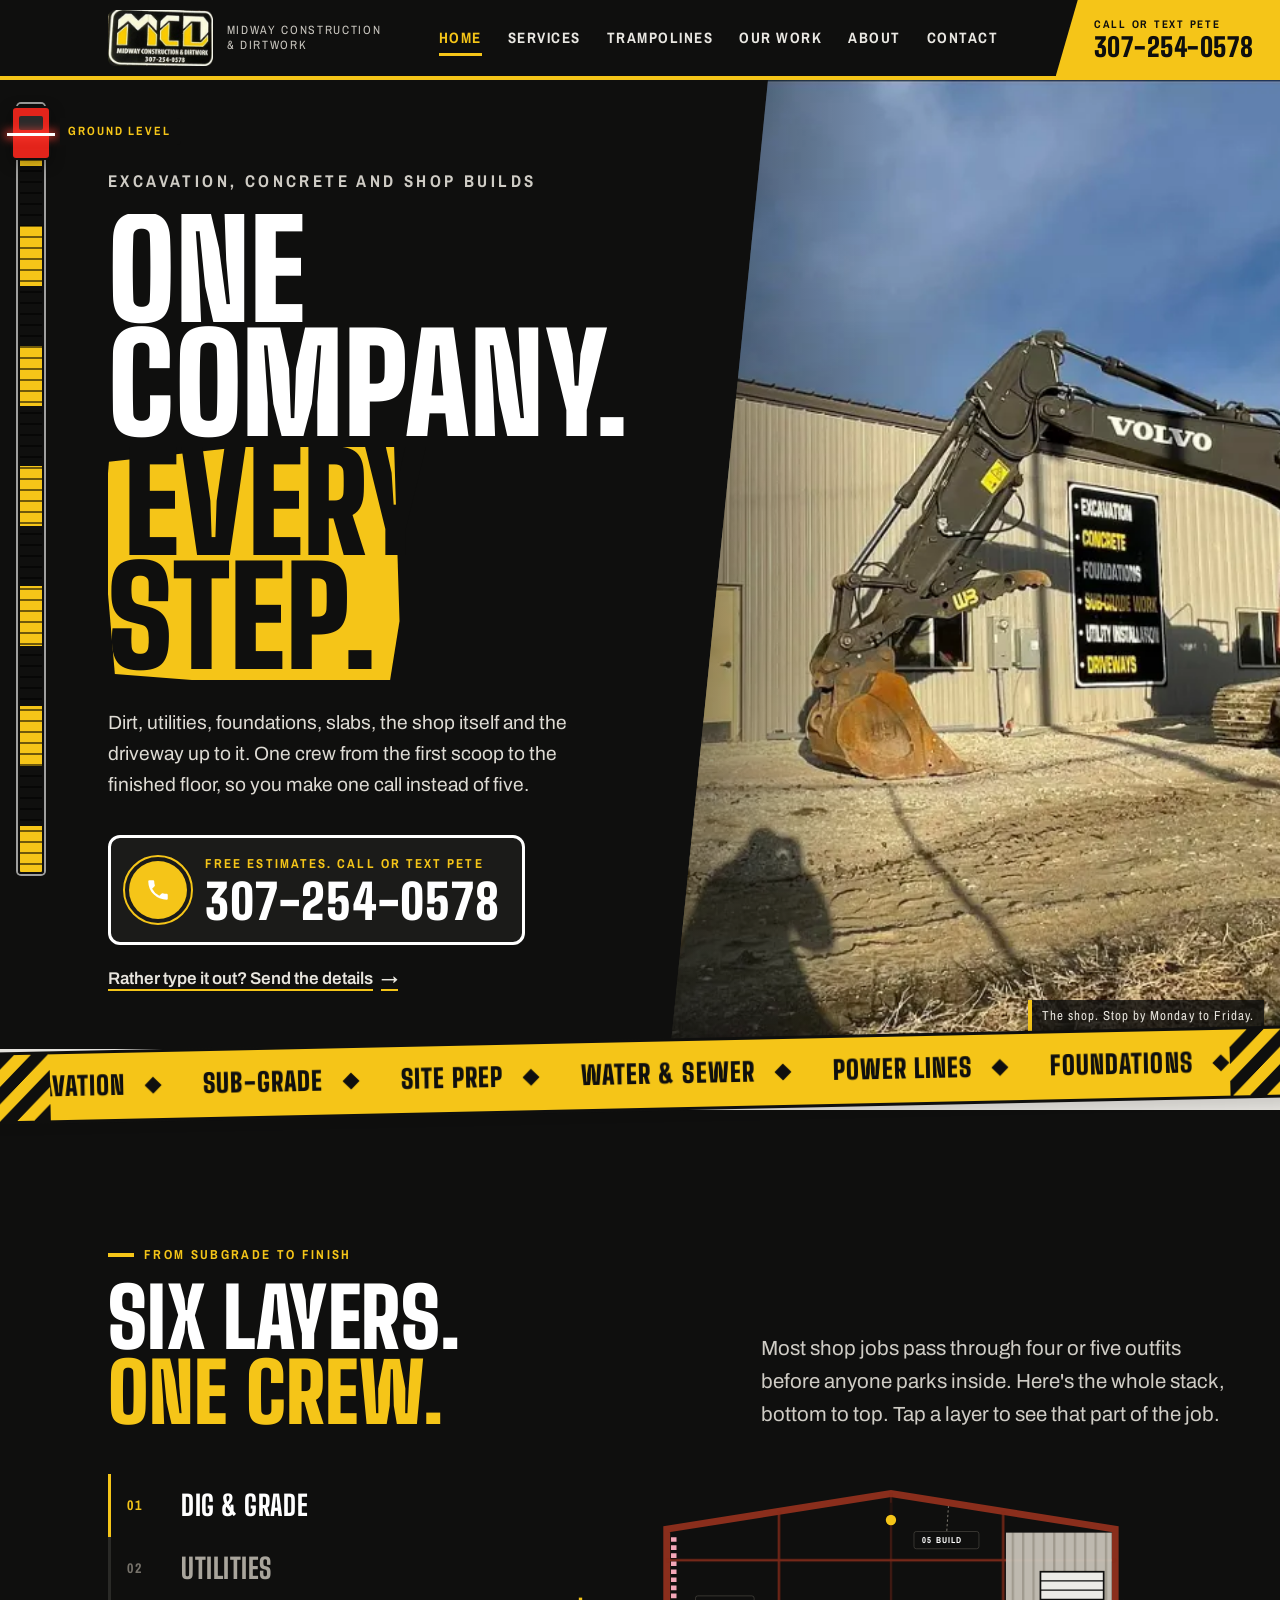
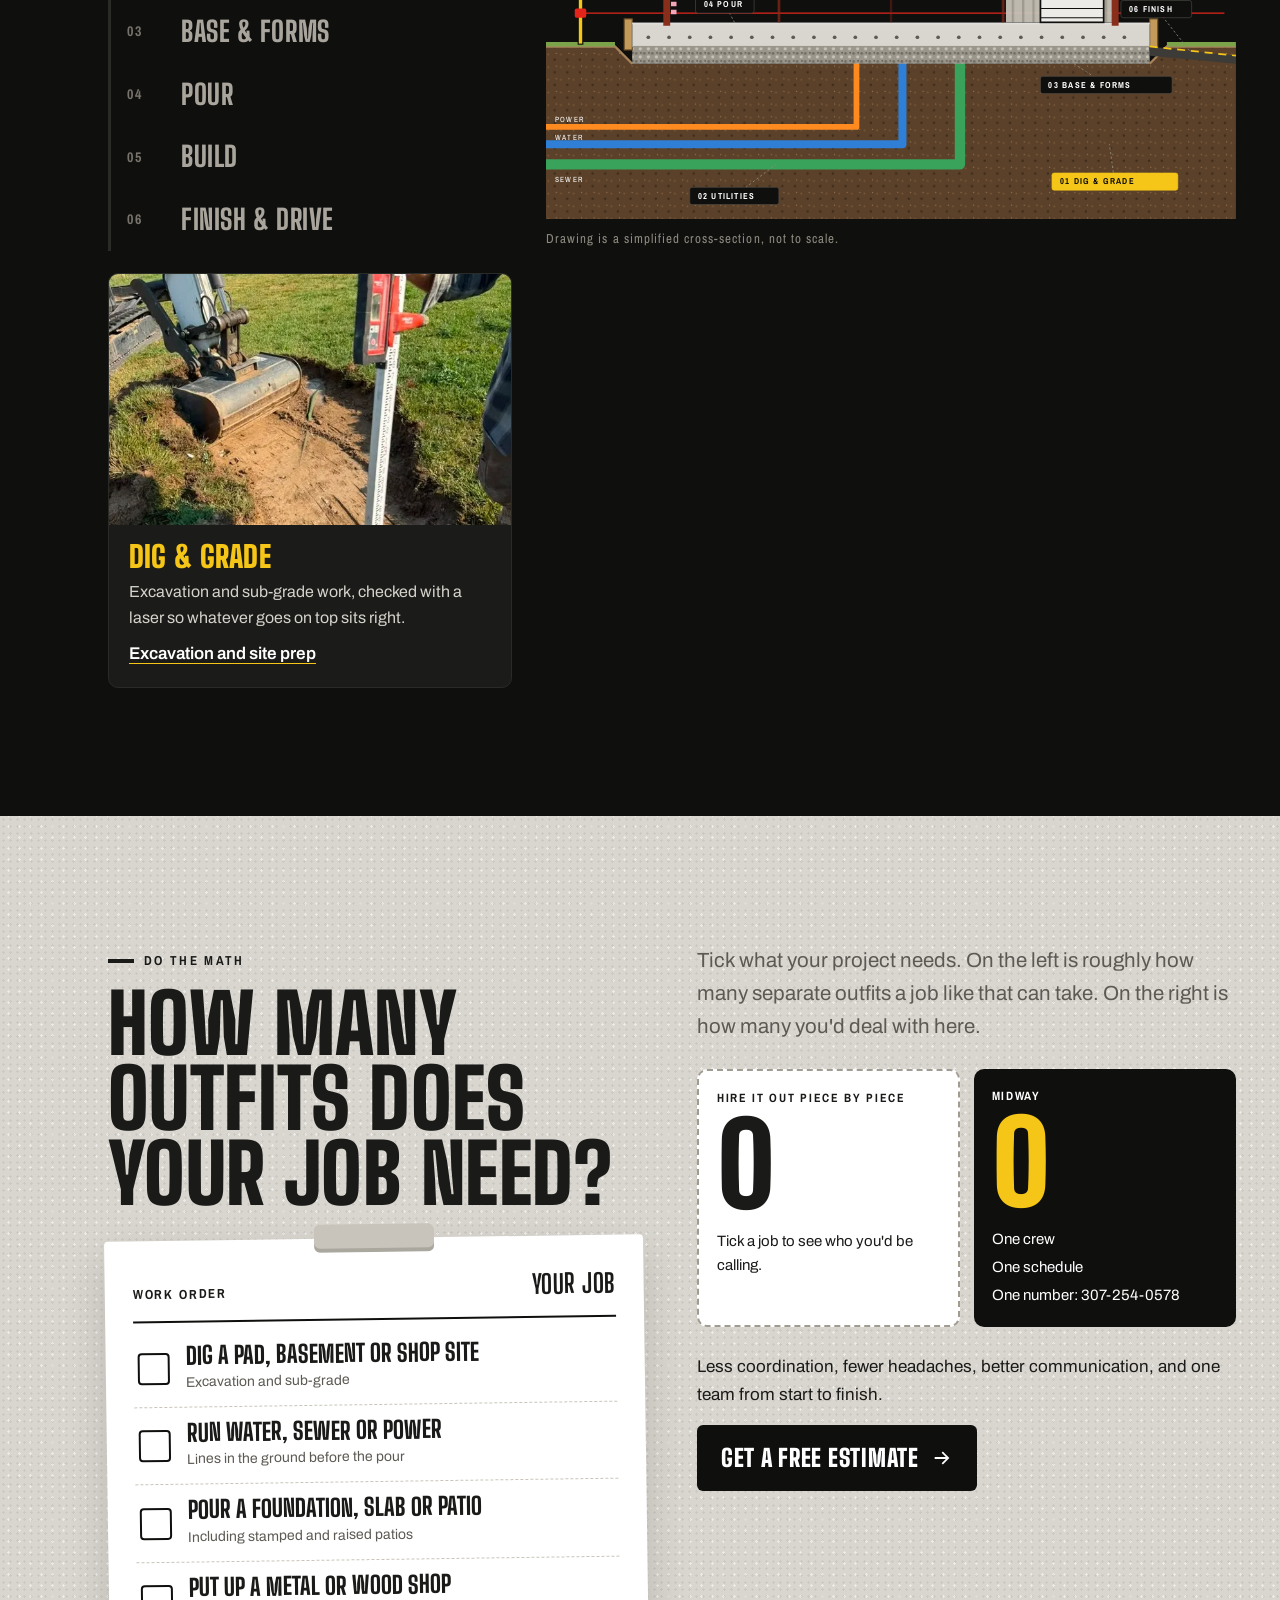
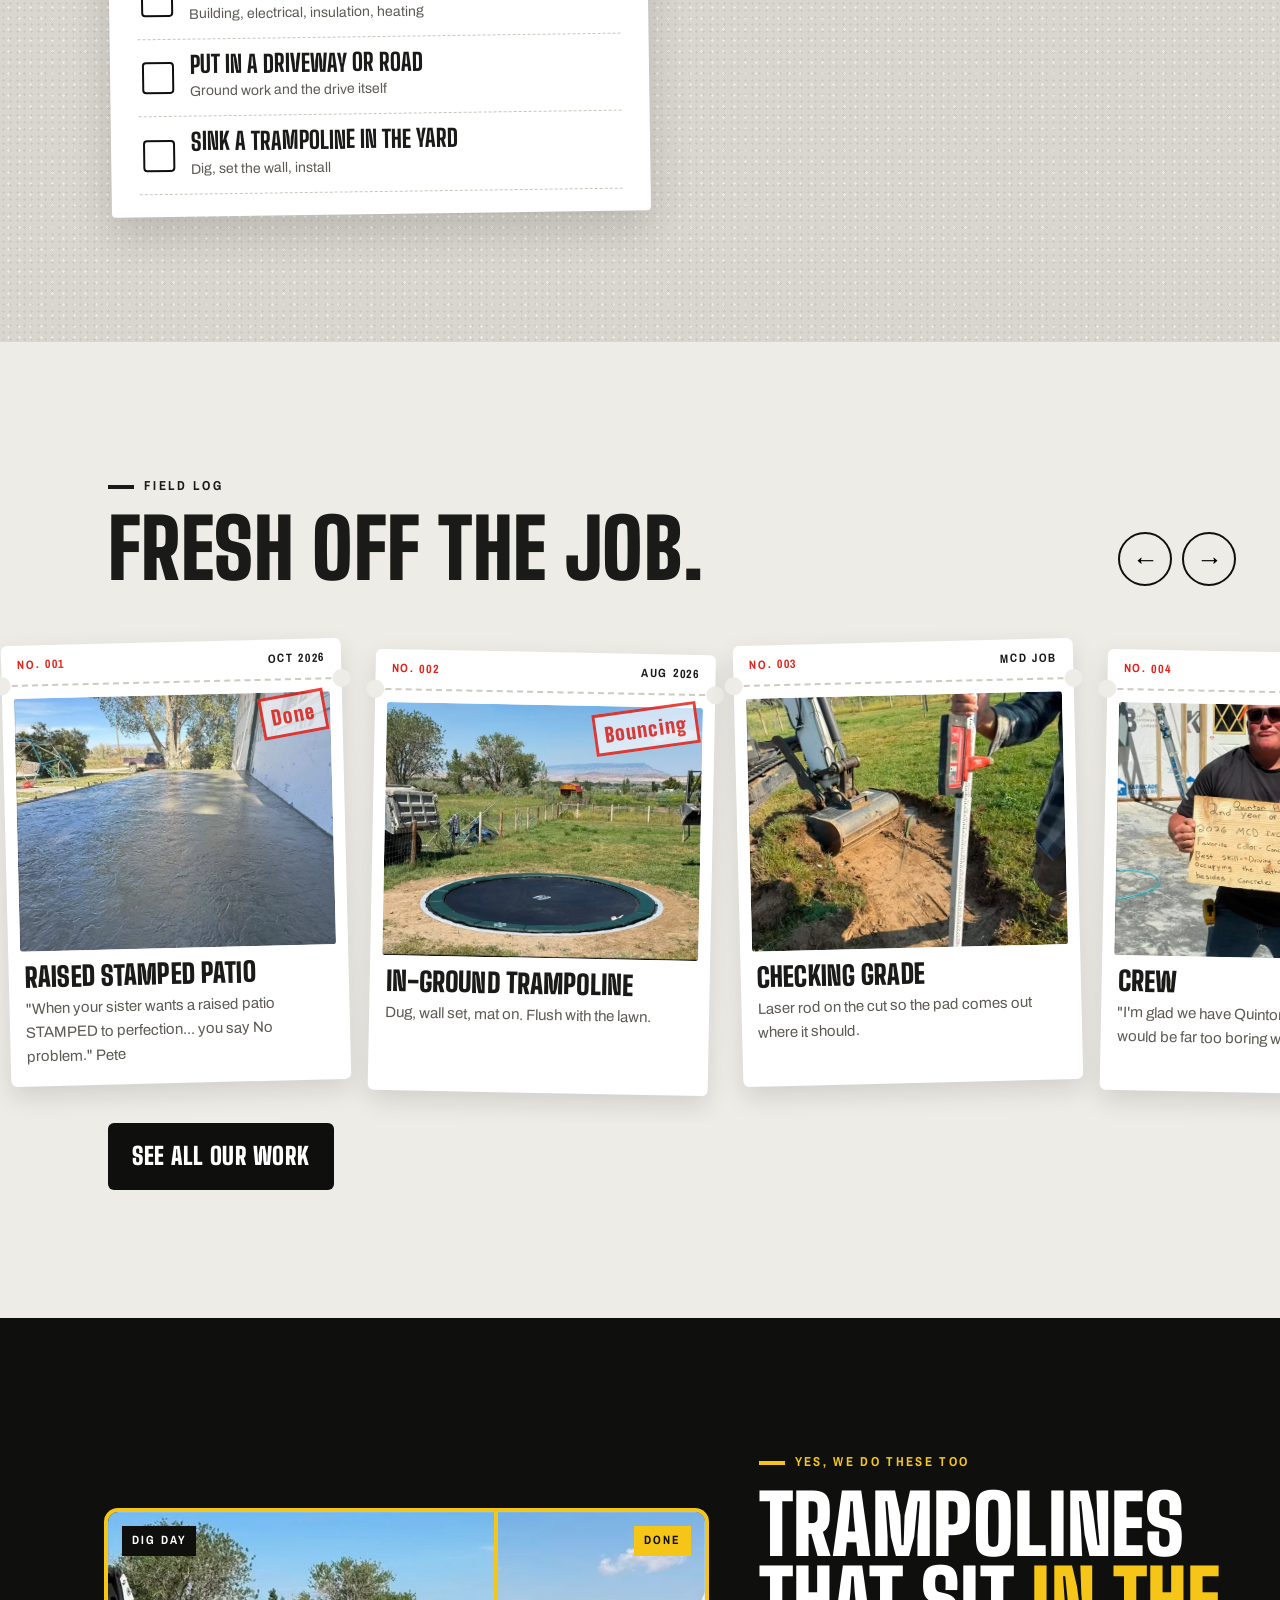
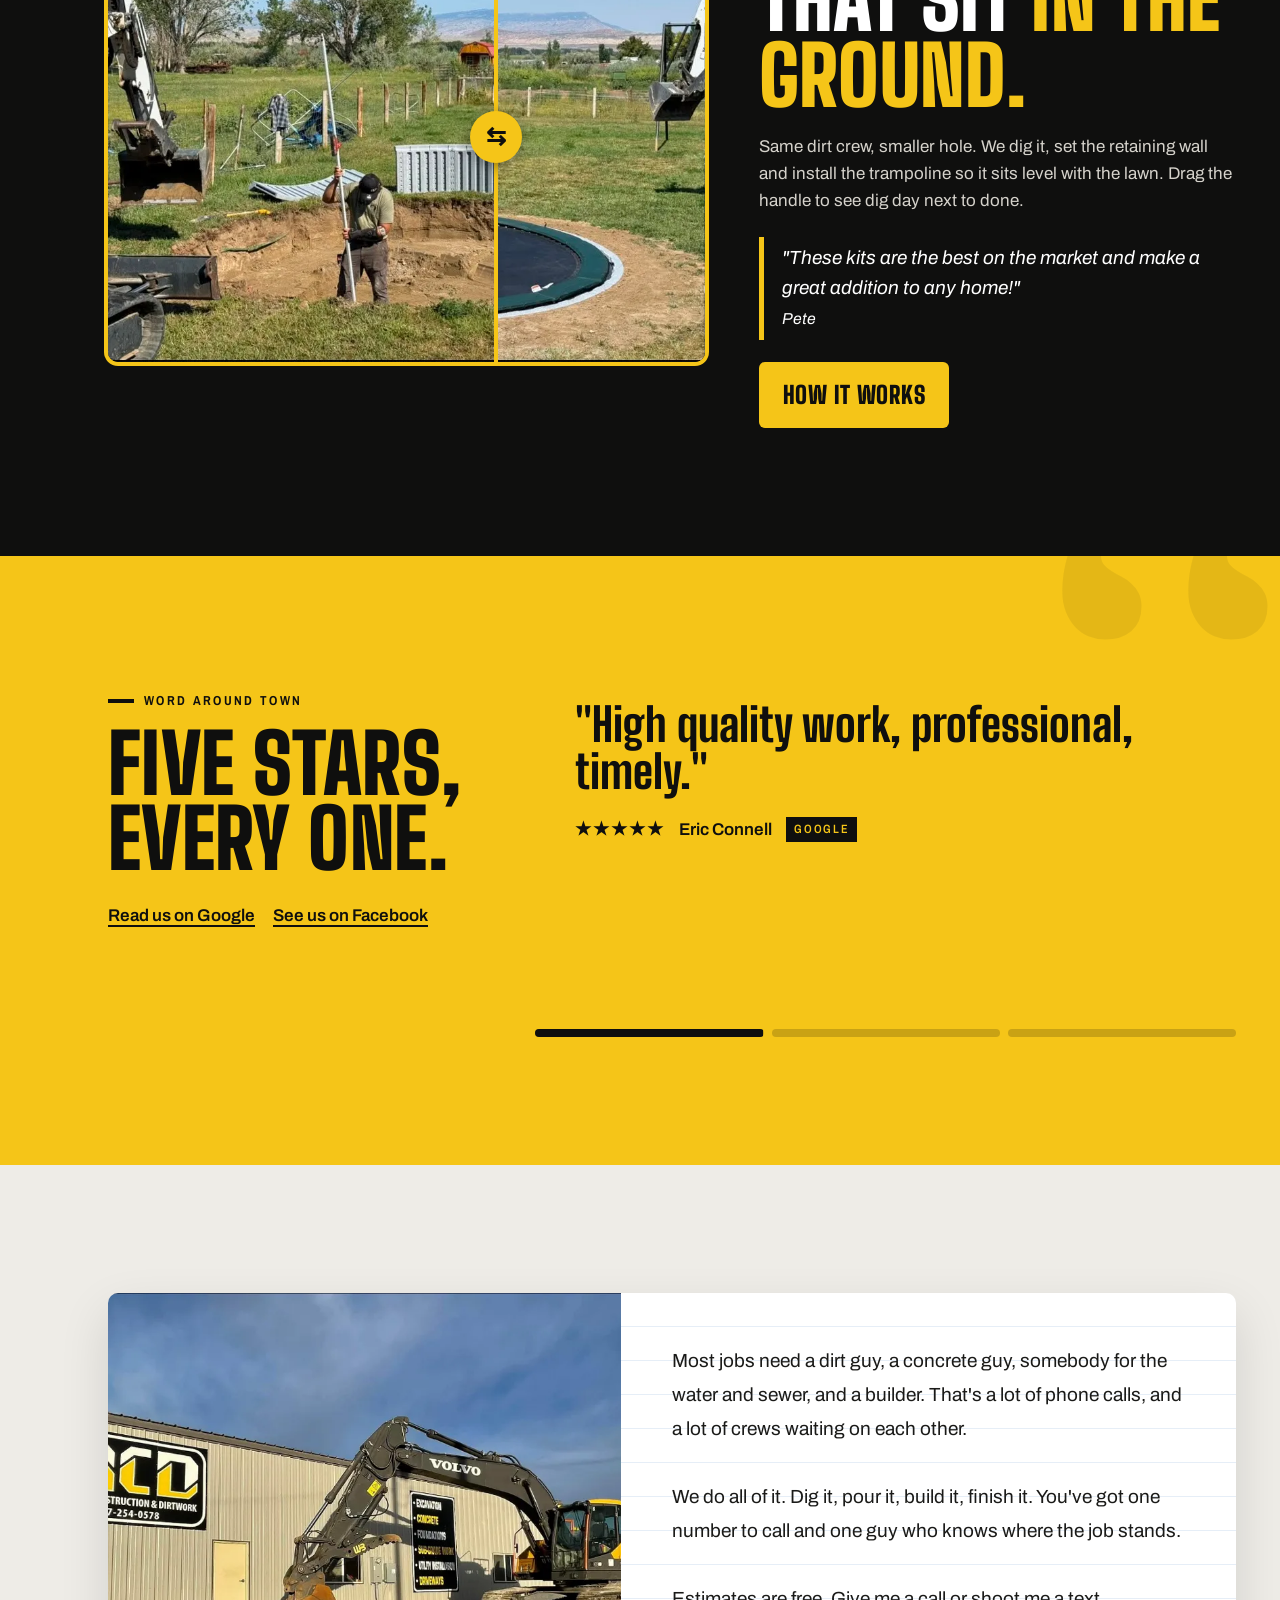
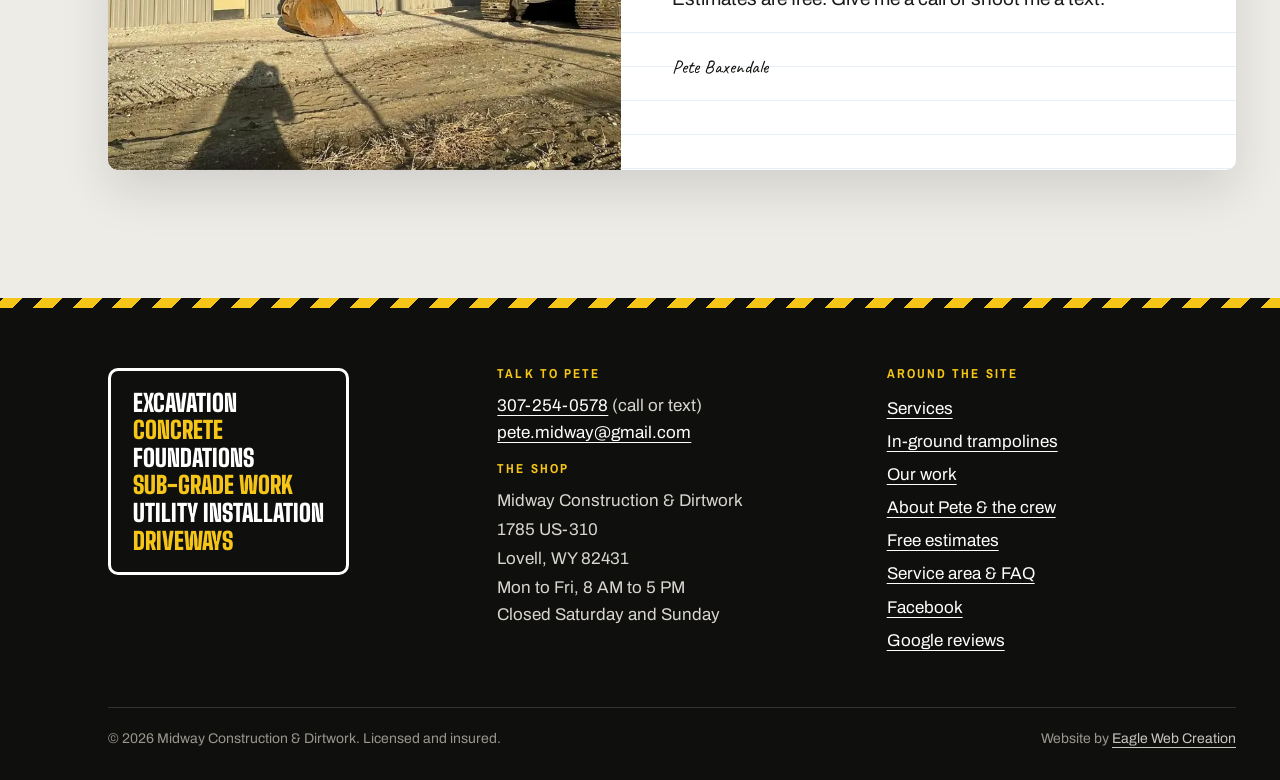
==== index.html @ bd55d6b8 "First version of the Midway Construction & Dirtwork preview site Seven pages (home, services, in-gro" ====
<!doctype html>
<html lang="en">
<head>
<meta charset="utf-8">
<meta name="viewport" content="width=device-width, initial-scale=1">
<title>Midway Construction &amp; Dirtwork | Excavation, Concrete &amp; Shop Builds</title>
<meta name="description" content="Excavation, sub-grade, utilities, foundations, concrete, metal and wood shop builds, driveways and in-ground trampolines. One crew, every step. Free estimates: call or text Pete at 307-254-0578.">
<!-- Preview build: keep out of search until Midway approves and the real domain is live -->
<meta name="robots" content="noindex, nofollow">
<link rel="canonical" href="https://midway.eaglewebcreation.com/">
<meta name="theme-color" content="#0f0f0e">
<meta property="og:type" content="website">
<meta property="og:site_name" content="Midway Construction & Dirtwork">
<meta property="og:title" content="Midway Construction &amp; Dirtwork | Excavation, Concrete &amp; Shop Builds">
<meta property="og:description" content="Excavation, sub-grade, utilities, foundations, concrete, metal and wood shop builds, driveways and in-ground trampolines. One crew, every step. Free estimates: call or text Pete at 307-254-0578.">
<meta property="og:url" content="https://midway.eaglewebcreation.com/">
<meta property="og:image" content="https://midway.eaglewebcreation.com/images/og-image.jpg">
<meta name="twitter:card" content="summary_large_image">
<link rel="icon" href="/favicon.ico" sizes="any">
<link rel="icon" type="image/png" href="/images/icon-512.png">
<link rel="apple-touch-icon" href="/images/apple-touch-icon.png">
<link rel="preconnect" href="https://fonts.googleapis.com">
<link rel="preconnect" href="https://fonts.gstatic.com" crossorigin>
<link href="https://fonts.googleapis.com/css2?family=Archivo+Narrow:wght@500;600;700&family=Archivo:wght@400;500;600;700&family=Big+Shoulders+Display:wght@700;800;900&family=Caveat:wght@600&display=swap" rel="stylesheet">
<link rel="stylesheet" href="/styles.css?v=1">
<script type="application/ld+json">{"@context": "https://schema.org", "@type": "GeneralContractor", "@id": "https://midway.eaglewebcreation.com/#business", "name": "Midway Construction & Dirtwork", "alternateName": ["MCD", "Midway Construction and Dirt Work"], "url": "https://midway.eaglewebcreation.com/", "logo": "https://midway.eaglewebcreation.com/images/icon-512.png", "image": ["https://midway.eaglewebcreation.com/images/og-image.jpg", "https://midway.eaglewebcreation.com/images/work/shop-volvo.jpg"], "telephone": "+1-307-254-0578", "email": "pete.midway@gmail.com", "priceRange": "Free estimates", "address": {"@type": "PostalAddress", "streetAddress": "1785 US-310", "addressLocality": "Lovell", "addressRegion": "WY", "postalCode": "82431", "addressCountry": "US"}, "openingHoursSpecification": [{"@type": "OpeningHoursSpecification", "dayOfWeek": ["Monday", "Tuesday", "Wednesday", "Thursday", "Friday"], "opens": "08:00", "closes": "17:00"}], "areaServed": [{"@type": "City", "name": "Lovell, WY"}, {"@type": "City", "name": "Cowley, WY"}, {"@type": "City", "name": "Byron, WY"}, {"@type": "City", "name": "Deaver, WY"}, {"@type": "Place", "name": "Big Horn Basin, Wyoming"}], "sameAs": ["https://www.facebook.com/midwayconstructionanddirtwork", "https://www.google.com/maps?cid=5255643676663989121"], "slogan": "One company. Every step.", "hasOfferCatalog": {"@type": "OfferCatalog", "name": "Services", "itemListElement": [{"@type": "Offer", "itemOffered": {"@type": "Service", "name": "Excavation, sub-grade and site prep", "url": "https://midway.eaglewebcreation.com/services#excavation"}}, {"@type": "Offer", "itemOffered": {"@type": "Service", "name": "Utility installation", "url": "https://midway.eaglewebcreation.com/services#utilities"}}, {"@type": "Offer", "itemOffered": {"@type": "Service", "name": "Foundations and concrete", "url": "https://midway.eaglewebcreation.com/services#concrete"}}, {"@type": "Offer", "itemOffered": {"@type": "Service", "name": "Metal and wood shop construction", "url": "https://midway.eaglewebcreation.com/services#shops"}}, {"@type": "Offer", "itemOffered": {"@type": "Service", "name": "Roads and driveways", "url": "https://midway.eaglewebcreation.com/services#roads-driveways"}}, {"@type": "Offer", "itemOffered": {"@type": "Service", "name": "Finish work", "url": "https://midway.eaglewebcreation.com/services#finish-work"}}, {"@type": "Offer", "itemOffered": {"@type": "Service", "name": "In-ground trampoline installation", "url": "https://midway.eaglewebcreation.com/services#trampolines"}}]}}</script>
</head><body class="has-rod">
<a class="skip" href="#main">Skip to content</a>
<div class="hazard-progress" aria-hidden="true"></div>
<div class="rod" aria-hidden="true"><div class="receiver"></div><div class="reading">Ground level</div></div>
<header class="site-header">
  <div class="wrap bar">
    <a class="brand" href="/" aria-label="Midway Construction & Dirtwork home">
      <picture><source srcset="/images/logo-sign.webp" type="image/webp"><img src="/images/logo-sign.png" width="508" height="272" alt="MCD, Midway Construction and Dirtwork"></picture>
      <span class="brand-txt">Midway Construction<br>&amp; Dirtwork</span>
    </a>
    <nav class="nav" id="site-nav" aria-label="Main">
      <ul><li><a href="/" aria-current="page">Home</a></li><li><a href="/services">Services</a></li><li><a href="/in-ground-trampolines">Trampolines</a></li><li><a href="/work">Our Work</a></li><li><a href="/about">About</a></li><li><a href="/contact">Contact</a></li></ul>
      <a class="nav-call" href="tel:+13072540578">Call Pete 307-254-0578</a>
    </nav>
    <button class="menu-btn" aria-expanded="false" aria-controls="site-nav"><span class="bars" aria-hidden="true"><span></span><span></span><span></span></span>Menu</button>
    <a class="call-tag" href="tel:+13072540578"><small>Call or text Pete</small><strong>307-254-0578</strong></a>
  </div>
</header><main id="main">
<section class="hero" data-stage="Ground level">
  <div class="hero-grid">
    <div class="hero-copy">
      <h1><span class="kicker">Excavation, concrete and shop builds</span><span class="line"><span>One company.</span></span><span class="line"><span><span class="brush">Every step.</span></span></span></h1>
      <p class="hero-lead">Dirt, utilities, foundations, slabs, the shop itself and the driveway up to it. One crew from the first scoop to the finished floor, so you make one call instead of five.</p>
      <a class="sign-cta" href="tel:+13072540578"><span class="ring"><svg viewBox="0 0 24 24" aria-hidden="true" width="26" height="26"><path fill="currentColor" d="M6.6 10.8a15.1 15.1 0 0 0 6.6 6.6l2.2-2.2a1 1 0 0 1 1-.25 11.4 11.4 0 0 0 3.6.57 1 1 0 0 1 1 1V20a1 1 0 0 1-1 1A17 17 0 0 1 3 4a1 1 0 0 1 1-1h3.5a1 1 0 0 1 1 1c0 1.25.2 2.45.57 3.57a1 1 0 0 1-.25 1z"/></svg></span><small>Free estimates. Call or text Pete</small><strong>307-254-0578</strong></a>
      <br><a class="text-link" href="/contact#estimate">Rather type it out? Send the details <span aria-hidden="true">&rarr;</span></a>
    </div>
    <div class="hero-photo"><picture><source srcset="/images/work/shop-volvo.webp" type="image/webp"><img src="/images/work/shop-volvo.jpg" width="992" height="706" alt="Volvo excavator parked in front of the Midway shop and its MCD sign" fetchpriority="high"></picture><span class="cap">The shop. Stop by Monday to Friday.</span></div>
  </div>
</section>
<div class="tape" aria-hidden="true"><div class="tape-track"><span>Excavation</span><span>Sub-grade</span><span>Site prep</span><span>Water &amp; sewer</span><span>Power lines</span><span>Foundations</span><span>Shop slabs</span><span>Stamped concrete</span><span>Metal shops</span><span>Wood shops</span><span>Driveways</span><span>Roads</span><span>Finish work</span><span>In-ground trampolines</span><span>Excavation</span><span>Sub-grade</span><span>Site prep</span><span>Water &amp; sewer</span><span>Power lines</span><span>Foundations</span><span>Shop slabs</span><span>Stamped concrete</span><span>Metal shops</span><span>Wood shops</span><span>Driveways</span><span>Roads</span><span>Finish work</span><span>In-ground trampolines</span></div></div>
<section class="section xsec" id="every-step" data-stage="Every step" aria-labelledby="xs-h">
  <div class="wrap">
    <div class="xsec-head reveal">
      <div><span class="label y">From subgrade to finish</span><h2 id="xs-h" style="margin-top:14px">Six layers.<br><span class="y">One crew.</span></h2></div>
      <p class="lead">Most shop jobs pass through four or five outfits before anyone parks inside. Here's the whole stack, bottom to top. Tap a layer to see that part of the job.</p>
    </div>
    <div class="xsec-body">
      <div>
        <ul class="steps" role="tablist" aria-label="Steps of a job"><li><button role="tab" id="st-0" aria-controls="xs-panel" aria-selected="true" tabindex="0" data-img="/images/work/laser-grade.jpg" data-alt="Mini excavator cutting a pad while a crew member checks grade with a laser rod" data-title="Dig & grade" data-text="Excavation and sub-grade work, checked with a laser so whatever goes on top sits right." data-href="/services#excavation" data-link="Excavation and site prep"><span class="n">01</span>Dig &amp; grade<span class="timer" aria-hidden="true"></span></button></li><li><button role="tab" id="st-1" aria-controls="xs-panel" aria-selected="false" tabindex="-1" data-img="/images/work/slab-pour.jpg" data-alt="Fresh shop slab with a utility trench and line run along the edge" data-title="Utilities" data-text="Water, sewer and power lines go in the ground before anything gets poured over them." data-href="/services#utilities" data-link="Utility installation"><span class="n">02</span>Utilities<span class="timer" aria-hidden="true"></span></button></li><li><button role="tab" id="st-2" aria-controls="xs-panel" aria-selected="false" tabindex="-1" data-img="/images/work/rebar-grid.jpg" data-alt="Forms set and a full rebar grid tied on a large shop pad" data-title="Base & forms" data-text="Forms set and rebar tied so the slab has something solid to sit on." data-href="/services#concrete" data-link="Foundations and concrete"><span class="n">03</span>Base &amp; forms<span class="timer" aria-hidden="true"></span></button></li><li><button role="tab" id="st-3" aria-controls="xs-panel" aria-selected="false" tabindex="-1" data-img="/images/work/pump-pour.jpg" data-alt="Concrete pump placing a large slab while the crew screeds it" data-title="Pour" data-text="Foundations, shop slabs and flatwork, poured and power-troweled. Stamped and decorative work too." data-href="/services#concrete" data-link="Foundations and concrete"><span class="n">04</span>Pour<span class="timer" aria-hidden="true"></span></button></li><li><button role="tab" id="st-4" aria-controls="xs-panel" aria-selected="false" tabindex="-1" data-img="/images/work/steel-frame.jpg" data-alt="Steel shop frame standing on a finished slab" data-title="Build" data-text="Metal or wood shops, framed and closed in by the same outfit that poured the floor." data-href="/services#shops" data-link="Shop and building construction"><span class="n">05</span>Build<span class="timer" aria-hidden="true"></span></button></li><li><button role="tab" id="st-5" aria-controls="xs-panel" aria-selected="false" tabindex="-1" data-img="/images/work/shop-interior.jpg" data-alt="Finished steel shop interior with a smooth concrete floor and open bay doors" data-title="Finish & drive" data-text="Electrical, insulation, heating, finish work, and the driveway that gets you to the door." data-href="/services#finish-work" data-link="Finish work and driveways"><span class="n">06</span>Finish &amp; drive<span class="timer" aria-hidden="true"></span></button></li></ul>
        <div class="panel" id="xs-panel" role="tabpanel" aria-live="polite">
          <figure><img src="/images/work/laser-grade.webp" alt="Mini excavator cutting a pad while a crew member checks grade with a laser rod" width="662" height="775" loading="lazy"></figure>
          <div class="p-body"><h3>Dig &amp; grade</h3><p>Excavation and sub-grade work, checked with a laser so whatever goes on top sits right.</p><a href="/services#excavation">Excavation and site prep</a></div>
        </div>
      </div>
      <div class="xsvg-wrap"><svg class="xsvg" viewBox="0 0 1200 600" role="img" aria-labelledby="xs-t xs-d">
  <title id="xs-t">Cross-section of a shop job, from dirt to driveway</title>
  <desc id="xs-d">Six layers stacked from the bottom up: excavated ground, utility lines, gravel base and forms, concrete slab, steel shop frame, then finish work and the driveway. Midway Construction and Dirtwork does every layer.</desc>
  <defs>
    <pattern id="soil" width="22" height="22" patternUnits="userSpaceOnUse"><rect width="22" height="22" fill="#5b4129"/><circle cx="4" cy="6" r="1.6" fill="#7a5a38"/><circle cx="15" cy="15" r="2.2" fill="#3f2c1b"/><circle cx="18" cy="4" r="1" fill="#a8835a"/></pattern>
    <pattern id="gravel" width="14" height="14" patternUnits="userSpaceOnUse"><rect width="14" height="14" fill="#9b968c"/><circle cx="3" cy="4" r="2.4" fill="#6f6a62"/><circle cx="10" cy="10" r="2.8" fill="#c9c4ba"/><circle cx="11" cy="3" r="1.4" fill="#57534c"/></pattern>
    <pattern id="siding" width="18" height="10" patternUnits="userSpaceOnUse"><rect width="18" height="10" fill="#c8c3b8"/><rect width="4" height="10" fill="#a8a296"/></pattern>
  </defs>
  <g class="lyr rise d1" data-step="0">
    <path d="M0 300 L120 300 L150 330 L1050 330 L1080 300 L1200 300 L1200 600 L0 600Z" fill="url(#soil)"/>
    <path d="M0 300 L120 300 L150 330" fill="none" stroke="#a8835a" stroke-width="4"/>
    <path d="M1050 330 L1080 300 L1200 300" fill="none" stroke="#a8835a" stroke-width="4"/>
    <path d="M0 296 L120 296" stroke="#7aa34a" stroke-width="8"/>
    <path d="M1080 296 L1200 296" stroke="#7aa34a" stroke-width="8" opacity=".0"/>
    <g transform="translate(60 214)"><rect x="-4" y="0" width="8" height="82" fill="#f5c518" stroke="#0f0f0e" stroke-width="2"/><rect x="-10" y="20" width="20" height="16" rx="3" fill="#e3241b"/></g>
    <line class="build-line" x1="64" y1="242" x2="1180" y2="242" stroke="#e3241b" stroke-width="2.5" stroke-dasharray="10 8"/>
    <g class="tag"><line x1="989" y1="535" x2="980" y2="470"/><rect x="880" y="520" width="219" height="30" rx="4"/><text x="894" y="540">01 DIG &amp; GRADE</text></g>
  </g>
  <g class="lyr rise d2" data-step="1">
    <path d="M0 440 L540 440 L540 316" fill="none" stroke="#ff8a1f" stroke-width="10" stroke-linejoin="round"/>
    <path d="M0 470 L620 470 L620 316" fill="none" stroke="#2f7fd6" stroke-width="14" stroke-linejoin="round"/>
    <path d="M0 505 L720 505 L720 316" fill="none" stroke="#3aa35b" stroke-width="18" stroke-linejoin="round"/>
    <text x="16" y="432" font-family="Archivo Narrow, sans-serif" font-size="13" fill="#fff" letter-spacing="2">POWER</text>
    <text x="16" y="462" font-family="Archivo Narrow, sans-serif" font-size="13" fill="#fff" letter-spacing="2">WATER</text>
    <text x="16" y="535" font-family="Archivo Narrow, sans-serif" font-size="13" fill="#fff" letter-spacing="2">SEWER</text>
    <g class="tag"><line x1="328" y1="560" x2="400" y2="505"/><rect x="250" y="545" width="155" height="30" rx="4"/><text x="264" y="565">02 UTILITIES</text></g>
  </g>
  <g class="lyr rise d3" data-step="2">
    <rect x="150" y="300" width="900" height="30" fill="url(#gravel)"/>
    <rect x="136" y="252" width="14" height="54" fill="#c49a5a" stroke="#6b4e25" stroke-width="2"/>
    <rect x="1050" y="252" width="14" height="54" fill="#c49a5a" stroke="#6b4e25" stroke-width="2"/>
    <g class="tag"><line x1="975" y1="367" x2="900" y2="318"/><rect x="860" y="352" width="229" height="30" rx="4"/><text x="874" y="372">03 BASE &amp; FORMS</text></g>
  </g>
  <g class="lyr rise d4" data-step="3">
    <rect x="150" y="260" width="900" height="40" fill="#d9d6cf" stroke="#9b968c" stroke-width="2"/>
    <g fill="#5d5a54"><circle cx="178" cy="284" r="3.2"/><circle cx="214" cy="284" r="3.2"/><circle cx="250" cy="284" r="3.2"/><circle cx="286" cy="284" r="3.2"/><circle cx="322" cy="284" r="3.2"/><circle cx="358" cy="284" r="3.2"/><circle cx="394" cy="284" r="3.2"/><circle cx="430" cy="284" r="3.2"/><circle cx="466" cy="284" r="3.2"/><circle cx="502" cy="284" r="3.2"/><circle cx="538" cy="284" r="3.2"/><circle cx="574" cy="284" r="3.2"/><circle cx="610" cy="284" r="3.2"/><circle cx="646" cy="284" r="3.2"/><circle cx="682" cy="284" r="3.2"/><circle cx="718" cy="284" r="3.2"/><circle cx="754" cy="284" r="3.2"/><circle cx="790" cy="284" r="3.2"/><circle cx="826" cy="284" r="3.2"/><circle cx="862" cy="284" r="3.2"/><circle cx="898" cy="284" r="3.2"/><circle cx="934" cy="284" r="3.2"/><circle cx="970" cy="284" r="3.2"/><circle cx="1006" cy="284" r="3.2"/></g>
    <path d="M150 260 L1050 260" stroke="#fff" stroke-width="3" opacity=".7"/>
    <g class="tag"><line x1="311" y1="227" x2="330" y2="262"/><rect x="260" y="212" width="102" height="30" rx="4"/><text x="274" y="232">04 POUR</text></g>
  </g>
  <g class="lyr rise d5" data-step="4">
    <g stroke="#8a2e1c" stroke-width="12" stroke-linecap="square" fill="none">
      <path d="M210 258 L210 96 L600 34 L990 96 L990 258"/>
    </g>
    <g stroke="#8a2e1c" stroke-width="4" fill="none" opacity=".85">
      <path d="M210 150 L990 150"/><path d="M405 65 L405 258"/><path d="M795 65 L795 258"/><path d="M600 34 L600 258" opacity=".5"/>
    </g>
    <rect x="800" y="102" width="184" height="156" fill="url(#siding)" opacity=".95"/>
    <g class="tag"><line x1="696" y1="115" x2="700" y2="56"/><rect x="640" y="100" width="113" height="30" rx="4"/><text x="654" y="120">05 BUILD</text></g>
  </g>
  <g class="lyr rise d6" data-step="5">
    <path d="M1050 300 L1200 316 L1200 330 L1050 316Z" fill="#3c3b37"/>
    <path d="M1050 300 L1200 316" stroke="#f5c518" stroke-width="3" stroke-dasharray="14 10"/>
    <rect x="860" y="170" width="110" height="88" fill="#ecebe7" stroke="#0f0f0e" stroke-width="3"/>
    <g stroke="#0f0f0e" stroke-width="2"><line x1="860" y1="186" x2="970" y2="186"/><line x1="860" y1="202" x2="970" y2="202"/><line x1="860" y1="218" x2="970" y2="218"/><line x1="860" y1="234" x2="970" y2="234"/><line x1="860" y1="250" x2="970" y2="250"/></g>
    <path d="M222 110 L222 250" stroke="#f4a7b9" stroke-width="10" stroke-dasharray="8 6"/>
    <circle cx="600" cy="80" r="9" fill="#f5c518"/><path d="M600 50 L600 71" stroke="#0f0f0e" stroke-width="2"/>
    <path d="M1080 296 L1200 296" stroke="#7aa34a" stroke-width="8"/>
    <g class="tag"><line x1="1062" y1="235" x2="1120" y2="308"/><rect x="1000" y="220" width="123" height="30" rx="4"/><text x="1014" y="240">06 FINISH</text></g>
  </g>
</svg><p class="xsec-note">Drawing is a simplified cross-section, not to scale.</p></div>
    </div>
  </div>
</section>
<section class="section counter" data-stage="Your job" aria-labelledby="ct-h">
  <div class="wrap counter-grid">
    <div class="reveal">
      <span class="label">Do the math</span>
      <h2 id="ct-h" style="margin:14px 0 26px">How many outfits does your job need?</h2>
      <div class="work-order">
        <div class="wo-top"><span>Work order</span><b>Your job</b></div>
        <label class="check"><input type="checkbox" name="job" value="excavation" data-trades="Excavation contractor"><span class="box"><svg viewBox="0 0 40 40" aria-hidden="true"><path d="M8 21 L17 30 L33 9"/></svg></span><span><strong>Dig a pad, basement or shop site</strong><small>Excavation and sub-grade</small></span></label><label class="check"><input type="checkbox" name="job" value="utilities" data-trades="Utility contractor"><span class="box"><svg viewBox="0 0 40 40" aria-hidden="true"><path d="M8 21 L17 30 L33 9"/></svg></span><span><strong>Run water, sewer or power</strong><small>Lines in the ground before the pour</small></span></label><label class="check"><input type="checkbox" name="job" value="concrete" data-trades="Concrete contractor"><span class="box"><svg viewBox="0 0 40 40" aria-hidden="true"><path d="M8 21 L17 30 L33 9"/></svg></span><span><strong>Pour a foundation, slab or patio</strong><small>Including stamped and raised patios</small></span></label><label class="check"><input type="checkbox" name="job" value="shop" data-trades="Shop builder|Electrician|Insulation crew|Heating contractor"><span class="box"><svg viewBox="0 0 40 40" aria-hidden="true"><path d="M8 21 L17 30 L33 9"/></svg></span><span><strong>Put up a metal or wood shop</strong><small>Building, electrical, insulation, heating</small></span></label><label class="check"><input type="checkbox" name="job" value="driveway" data-trades="Driveway crew"><span class="box"><svg viewBox="0 0 40 40" aria-hidden="true"><path d="M8 21 L17 30 L33 9"/></svg></span><span><strong>Put in a driveway or road</strong><small>Ground work and the drive itself</small></span></label><label class="check"><input type="checkbox" name="job" value="trampoline" data-trades="Trampoline installer"><span class="box"><svg viewBox="0 0 40 40" aria-hidden="true"><path d="M8 21 L17 30 L33 9"/></svg></span><span><strong>Sink a trampoline in the yard</strong><small>Dig, set the wall, install</small></span></label>
      </div>
    </div>
    <div class="readout reveal" aria-live="polite">
      <p class="lead">Tick what your project needs. On the left is roughly how many separate outfits a job like that can take. On the right is how many you'd deal with here.</p>
      <div class="vs">
        <div class="meter them"><small>Hire it out piece by piece</small><span class="num">0</span><ul><li>Tick a job to see who you'd be calling.</li></ul></div>
        <div class="meter us"><small>Midway</small><span class="num">0</span><ul><li>One crew</li><li>One schedule</li><li>One number: 307-254-0578</li></ul></div>
      </div>
      <p>Less coordination, fewer headaches, better communication, and one team from start to finish.</p>
      <a class="btn send-list" href="/contact#estimate"><span>Get a free estimate</span> <svg viewBox="0 0 24 24" aria-hidden="true"><path fill="currentColor" d="M13 5l7 7-7 7-1.4-1.4 4.6-4.6H4v-2h12.2l-4.6-4.6z"/></svg></a>
    </div>
  </div>
</section>
<section class="section tickets-sec" data-stage="Field log" aria-labelledby="tk-h">
  <div class="wrap tickets-head reveal">
    <div><span class="label">Field log</span><h2 id="tk-h" style="margin-top:14px">Fresh off the job.</h2></div>
    <div class="strip-ctrl"><button class="strip-prev" aria-label="Previous job">&larr;</button><button class="strip-next" aria-label="Next job">&rarr;</button></div>
  </div>
  <div class="strip" tabindex="0" aria-label="Recent jobs, scroll sideways"><article class="ticket">
  <div class="stub"><span class="no">No. 001</span><span>Oct 2026</span></div>
  <span class="stamp" aria-hidden="true">Done</span><figure><picture><source srcset="/images/work/stamped-patio.webp" type="image/webp"><img src="/images/work/stamped-patio.jpg" width="684" height="789" alt="Raised stamped patio" loading="lazy" decoding="async"></picture></figure>
  <div class="t-body"><h3>Raised stamped patio</h3><p>&quot;When your sister wants a raised patio STAMPED to perfection... you say No problem.&quot; Pete</p></div>
</article><article class="ticket">
  <div class="stub"><span class="no">No. 002</span><span>Aug 2026</span></div>
  <span class="stamp" aria-hidden="true">Bouncing</span><figure><picture><source srcset="/images/work/tramp-done.webp" type="image/webp"><img src="/images/work/tramp-done.jpg" width="882" height="664" alt="In-ground trampoline" loading="lazy" decoding="async"></picture></figure>
  <div class="t-body"><h3>In-ground trampoline</h3><p>Dug, wall set, mat on. Flush with the lawn.</p></div>
</article><article class="ticket">
  <div class="stub"><span class="no">No. 003</span><span>MCD job</span></div>
  <figure><picture><source srcset="/images/work/laser-grade.webp" type="image/webp"><img src="/images/work/laser-grade.jpg" width="662" height="775" alt="Checking grade" loading="lazy" decoding="async"></picture></figure>
  <div class="t-body"><h3>Checking grade</h3><p>Laser rod on the cut so the pad comes out where it should.</p></div>
</article><article class="ticket">
  <div class="stub"><span class="no">No. 004</span><span>Aug 2026</span></div>
  <figure><picture><source srcset="/images/work/crew-quinton.webp" type="image/webp"><img src="/images/work/crew-quinton.jpg" width="684" height="789" alt="Crew" loading="lazy" decoding="async"></picture></figure>
  <div class="t-body"><h3>Crew</h3><p>&quot;I&#x27;m glad we have Quinton on the crew! Life would be far too boring without him.&quot; Pete</p></div>
</article><article class="ticket">
  <div class="stub"><span class="no">No. 005</span><span>Jan 2026</span></div>
  <span class="stamp" aria-hidden="true">Poured</span><figure><picture><source srcset="/images/work/slab-pour.webp" type="image/webp"><img src="/images/work/slab-pour.jpg" width="992" height="706" alt="Shop slab" loading="lazy" decoding="async"></picture></figure>
  <div class="t-body"><h3>Shop slab</h3><p>Slab poured, forms still on, line run along the edge.</p></div>
</article><article class="ticket">
  <div class="stub"><span class="no">No. 006</span><span>Jan 2026</span></div>
  <figure><picture><source srcset="/images/work/rebar-grid.webp" type="image/webp"><img src="/images/work/rebar-grid.jpg" width="992" height="706" alt="Rebar grid" loading="lazy" decoding="async"></picture></figure>
  <div class="t-body"><h3>Rebar grid</h3><p>Full grid tied on a big pad before the pour.</p></div>
</article><article class="ticket">
  <div class="stub"><span class="no">No. 007</span><span>Sep 2025</span></div>
  <figure><picture><source srcset="/images/work/steel-frame.webp" type="image/webp"><img src="/images/work/steel-frame.jpg" width="992" height="706" alt="Steel shop frame" loading="lazy" decoding="async"></picture></figure>
  <div class="t-body"><h3>Steel shop frame</h3><p>Frame up and ready for walls and roof.</p></div>
</article><article class="ticket">
  <div class="stub"><span class="no">No. 008</span><span>Sep 2025</span></div>
  <span class="stamp" aria-hidden="true">Smooth</span><figure><picture><source srcset="/images/work/power-trowel.webp" type="image/webp"><img src="/images/work/power-trowel.jpg" width="684" height="789" alt="Power-troweled floor" loading="lazy" decoding="async"></picture></figure>
  <div class="t-body"><h3>Power-troweled floor</h3><p>Ride-on and walk-behind trowels on a big shop floor.</p></div>
</article><article class="ticket">
  <div class="stub"><span class="no">No. 009</span><span>Sep 2025</span></div>
  <figure><picture><source srcset="/images/work/pump-pour.webp" type="image/webp"><img src="/images/work/pump-pour.jpg" width="992" height="706" alt="Pump pour" loading="lazy" decoding="async"></picture></figure>
  <div class="t-body"><h3>Pump pour</h3><p>Pump truck placing concrete while the crew screeds.</p></div>
</article><article class="ticket">
  <div class="stub"><span class="no">No. 010</span><span>Aug 2025</span></div>
  <span class="stamp" aria-hidden="true">Out</span><figure><picture><source srcset="/images/work/hoops.webp" type="image/webp"><img src="/images/work/hoops.jpg" width="684" height="789" alt="Hoop removal" loading="lazy" decoding="async"></picture></figure>
  <div class="t-body"><h3>Hoop removal</h3><p>Pulling old basketball hoops at an elementary school.</p></div>
</article></div>
  <div class="wrap"><a class="btn" href="/work">See all our work</a></div>
</section>
<section class="section ba-sec" data-stage="Trampolines" aria-labelledby="ba-h">
  <div class="wrap ba-grid">
    <div class="ba reveal">
      <picture><source srcset="/images/work/tramp-dig.webp" type="image/webp"><img src="/images/work/tramp-dig.jpg" width="882" height="664" alt="The trampoline hole being dug and leveled in a back yard" loading="lazy" decoding="async"></picture>
      <div class="after-wrap"><picture><source srcset="/images/work/tramp-done.webp" type="image/webp"><img src="/images/work/tramp-done.jpg" width="882" height="664" alt="The finished in-ground trampoline sitting flush with the lawn" loading="lazy" decoding="async"></picture></div>
      <div class="handle" aria-hidden="true"></div>
      <span class="tagx l">Dig day</span><span class="tagx r">Done</span>
      <input type="range" min="0" max="100" value="50" aria-label="Drag to compare dig day with the finished trampoline">
    </div>
    <div class="ba-copy reveal">
      <span class="label y">Yes, we do these too</span>
      <h2 id="ba-h" style="margin:14px 0 20px">Trampolines that sit <span class="y">in the ground.</span></h2>
      <p>Same dirt crew, smaller hole. We dig it, set the retaining wall and install the trampoline so it sits level with the lawn. Drag the handle to see dig day next to done.</p>
      <p class="quote-pete">"These kits are the best on the market and make a great addition to any home!"<br><small>Pete</small></p>
      <a class="btn yellow" href="/in-ground-trampolines">How it works</a>
    </div>
  </div>
</section>
<section class="section reviews-sec" data-stage="Reviews" aria-labelledby="rv-h">
  <div class="wrap rev-grid">
    <div class="reveal">
      <span class="label">Word around town</span>
      <h2 id="rv-h" style="margin-top:14px">Five stars, every one.</h2>
      <div class="rev-links"><a href="https://www.google.com/maps?cid=5255643676663989121" rel="noopener">Read us on Google</a><a href="https://www.facebook.com/midwayconstructionanddirtwork" rel="noopener">See us on Facebook</a></div>
    </div>
    <div class="reveal">
      <div class="rev-stage"><figure class="rev on"><blockquote class="">"High quality work, professional, timely."</blockquote><figcaption class="who"><span class="stars" aria-label="5 out of 5 stars">★★★★★</span><span>Eric Connell</span><span class="src">Google</span></figcaption></figure><figure class="rev"><blockquote class="">"The owner stopped and helped us get our truck going, stand up guy."</blockquote><figcaption class="who"><span class="stars" aria-label="5 out of 5 stars">★★★★★</span><span>Mark Bonawitz</span><span class="src">Google</span></figcaption></figure><figure class="rev"><blockquote class="long">"The team did an excellent job making the entire process easy and convenient. They were courteous, responsive, and willing to explain everything whenever I had questions... I would gladly recommend their services to anyone looking for a reliable and professional team."</blockquote><figcaption class="who"><span class="stars" aria-label="5 out of 5 stars">★★★★★</span><span>Anthony Martinez</span><span class="src">Facebook</span></figcaption></figure></div>
      <div class="rev-nav"><button aria-label="Review 1"><span></span></button><button aria-label="Review 2"><span></span></button><button aria-label="Review 3"><span></span></button></div>
    </div>
  </div>
</section>
<section class="section note-sec" data-stage="From Pete" aria-labelledby="pn-h">
  <div class="wrap">
    <div class="note reveal">
      <figure><picture><source srcset="/images/work/shop-volvo.webp" type="image/webp"><img src="/images/work/shop-volvo.jpg" width="992" height="706" alt="The Midway shop with the MCD sign and a Volvo excavator out front" loading="lazy" decoding="async"></picture></figure>
      <div class="n-body">
        <h2 id="pn-h" class="sr-only">A note from Pete</h2>
        <p>Most jobs need a dirt guy, a concrete guy, somebody for the water and sewer, and a builder. That's a lot of phone calls, and a lot of crews waiting on each other.</p>
        <p>We do all of it. Dig it, pour it, build it, finish it. You've got one number to call and one guy who knows where the job stands.</p>
        <p>Estimates are free. Give me a call or shoot me a text.</p>
        <p class="sig">Pete Baxendale</p>
      </div>
    </div>
  </div>
</section>
</main><footer class="site-footer" data-stage="Contact">
  <div class="wrap">
    <div class="f-grid">
      <div>
        <div class="f-sign"><ul>
          <li>Excavation</li><li>Concrete</li><li>Foundations</li><li>Sub-grade work</li><li>Utility installation</li><li>Driveways</li>
        </ul></div>
      </div>
      <div>
        <h4>Talk to Pete</h4>
        <p><a href="tel:+13072540578">307-254-0578</a> (call or text)<br><a href="mailto:pete.midway@gmail.com">pete.midway@gmail.com</a></p>
        <h4>The shop</h4>
        <address>Midway Construction & Dirtwork<br>1785 US-310<br>Lovell, WY 82431</address>
        <p>Mon to Fri, 8 AM to 5 PM<br>Closed Saturday and Sunday</p>
      </div>
      <div>
        <h4>Around the site</h4>
        <ul class="f-links">
          <li><a href="/services">Services</a></li>
          <li><a href="/in-ground-trampolines">In-ground trampolines</a></li>
          <li><a href="/work">Our work</a></li>
          <li><a href="/about">About Pete &amp; the crew</a></li>
          <li><a href="/contact">Free estimates</a></li>
          <li><a href="/faq">Service area &amp; FAQ</a></li>
          <li><a href="https://www.facebook.com/midwayconstructionanddirtwork" rel="noopener">Facebook</a></li>
          <li><a href="https://www.google.com/maps?cid=5255643676663989121" rel="noopener">Google reviews</a></li>
        </ul>
      </div>
    </div>
    <div class="f-bottom">
      <span>&copy; <span class="yr">2026</span> Midway Construction & Dirtwork. Licensed and insured.</span>
      <span>Website by <a href="https://eaglewebcreation.com">Eagle Web Creation</a></span>
    </div>
  </div>
</footer>
<div class="dial">
  <div class="opts" id="dial-opts">
    <a href="tel:+13072540578">Call Pete</a>
    <a href="sms:+13072540578">Text Pete</a>
    <a href="/contact#estimate">Free estimate</a>
  </div>
  <button aria-expanded="false" aria-controls="dial-opts" aria-label="Contact options"><svg viewBox="0 0 24 24" aria-hidden="true" width="26" height="26"><path fill="currentColor" d="M6.6 10.8a15.1 15.1 0 0 0 6.6 6.6l2.2-2.2a1 1 0 0 1 1-.25 11.4 11.4 0 0 0 3.6.57 1 1 0 0 1 1 1V20a1 1 0 0 1-1 1A17 17 0 0 1 3 4a1 1 0 0 1 1-1h3.5a1 1 0 0 1 1 1c0 1.25.2 2.45.57 3.57a1 1 0 0 1-.25 1z"/></svg></button>
</div>
<script src="/site.js?v=1" defer></script>
</body>
</html>
---- styles.css ----
/* Midway Construction & Dirtwork (MCD)
   Layout system: "subgrade to finish". Pages read like a cut through the ground,
   with a survey grade rod that tracks where you are. Colors come from the MCD sign:
   black, sign yellow, white, plus the concrete and dirt they work in. */

:root {
  --ink: #0f0f0e;
  --ink-2: #1b1b19;
  --ink-3: #2a2a27;
  --yellow: #f5c518;
  --yellow-deep: #d6a800;
  --white: #ffffff;
  --concrete: #d9d6cf;
  --concrete-2: #eeece7;
  --concrete-3: #b9b5ac;
  --dirt: #7a5a38;
  --dirt-2: #a8835a;
  --dirt-3: #5b4129;
  --gravel: #77726a;
  --laser: #e3241b;
  --text: #1a1a18;
  --muted: #5d5a54;
  --display: "Big Shoulders Display", "Arial Narrow", Impact, sans-serif;
  --body: "Archivo", "Helvetica Neue", Arial, sans-serif;
  --narrow: "Archivo Narrow", "Arial Narrow", Arial, sans-serif;
  --maxw: 1240px;
  --gutter: clamp(18px, 4vw, 44px);
  --rod-space: 0px;
}
@media (min-width: 1100px) { .has-rod { --rod-space: 64px; } }

*, *::before, *::after { box-sizing: border-box; }
html { scroll-behavior: smooth; -webkit-text-size-adjust: 100%; }
body {
  margin: 0;
  font-family: var(--body);
  font-size: 17px;
  line-height: 1.6;
  color: var(--text);
  background: var(--concrete-2);
  overflow-x: hidden;
}
img { max-width: 100%; display: block; height: auto; }
a { color: inherit; }
button { font: inherit; cursor: pointer; }
:focus-visible { outline: 3px solid var(--yellow); outline-offset: 3px; }
.sr-only { position: absolute; width: 1px; height: 1px; padding: 0; margin: -1px; overflow: hidden; clip: rect(0 0 0 0); white-space: nowrap; border: 0; }
.skip { position: absolute; left: -999px; top: 8px; background: var(--yellow); color: var(--ink); padding: 10px 14px; font-weight: 700; z-index: 100; }
.skip:focus { left: 8px; }

.wrap { width: 100%; max-width: calc(var(--maxw) + var(--rod-space)); margin: 0 auto; padding: 0 var(--gutter) 0 calc(var(--gutter) + var(--rod-space)); }

h1, h2, h3, h4 { font-family: var(--display); font-weight: 900; line-height: .92; letter-spacing: .005em; text-transform: uppercase; margin: 0; }
h2 { font-size: clamp(42px, 6.4vw, 92px); }
h3 { font-size: clamp(28px, 3.2vw, 40px); }
p { margin: 0 0 1em; }
.label {
  font-family: var(--narrow); font-weight: 700; font-size: 13px; letter-spacing: .18em; text-transform: uppercase;
  display: inline-flex; align-items: center; gap: 10px;
}
.label::before { content: ""; width: 26px; height: 4px; background: currentColor; }
.y { color: var(--yellow); }

/* ---------- Header ---------- */
.site-header {
  position: sticky; top: 0; z-index: 50;
  background: var(--ink); color: var(--white);
  border-bottom: 4px solid var(--yellow);
}
.site-header .bar { display: flex; align-items: stretch; justify-content: space-between; min-height: 76px; gap: 18px; }
.brand { display: flex; align-items: center; gap: 14px; text-decoration: none; padding: 8px 0; }
.brand img { height: 56px; width: auto; }
.brand-txt { font-family: var(--narrow); font-size: 12px; letter-spacing: .14em; text-transform: uppercase; line-height: 1.25; color: #c9c6bf; display: none; }
@media (min-width: 1240px) { .brand-txt { display: block; } }
.nav { display: flex; align-items: center; }
.nav ul { list-style: none; margin: 0; padding: 0; display: flex; gap: 2px; }
.nav a {
  display: block; text-decoration: none; font-family: var(--narrow); font-weight: 700; font-size: 15px; letter-spacing: .1em;
  text-transform: uppercase; padding: 10px 12px; position: relative; color: #e9e7e2;
}
.nav a::after { content: ""; position: absolute; left: 12px; right: 12px; bottom: 4px; height: 3px; background: var(--yellow); transform: scaleX(0); transform-origin: left; transition: transform .25s; }
.nav a:hover::after, .nav a[aria-current="page"]::after { transform: scaleX(1); }
.nav a[aria-current="page"] { color: var(--yellow); }
.call-tag {
  display: flex; flex-direction: column; justify-content: center; text-decoration: none;
  background: var(--yellow); color: var(--ink); padding: 8px 26px 8px 38px; margin-right: calc(var(--gutter) * -1);
  clip-path: polygon(22px 0, 100% 0, 100% 100%, 0 100%);
  transition: background .2s;
}
.call-tag:hover { background: var(--white); }
.call-tag small { font-family: var(--narrow); font-weight: 700; font-size: 11px; letter-spacing: .16em; text-transform: uppercase; }
.call-tag strong { font-family: var(--display); font-weight: 900; font-size: 26px; line-height: 1; letter-spacing: .02em; }
.menu-btn { display: none; background: none; border: 0; color: var(--white); padding: 0 6px; align-items: center; gap: 10px; font-family: var(--narrow); font-weight: 700; letter-spacing: .14em; text-transform: uppercase; font-size: 14px; }
.menu-btn .bars { width: 26px; height: 18px; position: relative; }
.menu-btn .bars span { position: absolute; left: 0; right: 0; height: 3px; background: var(--yellow); transition: transform .25s, opacity .2s; }
.menu-btn .bars span:nth-child(1) { top: 0; } .menu-btn .bars span:nth-child(2) { top: 7.5px; } .menu-btn .bars span:nth-child(3) { bottom: 0; }
.menu-open .menu-btn .bars span:nth-child(1) { transform: translateY(7.5px) rotate(45deg); }
.menu-open .menu-btn .bars span:nth-child(2) { opacity: 0; }
.menu-open .menu-btn .bars span:nth-child(3) { transform: translateY(-7.5px) rotate(-45deg); }

@media (max-width: 980px) {
  .call-tag { display: none; }
  .menu-btn { display: flex; }
  .brand img { height: 48px; }
  .nav {
    position: fixed; inset: 80px 0 0 0; background: var(--ink); display: block; padding: 28px var(--gutter);
    transform: translateY(-110%); transition: transform .35s ease; z-index: 49; overflow-y: auto;
    border-top: 4px solid var(--yellow);
  }
  .menu-open .nav { transform: none; }
  .nav ul { flex-direction: column; gap: 0; border: 3px solid var(--white); border-radius: 10px; padding: 14px 18px; }
  .nav li:nth-child(odd) a { color: var(--yellow); }
  .nav a { font-family: var(--display); font-size: 38px; font-weight: 900; padding: 6px 0; letter-spacing: .02em; }
  .nav a::after { display: none; }
  .nav .nav-call { display: block; margin-top: 22px; background: var(--yellow); color: var(--ink); text-align: center; padding: 16px; font-family: var(--display); font-weight: 900; font-size: 30px; text-decoration: none; border-radius: 6px; }
}
@media (min-width: 981px) { .nav .nav-call { display: none; } }

/* ---------- Grade rod (scroll tracker) ---------- */
.rod { display: none; }
@media (min-width: 1100px) {
  .rod {
    display: block; position: fixed; left: 18px; top: 104px; bottom: 26px; width: 26px; z-index: 40;
    background:
      repeating-linear-gradient(to bottom, transparent 0 9px, rgba(0,0,0,.55) 9px 11px),
      repeating-linear-gradient(to bottom, var(--yellow) 0 60px, var(--ink) 60px 120px);
    border: 2px solid var(--ink); border-radius: 3px; box-shadow: 0 0 0 2px rgba(255,255,255,.6);
  }
  .rod .receiver {
    position: absolute; left: -9px; width: 40px; height: 54px; top: 0; background: var(--laser);
    border: 2px solid var(--ink); border-radius: 5px; transition: top .15s linear;
    box-shadow: 0 4px 14px rgba(0,0,0,.35);
  }
  .rod .receiver::before { content: ""; position: absolute; left: 6px; right: 6px; top: 8px; height: 14px; background: #2b2b2b; border-radius: 2px; }
  .rod .receiver::after { content: ""; position: absolute; left: -6px; right: -6px; top: 25px; height: 3px; background: var(--white); box-shadow: 0 0 10px 2px rgba(255,60,50,.9); }
  .rod .reading {
    position: absolute; left: 40px; top: 12px; white-space: nowrap; background: var(--ink); color: var(--yellow);
    font-family: var(--narrow); font-weight: 700; font-size: 12px; letter-spacing: .16em; text-transform: uppercase;
    padding: 4px 10px 4px 8px; border-radius: 0 4px 4px 0; opacity: 0; transform: translateX(-6px); transition: opacity .25s, transform .25s;
  }
  .rod.show-reading .reading { opacity: 1; transform: none; }
}
.hazard-progress { position: fixed; left: 0; top: 0; height: 5px; width: 100%; z-index: 60; transform-origin: left; transform: scaleX(0);
  background: repeating-linear-gradient(-45deg, var(--yellow) 0 10px, var(--ink) 10px 20px); }
@media (min-width: 1100px) { .hazard-progress { display: none; } }

/* ---------- Home hero ---------- */
.hero { background: var(--ink); color: var(--white); position: relative; overflow: hidden; }
.hero-grid { display: grid; grid-template-columns: minmax(0, 1.1fr) minmax(0, 1fr); min-height: min(86vh, 820px); }
.hero-copy { padding: clamp(40px, 7vw, 96px) var(--gutter) 56px calc(var(--gutter) + var(--rod-space)); align-self: center; position: relative; z-index: 2; }
.hero h1 { font-size: clamp(64px, 10.6vw, 168px); line-height: .84; }
.hero h1 .kicker { display: block; font-family: var(--narrow); font-size: clamp(14px, 1.5vw, 17px); font-weight: 700; letter-spacing: .2em; color: #cfccc5; margin-bottom: 22px; line-height: 1.3; }
.hero h1 .line { display: block; overflow: hidden; padding-bottom: .04em; }
.hero h1 .line > span { display: inline-block; transform: translateY(105%); animation: rise .8s cubic-bezier(.2,.8,.2,1) forwards; }
.hero h1 .line:nth-child(3) > span { animation-delay: .14s; }
.brush { position: relative; color: var(--ink); padding: 0 .12em; z-index: 0; }
.brush::before { content: ""; position: absolute; inset: .06em -.04em .02em; background: var(--yellow); z-index: -1;
  clip-path: polygon(2% 12%, 98% 0, 100% 72%, 96% 100%, 4% 92%, 0 40%); transform: scaleX(0); transform-origin: left; animation: swipe .55s .6s cubic-bezier(.6,.1,.2,1) forwards; }
@keyframes rise { to { transform: none; } }
@keyframes swipe { to { transform: none; } }
.hero-lead { max-width: 540px; font-size: clamp(17px, 1.5vw, 20px); color: #dedbd4; margin: 28px 0 34px; }
.sign-cta {
  display: inline-grid; grid-template-columns: auto 1fr; gap: 4px 18px; align-items: center;
  border: 3px solid var(--white); border-radius: 12px; padding: 16px 22px 16px 18px; text-decoration: none; background: var(--ink-2);
  transition: transform .2s, border-color .2s; max-width: 100%;
}
.sign-cta:hover { transform: translateY(-3px); border-color: var(--yellow); }
.sign-cta .ring { grid-row: span 2; width: 58px; height: 58px; border-radius: 50%; background: var(--yellow); display: grid; place-items: center; position: relative; }
.sign-cta .ring::after { content: ""; position: absolute; inset: -6px; border: 2px solid var(--yellow); border-radius: 50%; animation: pulse 2.2s infinite; }
@keyframes pulse { 0% { transform: scale(.9); opacity: .9; } 100% { transform: scale(1.35); opacity: 0; } }
.sign-cta small { font-family: var(--narrow); font-weight: 700; letter-spacing: .16em; text-transform: uppercase; font-size: 13px; color: var(--yellow); }
.sign-cta strong { font-family: var(--display); font-weight: 900; font-size: clamp(34px, 4vw, 48px); line-height: 1; letter-spacing: .02em; }
.text-link { display: inline-flex; align-items: center; gap: 8px; margin-top: 20px; font-weight: 600; color: #e8e5de; text-underline-offset: 5px; text-decoration-thickness: 2px; text-decoration-color: var(--yellow); }
.text-link:hover { color: var(--yellow); }
.hero-photo { position: relative; clip-path: polygon(16% 0, 100% 0, 100% 100%, 0 100%); animation: dig 1.1s .15s cubic-bezier(.7,0,.2,1) both; }
.hero-photo img, .hero-photo picture { width: 100%; height: 100%; object-fit: cover; }
.hero-photo::after { content: ""; position: absolute; inset: 0; background: linear-gradient(90deg, rgba(15,15,14,.5), transparent 35%); }
@keyframes dig { from { clip-path: polygon(16% 100%, 100% 100%, 100% 100%, 0 100%); } }
.hero-photo .cap { position: absolute; right: 16px; bottom: 16px; z-index: 2; background: rgba(15,15,14,.82); color: #e7e4dd; font-family: var(--narrow); font-size: 13px; letter-spacing: .08em; padding: 6px 10px; border-left: 4px solid var(--yellow); }
.slope-line { position: absolute; top: 0; bottom: 0; left: calc(52.4% - 4px); width: 8px; background: var(--yellow); transform: skewX(-8.7deg); transform-origin: top; z-index: 3; pointer-events: none; display: none; }
@media (max-width: 900px) {
  .hero-grid { grid-template-columns: 1fr; min-height: 0; }
  .hero-photo { order: -1; height: 46vh; min-height: 260px; clip-path: polygon(0 0, 100% 0, 100% 86%, 0 100%); }
  @keyframes dig { from { clip-path: polygon(0 0, 100% 0, 100% 0, 0 0); } }
  .hero-copy { padding-top: 18px; }
}

/* hazard tape marquee */
.tape { background: var(--yellow); color: var(--ink); border-top: 3px solid var(--ink); border-bottom: 3px solid var(--ink); overflow: hidden; position: relative; transform: rotate(-1.2deg); margin: -10px -20px 0; z-index: 4; box-shadow: 0 8px 22px rgba(0,0,0,.18); }
.tape::before, .tape::after { content: ""; position: absolute; top: 0; bottom: 0; width: 70px; z-index: 2; background: repeating-linear-gradient(-45deg, var(--ink) 0 12px, var(--yellow) 12px 24px); }
.tape::before { left: 0; } .tape::after { right: 0; }
.tape-track { display: flex; width: max-content; animation: tape 38s linear infinite; padding: 12px 0; }
.tape:hover .tape-track { animation-play-state: paused; }
.tape span { font-family: var(--display); font-weight: 900; font-size: 26px; letter-spacing: .04em; text-transform: uppercase; white-space: nowrap; padding: 0 22px; display: inline-flex; align-items: center; gap: 22px; }
.tape span::after { content: ""; width: 12px; height: 12px; background: var(--ink); transform: rotate(45deg); }
@keyframes tape { to { transform: translateX(-50%); } }

/* ---------- Generic sections ---------- */
.section { padding: clamp(70px, 10vw, 140px) 0; position: relative; }
.section.tight { padding: clamp(50px, 7vw, 90px) 0; }
.lead { font-size: clamp(18px, 1.6vw, 21px); color: var(--muted); max-width: 640px; }
.reveal { opacity: 0; transform: translateY(28px); transition: opacity .7s ease, transform .7s cubic-bezier(.2,.8,.2,1); }
.reveal.in { opacity: 1; transform: none; }

.strata-edge { height: 46px; display: block; width: 100%; }

/* ---------- Cross-section (home) ---------- */
.xsec { background: var(--ink); color: var(--white); overflow: hidden; }
.xsec-head { display: grid; grid-template-columns: minmax(0,1fr) minmax(0, .8fr); gap: 30px 60px; align-items: end; margin-bottom: 44px; }
.xsec-head .lead { color: #cfccc5; margin: 0; }
.xsec-body { display: grid; grid-template-columns: minmax(280px, .82fr) minmax(0, 1.4fr); gap: 34px; align-items: start; }
.steps { list-style: none; margin: 0 0 22px; padding: 0; border-left: 3px solid var(--ink-3); }
.steps button {
  width: 100%; text-align: left; background: none; border: 0; color: #a9a59c; display: grid; grid-template-columns: 54px 1fr; align-items: center;
  padding: 9px 0 9px 16px; position: relative; font-family: var(--display); font-weight: 800; font-size: 28px; text-transform: uppercase; letter-spacing: .02em; transition: color .2s;
}
.steps button .n { font-family: var(--narrow); font-size: 14px; letter-spacing: .14em; color: #77736b; }
.steps button::before { content: ""; position: absolute; left: -3px; top: 0; bottom: 0; width: 3px; background: var(--yellow); transform: scaleY(0); transition: transform .25s; }
.steps button:hover { color: var(--white); }
.steps button[aria-selected="true"] { color: var(--white); }
.steps button[aria-selected="true"] .n { color: var(--yellow); }
.steps button[aria-selected="true"]::before { transform: none; }
.steps button .timer { position: absolute; left: 70px; right: 0; bottom: 2px; height: 2px; background: var(--yellow); transform-origin: left; transform: scaleX(0); }
.panel { background: var(--ink-2); border: 1px solid var(--ink-3); border-radius: 10px; overflow: hidden; }
.panel figure { margin: 0; aspect-ratio: 16/10; overflow: hidden; background: var(--ink-3); }
.panel figure img { width: 100%; height: 100%; object-fit: cover; transition: transform 6s linear; }
.panel.live figure img { transform: scale(1.06); }
.panel .p-body { padding: 18px 20px 20px; }
.panel h3 { font-size: 30px; margin-bottom: 8px; color: var(--yellow); }
.panel p { color: #d5d2cb; margin: 0 0 10px; font-size: 16px; }
.panel a { color: var(--white); font-weight: 600; text-decoration-color: var(--yellow); text-underline-offset: 4px; }
.xsvg-wrap { position: relative; }
.xsvg { width: 100%; height: auto; display: block; overflow: visible; }
.xsvg .lyr { cursor: pointer; }
.xsvg.focus .lyr { opacity: .28; }
.xsvg.focus .lyr.on { opacity: 1; filter: drop-shadow(0 0 10px rgba(245,197,24,.45)); }
.xsvg .tag text { font-family: var(--narrow); font-weight: 700; font-size: 15px; letter-spacing: .14em; fill: var(--white); }
.xsvg .tag line { stroke: #8d897f; stroke-width: 1.5; stroke-dasharray: 4 4; }
.xsvg .tag rect { fill: var(--ink); stroke: #57534c; }
.xsvg .lyr.on .tag rect { fill: var(--yellow); stroke: var(--yellow); }
.xsvg .lyr.on .tag text { fill: var(--ink); }
.xsvg .build-line { stroke-dasharray: 1600; stroke-dashoffset: 1600; }
.xsec.built .xsvg .build-line { animation: draw 2.2s .9s ease forwards; }
@keyframes draw { to { stroke-dashoffset: 0; } }
.xsvg .lyr { transform-box: view-box; transition: opacity .45s, filter .35s, transform .6s cubic-bezier(.2,.8,.2,1); }
.xsec:not(.built) .xsvg .rise { opacity: 0; transform: translateY(30px); }
.xsec.building .xsvg .rise.d1 { transition-delay: .1s; } .xsec.building .xsvg .rise.d2 { transition-delay: .3s; }
.xsec.building .xsvg .rise.d3 { transition-delay: .5s; } .xsec.building .xsvg .rise.d4 { transition-delay: .7s; }
.xsec.building .xsvg .rise.d5 { transition-delay: .9s; } .xsec.building .xsvg .rise.d6 { transition-delay: 1.1s; }
.xsec-note { font-family: var(--narrow); color: #8d897f; font-size: 13px; letter-spacing: .08em; margin-top: 10px; }
@media (max-width: 980px) {
  .xsec-head, .xsec-body { grid-template-columns: 1fr; }
  .xsvg-wrap { order: -1; }
  .steps { display: flex; overflow-x: auto; border-left: 0; border-bottom: 3px solid var(--ink-3); gap: 4px; scrollbar-width: none; }
  .steps li { flex: 0 0 auto; }
  .steps button { grid-template-columns: auto; padding: 8px 14px; font-size: 22px; }
  .steps button .n { display: none; }
  .steps button::before { left: 0; right: 0; top: auto; bottom: -3px; height: 3px; width: auto; transform: scaleX(0); }
  .steps button[aria-selected="true"]::before { transform: none; }
  .steps button .timer { display: none; }
}

/* ---------- Crew counter ---------- */
.counter { background: var(--concrete); background-image: radial-gradient(rgba(0,0,0,.06) 1px, transparent 1.4px), radial-gradient(rgba(255,255,255,.5) 1px, transparent 1.4px); background-size: 7px 7px, 11px 11px; background-position: 0 0, 3px 5px; }
.counter-grid { display: grid; grid-template-columns: minmax(0, 1fr) minmax(0, 1fr); gap: 50px; align-items: start; }
.work-order { background: var(--white); border-radius: 4px; box-shadow: 0 18px 40px rgba(0,0,0,.14); padding: 28px 28px 22px; position: relative; transform: rotate(-.8deg); }
.work-order::before { content: ""; position: absolute; top: -14px; left: 50%; width: 120px; height: 28px; margin-left: -60px; background: #c8c4bb; border-radius: 6px; box-shadow: inset 0 -4px 0 rgba(0,0,0,.15); }
.wo-top { display: flex; justify-content: space-between; align-items: baseline; border-bottom: 2px solid var(--ink); padding-bottom: 10px; margin-bottom: 8px; font-family: var(--narrow); font-weight: 700; letter-spacing: .14em; text-transform: uppercase; font-size: 13px; }
.wo-top b { font-family: var(--display); font-size: 26px; letter-spacing: .02em; }
.check { display: grid; grid-template-columns: 34px 1fr; gap: 14px; align-items: center; padding: 12px 4px; border-bottom: 1px dashed #c9c5bc; cursor: pointer; }
.check input { position: absolute; opacity: 0; pointer-events: none; }
.check .box { width: 32px; height: 32px; border: 2.5px solid var(--ink); border-radius: 4px; position: relative; background: var(--white); transition: background .2s; }
.check .box svg { position: absolute; inset: -6px -4px -2px -2px; width: 40px; height: 40px; stroke: var(--ink); stroke-width: 5; fill: none; stroke-linecap: round; stroke-dasharray: 60; stroke-dashoffset: 60; transition: stroke-dashoffset .3s; }
.check input:checked + .box { background: var(--yellow); }
.check input:checked + .box svg { stroke-dashoffset: 0; }
.check input:focus-visible + .box { outline: 3px solid var(--ink); outline-offset: 3px; }
.check strong { display: block; font-family: var(--display); font-weight: 800; font-size: 24px; text-transform: uppercase; line-height: 1.05; }
.check small { color: var(--muted); font-size: 14px; }
.readout { position: sticky; top: 110px; }
.readout .vs { display: grid; grid-template-columns: 1fr 1fr; gap: 14px; margin: 26px 0; }
.meter { border-radius: 10px; padding: 18px; }
.meter.them { background: var(--white); border: 2px dashed #a19c92; }
.meter.us { background: var(--ink); color: var(--white); }
.meter small { font-family: var(--narrow); font-weight: 700; letter-spacing: .14em; text-transform: uppercase; font-size: 12px; display: block; margin-bottom: 6px; }
.meter .num { font-family: var(--display); font-weight: 900; font-size: clamp(80px, 9vw, 128px); line-height: .9; display: block; }
.meter.us .num { color: var(--yellow); }
.meter ul { list-style: none; padding: 0; margin: 10px 0 0; font-size: 15px; }
.meter li { padding: 2px 0; }
.btn {
  display: inline-flex; align-items: center; gap: 12px; text-decoration: none; background: var(--ink); color: var(--white);
  font-family: var(--display); font-weight: 900; font-size: 24px; text-transform: uppercase; letter-spacing: .03em;
  padding: 14px 24px; border-radius: 6px; border: 0; transition: background .2s, color .2s, transform .2s;
}
.btn:hover { background: var(--yellow); color: var(--ink); transform: translateY(-2px); }
.btn.yellow { background: var(--yellow); color: var(--ink); }
.btn.yellow:hover { background: var(--white); }
.btn svg { width: 22px; height: 22px; }
@media (max-width: 900px) { .counter-grid { grid-template-columns: 1fr; } .readout { position: static; } }

/* ---------- Job tickets strip ---------- */
.tickets-sec { background: var(--concrete-2); overflow: hidden; }
.tickets-head { display: flex; justify-content: space-between; align-items: end; gap: 24px; flex-wrap: wrap; margin-bottom: 36px; }
.strip-ctrl { display: flex; gap: 10px; }
.strip-ctrl button { width: 54px; height: 54px; border-radius: 50%; border: 2.5px solid var(--ink); background: transparent; display: grid; place-items: center; transition: background .2s; }
.strip-ctrl button:hover { background: var(--yellow); }
.strip { display: flex; gap: 26px; overflow-x: auto; scroll-snap-type: x proximity; padding: 20px var(--gutter) 40px calc(var(--gutter) + var(--rod-space)); cursor: grab; scrollbar-width: none; }
.strip::-webkit-scrollbar { display: none; }
.strip.dragging { cursor: grabbing; scroll-snap-type: none; }
.strip.dragging * { pointer-events: none; }
.ticket { flex: 0 0 min(340px, 78vw); scroll-snap-align: start; background: var(--white); border-radius: 6px; box-shadow: 0 10px 26px rgba(0,0,0,.12); position: relative; transition: transform .3s; }
.ticket:nth-child(odd) { transform: rotate(-1.4deg); } .ticket:nth-child(even) { transform: rotate(1.1deg) translateY(10px); }
.ticket:hover { transform: rotate(0) translateY(-6px); }
.ticket .stub { display: flex; justify-content: space-between; padding: 10px 16px; font-family: var(--narrow); font-weight: 700; font-size: 12px; letter-spacing: .14em; text-transform: uppercase; border-bottom: 2px dashed #cfcac0; position: relative; }
.ticket .stub::before, .ticket .stub::after { content: ""; position: absolute; bottom: -10px; width: 18px; height: 18px; border-radius: 50%; background: var(--concrete-2); }
.ticket .stub::before { left: -9px; } .ticket .stub::after { right: -9px; }
.ticket .stub .no { color: var(--laser); }
.ticket figure { margin: 12px 12px 0; aspect-ratio: 4/3.2; overflow: hidden; border-radius: 3px; }
.ticket figure img { width: 100%; height: 100%; object-fit: cover; }
.ticket .t-body { padding: 14px 16px 18px; }
.ticket h3 { font-size: 27px; margin-bottom: 6px; }
.ticket p { font-size: 15px; color: var(--muted); margin: 0; }
.ticket .stamp { position: absolute; right: 16px; top: 54px; font-family: var(--display); font-weight: 900; font-size: 20px; letter-spacing: .06em; color: var(--laser); border: 3px solid var(--laser); padding: 2px 8px; transform: rotate(-9deg); opacity: .85; background: rgba(255,255,255,.75); }

/* ---------- Before / after ---------- */
.ba-sec { background: var(--ink); color: var(--white); }
.ba-grid { display: grid; grid-template-columns: minmax(0,1.25fr) minmax(0,1fr); gap: 54px; align-items: center; }
.ba { position: relative; aspect-ratio: 882/664; border-radius: 10px; overflow: hidden; user-select: none; touch-action: pan-y; box-shadow: 0 0 0 4px var(--yellow); }
.ba img { position: absolute; inset: 0; width: 100%; height: 100%; object-fit: cover; }
.ba .after-wrap { position: absolute; inset: 0; clip-path: inset(0 0 0 var(--pos, 50%)); }
.ba .handle { position: absolute; top: 0; bottom: 0; left: var(--pos, 50%); width: 4px; margin-left: -2px; background: var(--yellow); pointer-events: none; }
.ba .handle::after { content: "⇆"; position: absolute; top: 50%; left: 50%; width: 52px; height: 52px; margin: -26px 0 0 -26px; background: var(--yellow); color: var(--ink); border-radius: 50%; display: grid; place-items: center; font-size: 24px; font-weight: 900; box-shadow: 0 4px 14px rgba(0,0,0,.4); }
.ba input[type=range] { position: absolute; inset: 0; width: 100%; height: 100%; opacity: 0; cursor: ew-resize; margin: 0; }
.ba .tagx { position: absolute; top: 14px; font-family: var(--narrow); font-weight: 700; letter-spacing: .16em; font-size: 12px; text-transform: uppercase; background: var(--ink); color: var(--white); padding: 5px 10px; pointer-events: none; }
.ba .tagx.l { left: 14px; } .ba .tagx.r { right: 14px; background: var(--yellow); color: var(--ink); }
.ba-copy p { color: #d5d2cb; }
.quote-pete { border-left: 5px solid var(--yellow); padding: 6px 0 6px 18px; font-size: 19px; color: var(--white) !important; margin: 22px 0; font-style: italic; }
@media (max-width: 900px) { .ba-grid { grid-template-columns: 1fr; gap: 32px; } }

/* ---------- Reviews ---------- */
.reviews-sec { background: var(--yellow); color: var(--ink); position: relative; overflow: hidden; }
.reviews-sec::before { content: "“"; position: absolute; right: -2vw; top: -14vw; font-family: Georgia, serif; font-size: 48vw; line-height: 1; color: rgba(0,0,0,.07); pointer-events: none; }
.rev-grid { display: grid; grid-template-columns: minmax(0, .7fr) minmax(0, 1.3fr); gap: 50px; align-items: start; }
.rev-stage { position: relative; min-height: 300px; }
.rev { position: absolute; inset: 0 0 auto 0; opacity: 0; transform: translateX(30px); transition: opacity .5s, transform .5s; pointer-events: none; }
.rev.on { opacity: 1; transform: none; position: relative; pointer-events: auto; }
.rev blockquote { margin: 0; font-family: var(--display); font-weight: 800; font-size: clamp(30px, 3.6vw, 50px); line-height: 1.02; text-transform: none; }
.rev blockquote.long { font-size: clamp(22px, 2.2vw, 30px); line-height: 1.15; font-weight: 700; }
.rev .who { margin-top: 20px; display: flex; gap: 14px; align-items: center; font-weight: 600; }
.rev .stars { letter-spacing: 2px; font-size: 18px; }
.rev .src { font-family: var(--narrow); font-size: 12px; letter-spacing: .14em; text-transform: uppercase; background: var(--ink); color: var(--yellow); padding: 3px 8px; }
.rev-nav { display: flex; gap: 8px; margin-top: 28px; }
.rev-nav button { flex: 1; height: 8px; border: 0; background: rgba(0,0,0,.18); border-radius: 4px; padding: 0; position: relative; overflow: hidden; }
.rev-nav button span { position: absolute; inset: 0; background: var(--ink); transform: scaleX(0); transform-origin: left; }
.rev-nav button.on span { animation: fill 7s linear forwards; }
.rev-nav button.done span { transform: none; }
.paused .rev-nav button.on span { animation-play-state: paused; }
@keyframes fill { to { transform: none; } }
.rev-links { margin-top: 26px; display: flex; gap: 18px; flex-wrap: wrap; font-weight: 600; }
.rev-links a { text-underline-offset: 4px; text-decoration-thickness: 2px; }
@media (max-width: 900px) { .rev-grid { grid-template-columns: 1fr; gap: 26px; } }

/* ---------- Pete note ---------- */
.note-sec { background: var(--concrete-2); }
.note { display: grid; grid-template-columns: minmax(0, 1fr) minmax(0, 1.2fr); gap: 0; background: var(--white); border-radius: 10px; overflow: hidden; box-shadow: 0 20px 50px rgba(0,0,0,.12); }
.note figure { margin: 0; min-height: 320px; position: relative; }
.note figure img { position: absolute; inset: 0; width: 100%; height: 100%; object-fit: cover; }
.note .n-body { padding: clamp(28px, 4vw, 56px); background-image: repeating-linear-gradient(to bottom, transparent 0 33px, #e6eef7 33px 34px); }
.note .n-body p { font-size: 19px; line-height: 34px; margin: 0 0 34px; }
.note .sig { font-family: "Caveat", "Segoe Script", cursive; font-size: 42px; line-height: 1; color: var(--ink); }
@media (max-width: 860px) { .note { grid-template-columns: 1fr; } .note figure { min-height: 260px; } }

/* ---------- Page header (inner pages) ---------- */
.page-head { background: var(--ink); color: var(--white); padding: clamp(46px, 7vw, 96px) 0 0; position: relative; overflow: hidden; }
.page-head .wrap { position: relative; z-index: 2; }
.stake { display: inline-flex; align-items: center; gap: 0; font-family: var(--narrow); font-weight: 700; letter-spacing: .16em; text-transform: uppercase; font-size: 13px; margin-bottom: 20px; }
.stake i { width: 6px; height: 34px; background: #b9a07a; margin-right: 0; }
.stake b { background: #ff5a1f; color: var(--ink); padding: 4px 12px 4px 10px; clip-path: polygon(0 0, 100% 0, 88% 50%, 100% 100%, 0 100%); margin-top: -12px; }
.page-head h1 { font-size: clamp(56px, 9vw, 136px); line-height: .86; max-width: 1000px; }
.page-head .lead { color: #cfccc5; margin-top: 22px; }
.page-head .layers { margin-top: clamp(36px, 6vw, 70px); display: block; width: 100%; height: 70px; }

/* ---------- Services page ---------- */
.svc { padding: clamp(60px, 8vw, 110px) 0; position: relative; }
.svc-grid { display: grid; grid-template-columns: 120px minmax(0, 1fr) minmax(0, .95fr); gap: 40px; align-items: start; }
.svc .depth { font-family: var(--display); font-weight: 900; font-size: 100px; line-height: .8; color: transparent; -webkit-text-stroke: 2px currentColor; opacity: .55; position: sticky; top: 120px; }
.svc .depth small { display: block; font-family: var(--narrow); font-size: 12px; letter-spacing: .14em; -webkit-text-stroke: 0; color: inherit; opacity: 1; margin-top: 10px; font-weight: 700; }
.svc h2 { font-size: clamp(44px, 5.4vw, 76px); margin-bottom: 18px; }
.svc ul.inc { list-style: none; padding: 0; margin: 22px 0 26px; }
.svc ul.inc li { padding: 10px 0 10px 34px; border-top: 1px solid rgba(0,0,0,.14); position: relative; font-weight: 500; }
.svc ul.inc li::before { content: ""; position: absolute; left: 4px; top: 17px; width: 14px; height: 14px; background: var(--yellow); border: 2px solid var(--ink); transform: rotate(45deg); }
.svc .shot { margin: 0; position: relative; }
.svc .shot img { border-radius: 8px; box-shadow: 0 20px 44px rgba(0,0,0,.22); width: 100%; aspect-ratio: 4/3.4; object-fit: cover; }
.svc .shot figcaption { font-family: var(--narrow); font-size: 13px; letter-spacing: .06em; margin-top: 10px; opacity: .75; }
.svc.flip .svc-grid { grid-template-columns: 120px minmax(0, .95fr) minmax(0, 1fr); }
.svc.flip .shot { order: 2; } .svc.flip .svc-text { order: 3; }
.svc.dirt { background: var(--dirt-2); background-image: radial-gradient(rgba(60,40,20,.25) 1.4px, transparent 1.6px), radial-gradient(rgba(255,255,255,.18) 1px, transparent 1.4px); background-size: 13px 13px, 9px 9px; }
.svc.sub { background: var(--dirt-3); color: #f3ede4; }
.svc.sub ul.inc li { border-color: rgba(255,255,255,.2); }
.svc.conc { background: var(--concrete); }
.svc.steel { background: var(--ink); color: var(--white); }
.svc.steel ul.inc li { border-color: rgba(255,255,255,.18); }
.svc.steel .depth, .svc.sub .depth { color: var(--yellow); opacity: .9; }
.svc.road { background: #9b968c; background-image: radial-gradient(#6f6a62 1.5px, transparent 1.7px), radial-gradient(#c9c4ba 1.2px, transparent 1.4px); background-size: 10px 10px, 14px 14px; background-position: 0 0, 5px 7px; }
.svc.fin { background: var(--white); }
.svc.grass { background: #e7ecd9; }
.svc .btn { font-size: 21px; }
.svc.steel .btn, .svc.sub .btn { background: var(--yellow); color: var(--ink); }
.jump { position: sticky; top: 80px; z-index: 30; background: var(--yellow); border-bottom: 3px solid var(--ink); }
.jump ul { list-style: none; margin: 0; padding: 0; display: flex; overflow-x: auto; scrollbar-width: none; }
.jump a { display: block; white-space: nowrap; text-decoration: none; font-family: var(--narrow); font-weight: 700; letter-spacing: .1em; text-transform: uppercase; font-size: 14px; padding: 12px 16px; color: var(--ink); }
.jump a.on { background: var(--ink); color: var(--yellow); }
@media (max-width: 980px) {
  .jump { top: 80px; }
  .svc-grid, .svc.flip .svc-grid { grid-template-columns: 1fr; gap: 22px; }
  .svc .depth { position: static; font-size: 70px; }
  .svc.flip .shot, .svc.flip .svc-text { order: initial; }
}

/* ---------- Trampoline page ---------- */
.seq { display: grid; grid-template-columns: repeat(3, minmax(0, 1fr)); gap: 0; counter-reset: s; }
.seq li { list-style: none; position: relative; padding: 0 22px 0 0; }
.seq li figure { margin: 0 0 18px; aspect-ratio: 882/664; overflow: hidden; border-radius: 6px; }
.seq li figure img { width: 100%; height: 100%; object-fit: cover; }
.seq li::before { counter-increment: s; content: "0" counter(s); font-family: var(--display); font-weight: 900; font-size: 64px; line-height: 1; color: var(--yellow); -webkit-text-stroke: 2px var(--ink); display: block; margin-bottom: 8px; }
.seq h3 { font-size: 30px; margin-bottom: 8px; }
.seq { padding: 0; margin: 0; }
@media (max-width: 860px) { .seq { grid-template-columns: 1fr; gap: 34px; } }
.ask-row { display: grid; grid-template-columns: repeat(2, minmax(0, 1fr)); gap: 18px 40px; }
.ask-row div { border-top: 3px solid var(--ink); padding-top: 14px; }
.ask-row h3 { font-size: 26px; margin-bottom: 6px; text-transform: none; font-family: var(--display); }
@media (max-width: 760px) { .ask-row { grid-template-columns: 1fr; } }

/* ---------- Work gallery ---------- */
.filters { display: flex; gap: 10px; flex-wrap: wrap; margin-bottom: 30px; }
.filters button { border: 2.5px solid var(--ink); background: transparent; border-radius: 40px; padding: 8px 18px; font-family: var(--narrow); font-weight: 700; letter-spacing: .1em; text-transform: uppercase; font-size: 14px; transition: background .2s; }
.filters button[aria-pressed="true"] { background: var(--ink); color: var(--yellow); }
.filters button:hover { background: var(--yellow); color: var(--ink); }
.gallery { columns: 3 300px; column-gap: 18px; }
.gallery .g { break-inside: avoid; margin: 0 0 18px; position: relative; border-radius: 6px; overflow: hidden; background: var(--ink); cursor: zoom-in; transition: opacity .3s, transform .3s; }
.gallery .g img { width: 100%; transition: transform .5s, opacity .3s; }
.gallery .g:hover img { transform: scale(1.04); opacity: .85; }
.gallery .g .figcap { position: absolute; left: 0; right: 0; bottom: 0; padding: 30px 14px 12px; color: var(--white); background: linear-gradient(transparent, rgba(0,0,0,.8)); font-weight: 600; font-size: 15px; }
.gallery .g .figcap small { display: block; font-family: var(--narrow); color: var(--yellow); letter-spacing: .14em; text-transform: uppercase; font-size: 11px; }
.gallery .g.hide { display: none; }
.gallery button.g { border: 0; padding: 0; width: 100%; text-align: left; display: block; }
.lightbox { position: fixed; inset: 0; background: rgba(10,10,9,.94); z-index: 200; display: none; align-items: center; justify-content: center; padding: 60px 70px; }
.lightbox.open { display: flex; }
.lightbox img { max-height: 80vh; max-width: 100%; width: auto; border-radius: 4px; }
.lightbox p { color: var(--white); text-align: center; margin-top: 12px; }
.lightbox figure { margin: 0; }
.lightbox button { position: absolute; background: var(--yellow); border: 0; width: 48px; height: 48px; border-radius: 50%; font-size: 22px; font-weight: 900; color: var(--ink); }
.lb-close { top: 16px; right: 16px; } .lb-prev { left: 12px; top: 50%; } .lb-next { right: 12px; top: 50%; }

/* ---------- About ---------- */
.about-grid { display: grid; grid-template-columns: minmax(0, 1.1fr) minmax(0, .9fr); gap: 60px; align-items: center; }
.about-grid .big-p { font-size: clamp(20px, 1.8vw, 24px); line-height: 1.5; }
.polaroid { background: var(--white); padding: 12px 12px 20px; box-shadow: 0 18px 40px rgba(0,0,0,.18); transform: rotate(2.2deg); max-width: 420px; justify-self: center; }
.polaroid figcaption { font-family: "Caveat", "Segoe Script", cursive; font-size: 26px; line-height: 1.1; margin-top: 10px; text-align: center; }
.facts { display: grid; grid-template-columns: repeat(4, minmax(0,1fr)); border-top: 3px solid var(--ink); border-bottom: 3px solid var(--ink); }
.facts div { padding: 22px 18px; border-right: 1px solid rgba(0,0,0,.18); }
.facts div:last-child { border-right: 0; }
.facts b { display: block; font-family: var(--display); font-weight: 900; font-size: 34px; line-height: 1; text-transform: uppercase; }
.facts span { color: var(--muted); font-size: 15px; }
@media (max-width: 860px) { .about-grid { grid-template-columns: 1fr; } .facts { grid-template-columns: 1fr 1fr; } .facts div:nth-child(2) { border-right: 0; } .facts div:nth-child(-n+2) { border-bottom: 1px solid rgba(0,0,0,.18); } }

/* ---------- Contact ---------- */
.contact-grid { display: grid; grid-template-columns: minmax(0, .85fr) minmax(0, 1.15fr); gap: 50px; align-items: start; }
.direct a.big { display: block; font-family: var(--display); font-weight: 900; font-size: clamp(46px, 5.6vw, 76px); line-height: .95; text-decoration: none; }
.direct a.big:hover { color: var(--yellow-deep); }
.direct .row { border-top: 2px solid var(--ink); padding: 16px 0; }
.direct .row small { display: block; font-family: var(--narrow); font-weight: 700; letter-spacing: .14em; text-transform: uppercase; font-size: 12px; color: var(--muted); }
.direct .row a { font-weight: 600; }
.form { background: var(--white); border-radius: 8px; padding: clamp(22px, 3vw, 36px); box-shadow: 0 18px 44px rgba(0,0,0,.1); border-top: 8px solid var(--yellow); }
.form h2 { font-size: clamp(36px, 4vw, 54px); margin-bottom: 6px; }
.field { margin-top: 16px; }
.field label, .field legend { display: block; font-family: var(--narrow); font-weight: 700; letter-spacing: .1em; text-transform: uppercase; font-size: 13px; margin-bottom: 6px; }
.field input[type=text], .field input[type=tel], .field input[type=email], .field select, .field textarea {
  width: 100%; border: 2px solid #c9c5bc; border-radius: 6px; padding: 12px 14px; font: inherit; background: #fbfaf7; transition: border-color .2s;
}
.field input:focus, .field select:focus, .field textarea:focus { border-color: var(--ink); outline: none; background: var(--white); }
.two { display: grid; grid-template-columns: 1fr 1fr; gap: 0 16px; }
fieldset.field { border: 0; padding: 0; margin: 16px 0 0; }
.chips { display: flex; flex-wrap: wrap; gap: 8px; }
.chips label { margin: 0; text-transform: none; letter-spacing: 0; font-family: var(--body); font-size: 15px; font-weight: 500; }
.chips input { position: absolute; opacity: 0; }
.chips span { display: inline-block; border: 2px solid #c9c5bc; border-radius: 30px; padding: 7px 14px; cursor: pointer; transition: all .2s; }
.chips input:checked + span { background: var(--yellow); border-color: var(--ink); }
.chips input:focus-visible + span { outline: 3px solid var(--ink); outline-offset: 2px; }
.form .btn { margin-top: 22px; width: 100%; justify-content: center; }
.notice { margin-top: 16px; padding: 14px 16px; background: #fff7d6; border-left: 5px solid var(--yellow); border-radius: 4px; display: none; }
.notice.show { display: block; }
.preview-flag { font-size: 13px; color: var(--muted); margin-top: 12px; }
@media (max-width: 900px) { .contact-grid { grid-template-columns: 1fr; } .two { grid-template-columns: 1fr; } }

/* ---------- FAQ ---------- */
.faq-list { max-width: 900px; }
.faq-list details { border-top: 2px solid var(--ink); }
.faq-list details:last-child { border-bottom: 2px solid var(--ink); }
.faq-list summary { list-style: none; cursor: pointer; display: grid; grid-template-columns: 1fr 40px; gap: 16px; align-items: center; padding: 20px 0; font-family: var(--display); font-weight: 800; font-size: clamp(24px, 2.4vw, 32px); text-transform: uppercase; line-height: 1.05; }
.faq-list summary::-webkit-details-marker { display: none; }
.faq-list summary::after { content: "+"; width: 40px; height: 40px; border-radius: 50%; background: var(--yellow); display: grid; place-items: center; font-family: var(--body); font-size: 26px; transition: transform .25s; }
.faq-list details[open] summary::after { transform: rotate(45deg); }
.faq-list .a { padding: 0 50px 20px 0; font-size: 18px; }

/* ---------- Footer ---------- */
.site-footer { background: var(--ink); color: #d9d6cf; padding: 70px 0 30px; position: relative; }
.site-footer::before { content: ""; position: absolute; top: 0; left: 0; right: 0; height: 10px; background: repeating-linear-gradient(-45deg, var(--yellow) 0 14px, var(--ink) 14px 28px); }
.f-grid { display: grid; grid-template-columns: minmax(0, 1fr) minmax(0, 1fr) minmax(0, 1fr); gap: 40px; }
.f-sign { border: 3px solid var(--white); border-radius: 10px; padding: 18px 22px; display: inline-block; }
.f-sign li { list-style: none; font-family: var(--display); font-weight: 900; font-size: 24px; line-height: 1.15; text-transform: uppercase; color: var(--white); }
.f-sign li:nth-child(even) { color: var(--yellow); }
.f-sign ul { margin: 0; padding: 0; }
.site-footer h4 { font-family: var(--narrow); font-weight: 700; letter-spacing: .16em; font-size: 13px; color: var(--yellow); margin-bottom: 12px; }
.site-footer a { color: var(--white); text-underline-offset: 4px; }
.site-footer address { font-style: normal; line-height: 1.7; }
.f-links { list-style: none; padding: 0; margin: 0; }
.f-links li { padding: 3px 0; }
.f-bottom { margin-top: 50px; padding-top: 20px; border-top: 1px solid #34332f; display: flex; justify-content: space-between; gap: 14px; flex-wrap: wrap; font-size: 14px; color: #9a968d; }
.f-bottom a { color: #c9c6bf; }
@media (max-width: 860px) { .f-grid { grid-template-columns: 1fr; } }

/* ---------- Floating dial (mobile) ---------- */
.dial { position: fixed; right: 16px; bottom: 16px; z-index: 70; display: none; }
@media (max-width: 980px) { .dial { display: block; } body { padding-bottom: 0; } }
.dial > button { width: 64px; height: 64px; border-radius: 50%; border: 3px solid var(--ink); background: var(--yellow); display: grid; place-items: center; box-shadow: 0 8px 20px rgba(0,0,0,.35); transition: transform .25s; }
.dial > button svg { width: 28px; height: 28px; }
.dial.open > button { transform: rotate(135deg); }
.dial .opts { position: absolute; right: 0; bottom: 76px; display: flex; flex-direction: column; align-items: flex-end; gap: 10px; pointer-events: none; }
.dial .opts a { background: var(--ink); color: var(--white); text-decoration: none; font-family: var(--display); font-weight: 900; font-size: 22px; text-transform: uppercase; padding: 10px 18px; border-radius: 30px; border: 2px solid var(--yellow); opacity: 0; transform: translateY(14px) scale(.9); transition: all .25s; white-space: nowrap; }
.dial.open .opts { pointer-events: auto; }
.dial.open .opts a { opacity: 1; transform: none; }
.dial.open .opts a:nth-child(2) { transition-delay: .05s; } .dial.open .opts a:nth-child(3) { transition-delay: .1s; }

/* misc */
.cta-band { background: var(--ink); color: var(--white); padding: clamp(50px, 7vw, 90px) 0; }
.cta-band .row { display: flex; align-items: center; justify-content: space-between; gap: 30px; flex-wrap: wrap; }
.cta-band h2 { font-size: clamp(40px, 6vw, 84px); max-width: 820px; }

@media (prefers-reduced-motion: reduce) {
  *, *::before, *::after { animation-duration: .001ms !important; animation-delay: 0s !important; transition-duration: .001ms !important; scroll-behavior: auto !important; }
  .reveal { opacity: 1; transform: none; }
  .tape-track { animation: none; }
}
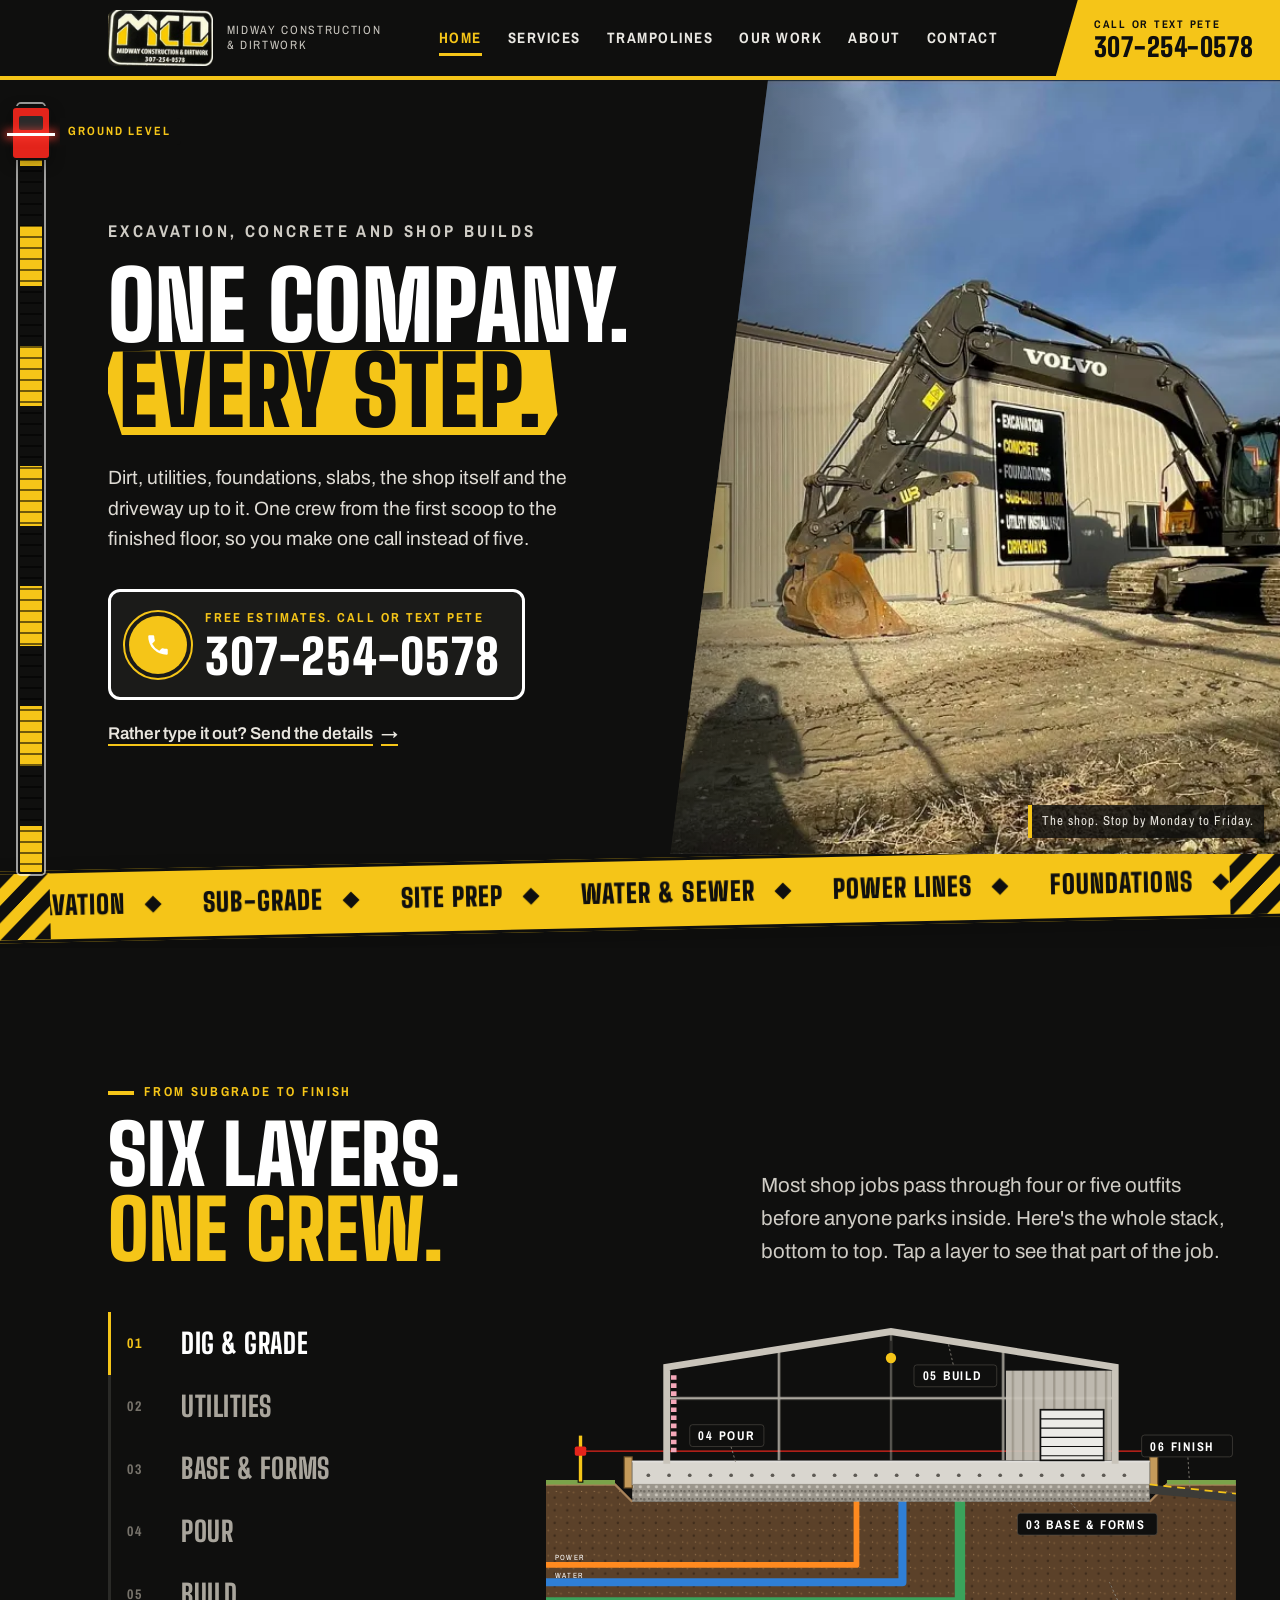
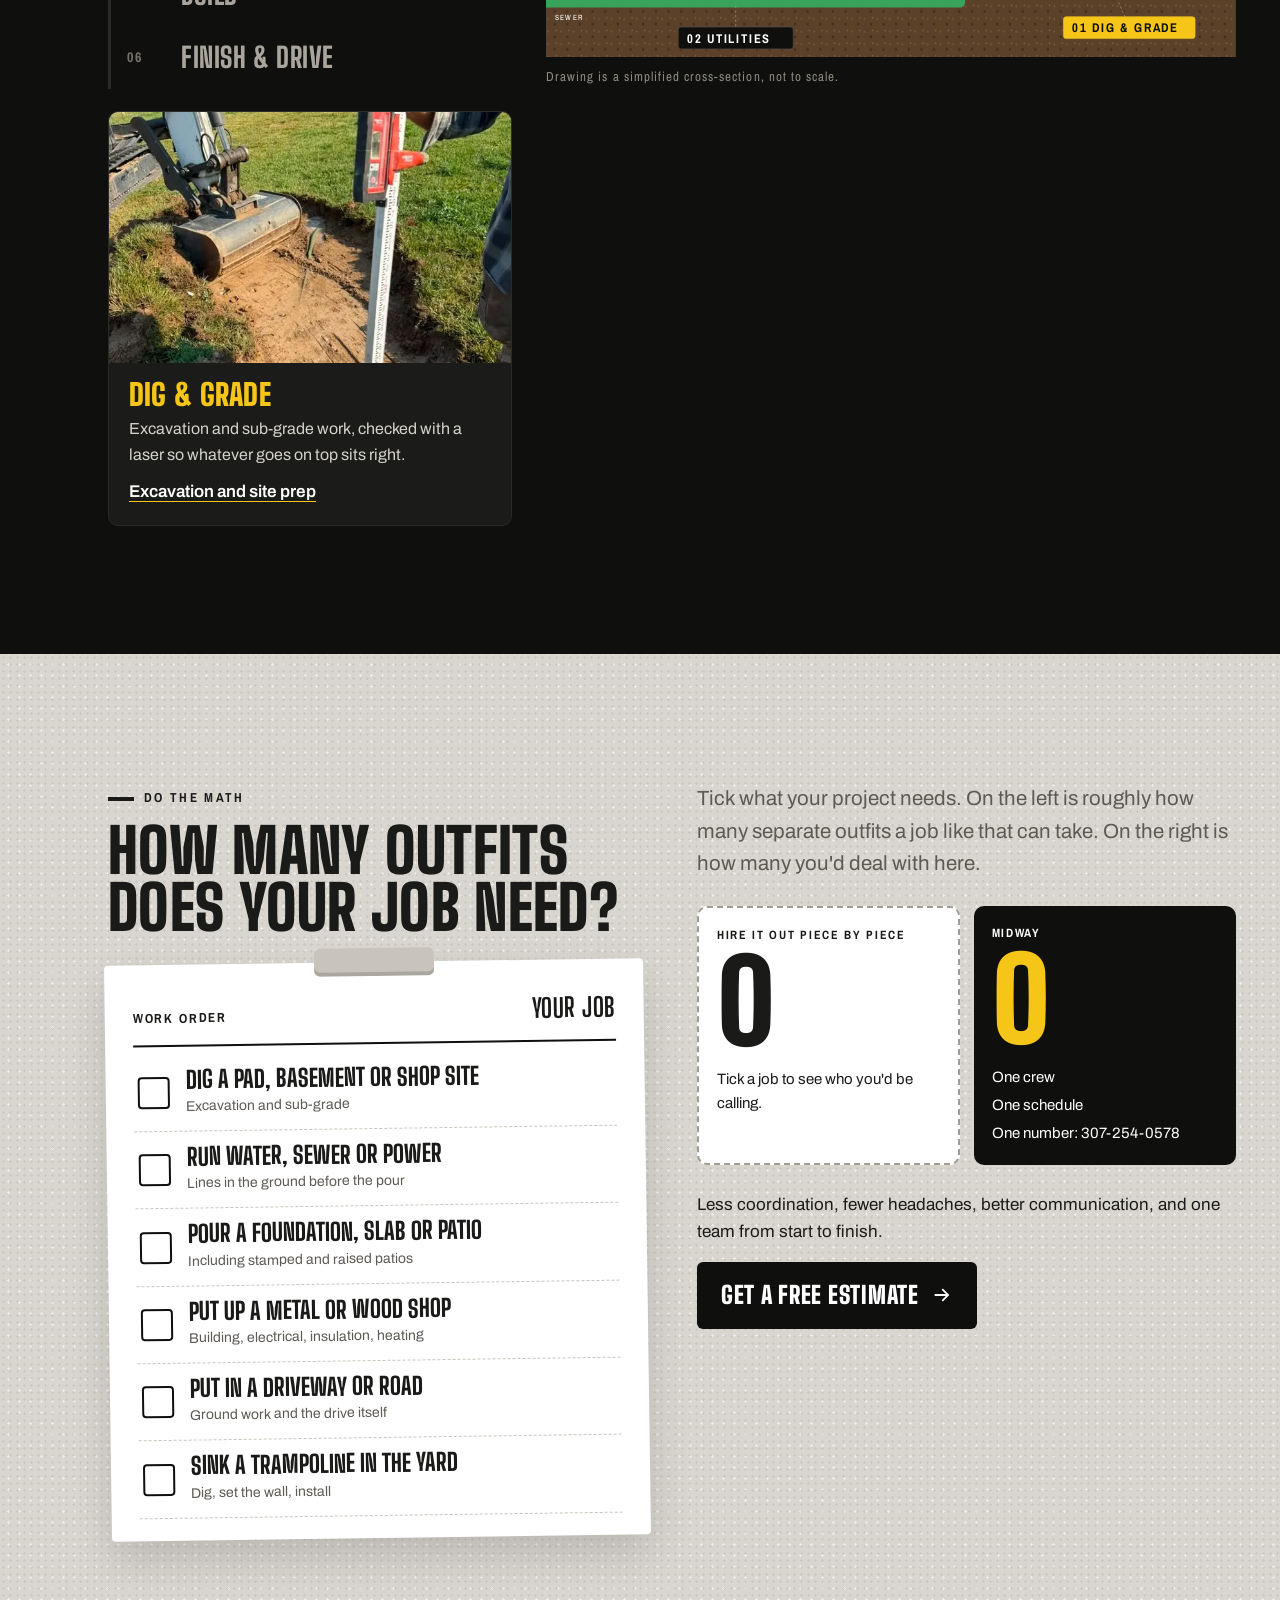
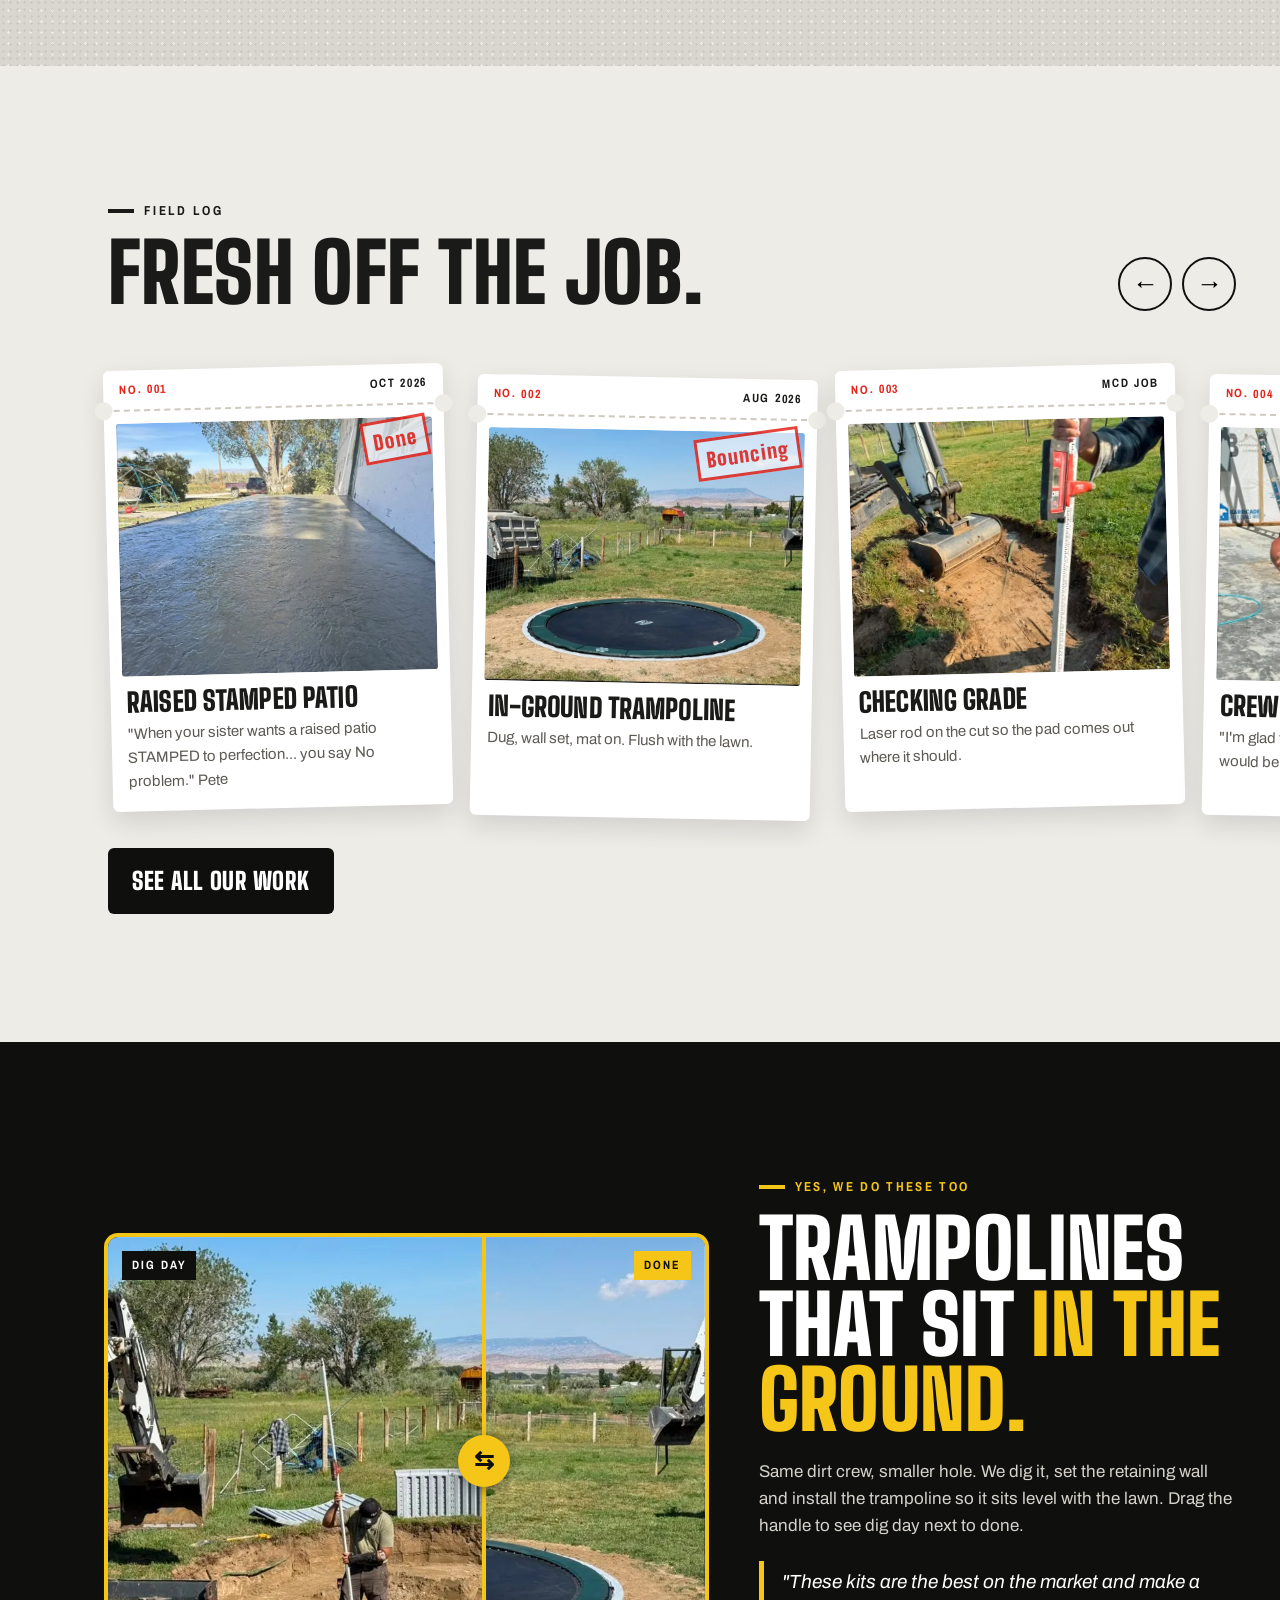
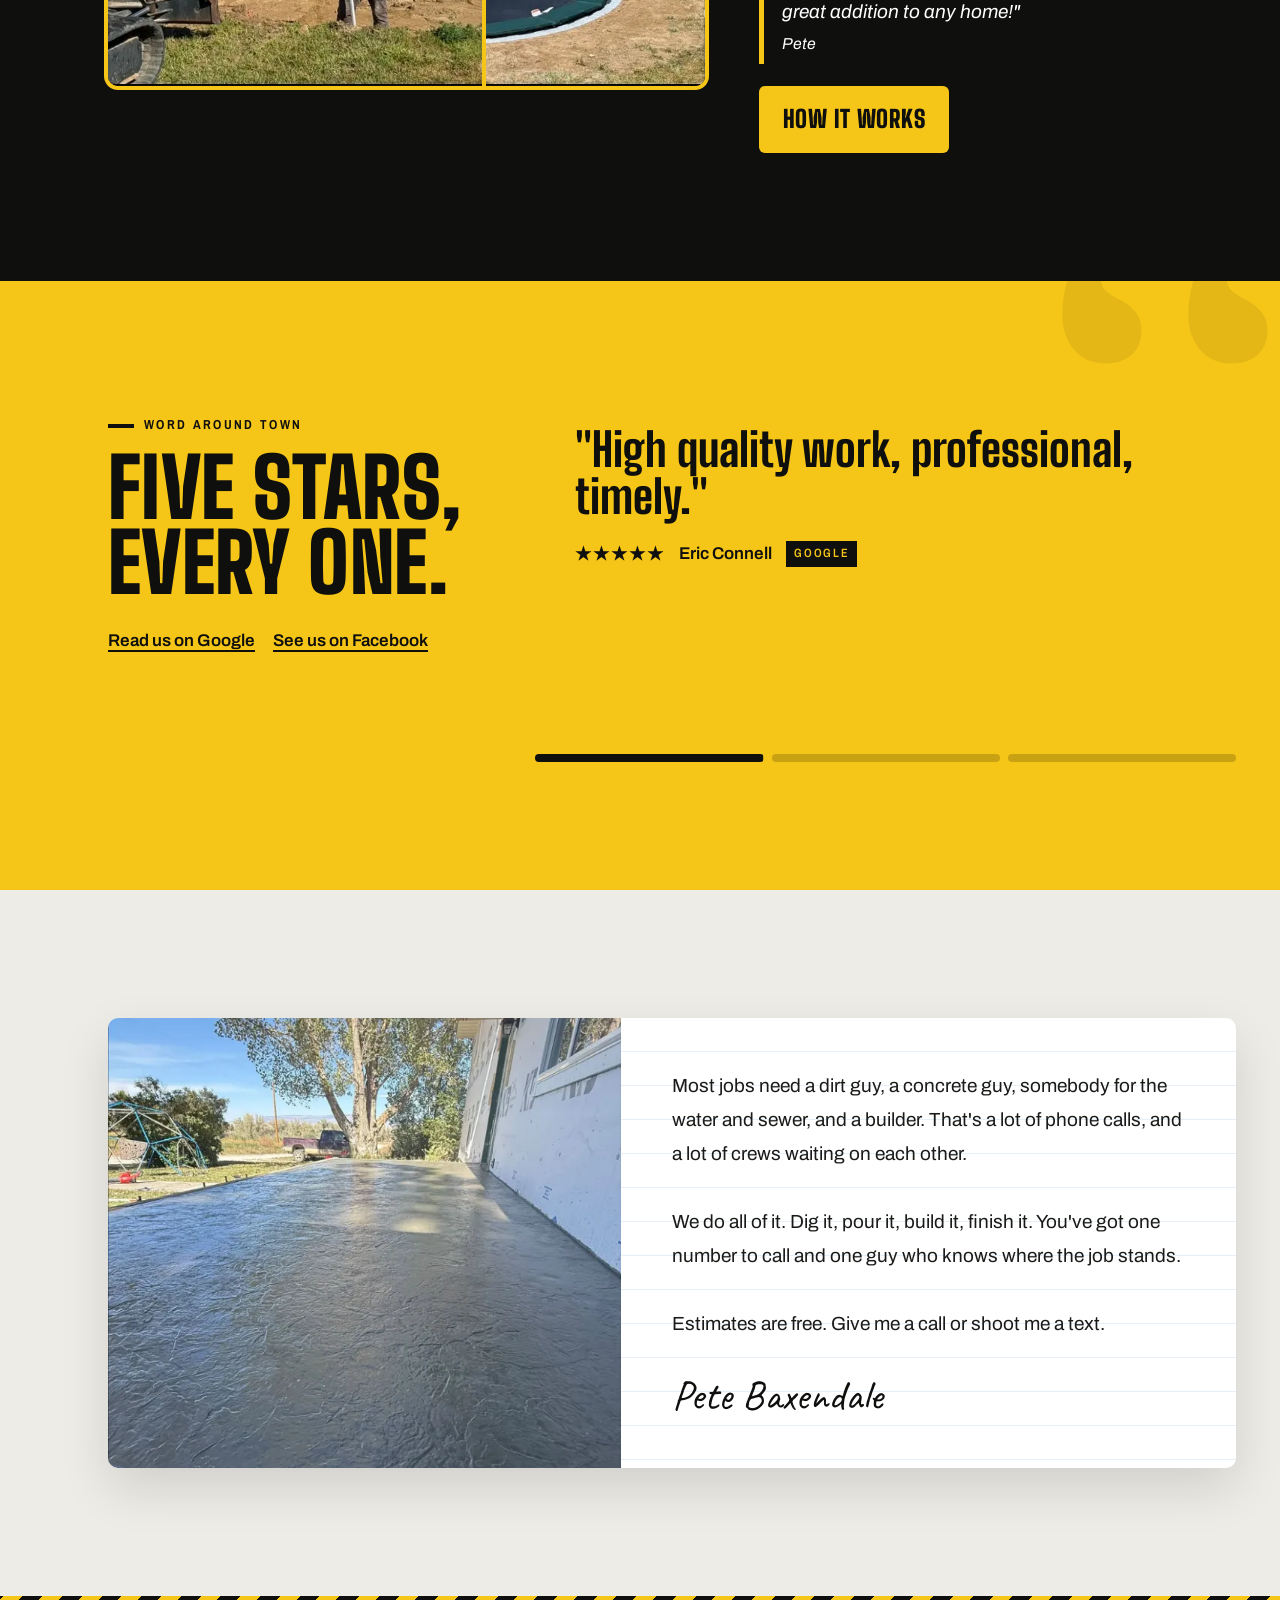
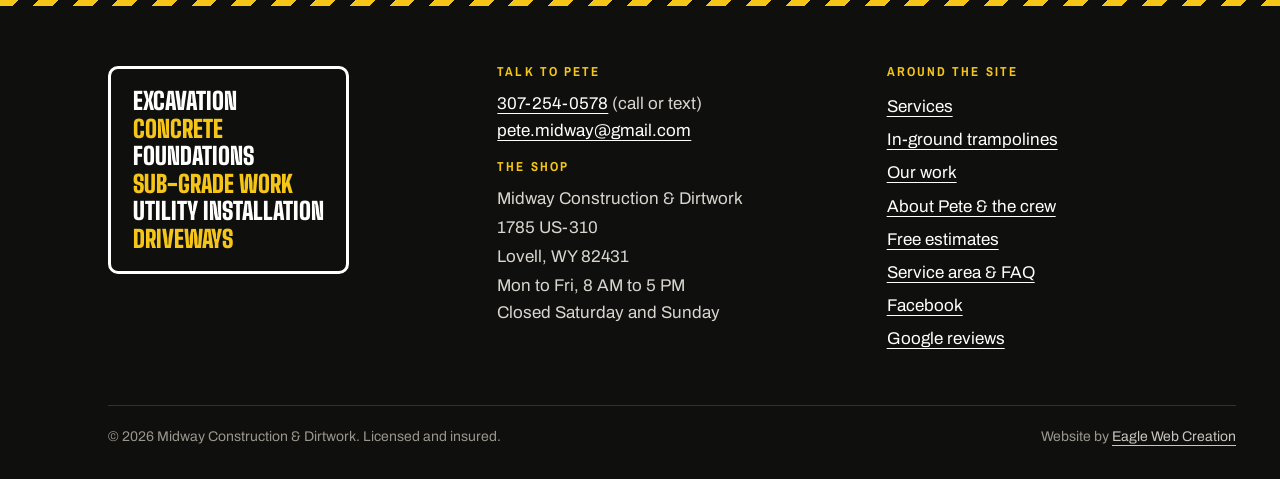
==== commit 395e83da: "Fix hero headline wrap and polish layout after first look Keep the hero headline on two lines, frame" ====
--- a/index.html
+++ b/index.html
@@ -22,7 +22,7 @@
 <link rel="preconnect" href="https://fonts.googleapis.com">
 <link rel="preconnect" href="https://fonts.gstatic.com" crossorigin>
 <link href="https://fonts.googleapis.com/css2?family=Archivo+Narrow:wght@500;600;700&family=Archivo:wght@400;500;600;700&family=Big+Shoulders+Display:wght@700;800;900&family=Caveat:wght@600&display=swap" rel="stylesheet">
-<link rel="stylesheet" href="/styles.css?v=1">
+<link rel="stylesheet" href="/styles.css?v=2">
 <script type="application/ld+json">{"@context": "https://schema.org", "@type": "GeneralContractor", "@id": "https://midway.eaglewebcreation.com/#business", "name": "Midway Construction & Dirtwork", "alternateName": ["MCD", "Midway Construction and Dirt Work"], "url": "https://midway.eaglewebcreation.com/", "logo": "https://midway.eaglewebcreation.com/images/icon-512.png", "image": ["https://midway.eaglewebcreation.com/images/og-image.jpg", "https://midway.eaglewebcreation.com/images/work/shop-volvo.jpg"], "telephone": "+1-307-254-0578", "email": "pete.midway@gmail.com", "priceRange": "Free estimates", "address": {"@type": "PostalAddress", "streetAddress": "1785 US-310", "addressLocality": "Lovell", "addressRegion": "WY", "postalCode": "82431", "addressCountry": "US"}, "openingHoursSpecification": [{"@type": "OpeningHoursSpecification", "dayOfWeek": ["Monday", "Tuesday", "Wednesday", "Thursday", "Friday"], "opens": "08:00", "closes": "17:00"}], "areaServed": [{"@type": "City", "name": "Lovell, WY"}, {"@type": "City", "name": "Cowley, WY"}, {"@type": "City", "name": "Byron, WY"}, {"@type": "City", "name": "Deaver, WY"}, {"@type": "Place", "name": "Big Horn Basin, Wyoming"}], "sameAs": ["https://www.facebook.com/midwayconstructionanddirtwork", "https://www.google.com/maps?cid=5255643676663989121"], "slogan": "One company. Every step.", "hasOfferCatalog": {"@type": "OfferCatalog", "name": "Services", "itemListElement": [{"@type": "Offer", "itemOffered": {"@type": "Service", "name": "Excavation, sub-grade and site prep", "url": "https://midway.eaglewebcreation.com/services#excavation"}}, {"@type": "Offer", "itemOffered": {"@type": "Service", "name": "Utility installation", "url": "https://midway.eaglewebcreation.com/services#utilities"}}, {"@type": "Offer", "itemOffered": {"@type": "Service", "name": "Foundations and concrete", "url": "https://midway.eaglewebcreation.com/services#concrete"}}, {"@type": "Offer", "itemOffered": {"@type": "Service", "name": "Metal and wood shop construction", "url": "https://midway.eaglewebcreation.com/services#shops"}}, {"@type": "Offer", "itemOffered": {"@type": "Service", "name": "Roads and driveways", "url": "https://midway.eaglewebcreation.com/services#roads-driveways"}}, {"@type": "Offer", "itemOffered": {"@type": "Service", "name": "Finish work", "url": "https://midway.eaglewebcreation.com/services#finish-work"}}, {"@type": "Offer", "itemOffered": {"@type": "Service", "name": "In-ground trampoline installation", "url": "https://midway.eaglewebcreation.com/services#trampolines"}}]}}</script>
 </head><body class="has-rod">
 <a class="skip" href="#main">Skip to content</a>
@@ -53,7 +53,7 @@
     <div class="hero-photo"><picture><source srcset="/images/work/shop-volvo.webp" type="image/webp"><img src="/images/work/shop-volvo.jpg" width="992" height="706" alt="Volvo excavator parked in front of the Midway shop and its MCD sign" fetchpriority="high"></picture><span class="cap">The shop. Stop by Monday to Friday.</span></div>
   </div>
 </section>
-<div class="tape" aria-hidden="true"><div class="tape-track"><span>Excavation</span><span>Sub-grade</span><span>Site prep</span><span>Water &amp; sewer</span><span>Power lines</span><span>Foundations</span><span>Shop slabs</span><span>Stamped concrete</span><span>Metal shops</span><span>Wood shops</span><span>Driveways</span><span>Roads</span><span>Finish work</span><span>In-ground trampolines</span><span>Excavation</span><span>Sub-grade</span><span>Site prep</span><span>Water &amp; sewer</span><span>Power lines</span><span>Foundations</span><span>Shop slabs</span><span>Stamped concrete</span><span>Metal shops</span><span>Wood shops</span><span>Driveways</span><span>Roads</span><span>Finish work</span><span>In-ground trampolines</span></div></div>
+<div class="tape-zone"><div class="tape" aria-hidden="true"><div class="tape-track"><span>Excavation</span><span>Sub-grade</span><span>Site prep</span><span>Water &amp; sewer</span><span>Power lines</span><span>Foundations</span><span>Shop slabs</span><span>Stamped concrete</span><span>Metal shops</span><span>Wood shops</span><span>Driveways</span><span>Roads</span><span>Finish work</span><span>In-ground trampolines</span><span>Excavation</span><span>Sub-grade</span><span>Site prep</span><span>Water &amp; sewer</span><span>Power lines</span><span>Foundations</span><span>Shop slabs</span><span>Stamped concrete</span><span>Metal shops</span><span>Wood shops</span><span>Driveways</span><span>Roads</span><span>Finish work</span><span>In-ground trampolines</span></div></div></div>
 <section class="section xsec" id="every-step" data-stage="Every step" aria-labelledby="xs-h">
   <div class="wrap">
     <div class="xsec-head reveal">
@@ -84,7 +84,7 @@
     <path d="M1080 296 L1200 296" stroke="#7aa34a" stroke-width="8" opacity=".0"/>
     <g transform="translate(60 214)"><rect x="-4" y="0" width="8" height="82" fill="#f5c518" stroke="#0f0f0e" stroke-width="2"/><rect x="-10" y="20" width="20" height="16" rx="3" fill="#e3241b"/></g>
     <line class="build-line" x1="64" y1="242" x2="1180" y2="242" stroke="#e3241b" stroke-width="2.5" stroke-dasharray="10 8"/>
-    <g class="tag"><line x1="989" y1="535" x2="980" y2="470"/><rect x="880" y="520" width="219" height="30" rx="4"/><text x="894" y="540">01 DIG &amp; GRADE</text></g>
+    <g class="tag"><line x1="1014" y1="545" x2="980" y2="470"/><rect x="900" y="530" width="229" height="38" rx="5"/><text x="915" y="557">01 DIG &amp; GRADE</text></g>
   </g>
   <g class="lyr rise d2" data-step="1">
     <path d="M0 440 L540 440 L540 316" fill="none" stroke="#ff8a1f" stroke-width="10" stroke-linejoin="round"/>
@@ -93,29 +93,29 @@
     <text x="16" y="432" font-family="Archivo Narrow, sans-serif" font-size="13" fill="#fff" letter-spacing="2">POWER</text>
     <text x="16" y="462" font-family="Archivo Narrow, sans-serif" font-size="13" fill="#fff" letter-spacing="2">WATER</text>
     <text x="16" y="535" font-family="Archivo Narrow, sans-serif" font-size="13" fill="#fff" letter-spacing="2">SEWER</text>
-    <g class="tag"><line x1="328" y1="560" x2="400" y2="505"/><rect x="250" y="545" width="155" height="30" rx="4"/><text x="264" y="565">02 UTILITIES</text></g>
+    <g class="tag"><line x1="330" y1="563" x2="330" y2="505"/><rect x="230" y="548" width="200" height="38" rx="5"/><text x="245" y="575">02 UTILITIES</text></g>
   </g>
   <g class="lyr rise d3" data-step="2">
     <rect x="150" y="300" width="900" height="30" fill="url(#gravel)"/>
     <rect x="136" y="252" width="14" height="54" fill="#c49a5a" stroke="#6b4e25" stroke-width="2"/>
     <rect x="1050" y="252" width="14" height="54" fill="#c49a5a" stroke="#6b4e25" stroke-width="2"/>
-    <g class="tag"><line x1="975" y1="367" x2="900" y2="318"/><rect x="860" y="352" width="229" height="30" rx="4"/><text x="874" y="372">03 BASE &amp; FORMS</text></g>
+    <g class="tag"><line x1="942" y1="365" x2="900" y2="318"/><rect x="820" y="350" width="243" height="38" rx="5"/><text x="835" y="377">03 BASE &amp; FORMS</text></g>
   </g>
   <g class="lyr rise d4" data-step="3">
     <rect x="150" y="260" width="900" height="40" fill="#d9d6cf" stroke="#9b968c" stroke-width="2"/>
     <g fill="#5d5a54"><circle cx="178" cy="284" r="3.2"/><circle cx="214" cy="284" r="3.2"/><circle cx="250" cy="284" r="3.2"/><circle cx="286" cy="284" r="3.2"/><circle cx="322" cy="284" r="3.2"/><circle cx="358" cy="284" r="3.2"/><circle cx="394" cy="284" r="3.2"/><circle cx="430" cy="284" r="3.2"/><circle cx="466" cy="284" r="3.2"/><circle cx="502" cy="284" r="3.2"/><circle cx="538" cy="284" r="3.2"/><circle cx="574" cy="284" r="3.2"/><circle cx="610" cy="284" r="3.2"/><circle cx="646" cy="284" r="3.2"/><circle cx="682" cy="284" r="3.2"/><circle cx="718" cy="284" r="3.2"/><circle cx="754" cy="284" r="3.2"/><circle cx="790" cy="284" r="3.2"/><circle cx="826" cy="284" r="3.2"/><circle cx="862" cy="284" r="3.2"/><circle cx="898" cy="284" r="3.2"/><circle cx="934" cy="284" r="3.2"/><circle cx="970" cy="284" r="3.2"/><circle cx="1006" cy="284" r="3.2"/></g>
     <path d="M150 260 L1050 260" stroke="#fff" stroke-width="3" opacity=".7"/>
-    <g class="tag"><line x1="311" y1="227" x2="330" y2="262"/><rect x="260" y="212" width="102" height="30" rx="4"/><text x="274" y="232">04 POUR</text></g>
+    <g class="tag"><line x1="315" y1="211" x2="330" y2="262"/><rect x="250" y="196" width="129" height="38" rx="5"/><text x="265" y="223">04 POUR</text></g>
   </g>
   <g class="lyr rise d5" data-step="4">
-    <g stroke="#8a2e1c" stroke-width="12" stroke-linecap="square" fill="none">
+    <g stroke="#c9c4ba" stroke-width="12" stroke-linecap="square" fill="none">
       <path d="M210 258 L210 96 L600 34 L990 96 L990 258"/>
     </g>
-    <g stroke="#8a2e1c" stroke-width="4" fill="none" opacity=".85">
+    <g stroke="#c9c4ba" stroke-width="4" fill="none" opacity=".85">
       <path d="M210 150 L990 150"/><path d="M405 65 L405 258"/><path d="M795 65 L795 258"/><path d="M600 34 L600 258" opacity=".5"/>
     </g>
     <rect x="800" y="102" width="184" height="156" fill="url(#siding)" opacity=".95"/>
-    <g class="tag"><line x1="696" y1="115" x2="700" y2="56"/><rect x="640" y="100" width="113" height="30" rx="4"/><text x="654" y="120">05 BUILD</text></g>
+    <g class="tag"><line x1="712" y1="107" x2="700" y2="56"/><rect x="640" y="92" width="144" height="38" rx="5"/><text x="655" y="119">05 BUILD</text></g>
   </g>
   <g class="lyr rise d6" data-step="5">
     <path d="M1050 300 L1200 316 L1200 330 L1050 316Z" fill="#3c3b37"/>
@@ -125,7 +125,7 @@
     <path d="M222 110 L222 250" stroke="#f4a7b9" stroke-width="10" stroke-dasharray="8 6"/>
     <circle cx="600" cy="80" r="9" fill="#f5c518"/><path d="M600 50 L600 71" stroke="#0f0f0e" stroke-width="2"/>
     <path d="M1080 296 L1200 296" stroke="#7aa34a" stroke-width="8"/>
-    <g class="tag"><line x1="1062" y1="235" x2="1120" y2="308"/><rect x="1000" y="220" width="123" height="30" rx="4"/><text x="1014" y="240">06 FINISH</text></g>
+    <g class="tag"><line x1="1115" y1="229" x2="1120" y2="308"/><rect x="1036" y="214" width="158" height="38" rx="5"/><text x="1051" y="241">06 FINISH</text></g>
   </g>
 </svg><p class="xsec-note">Drawing is a simplified cross-section, not to scale.</p></div>
     </div>
@@ -135,7 +135,7 @@
   <div class="wrap counter-grid">
     <div class="reveal">
       <span class="label">Do the math</span>
-      <h2 id="ct-h" style="margin:14px 0 26px">How many outfits does your job need?</h2>
+      <h2 id="ct-h" style="margin:14px 0 26px;font-size:clamp(40px,4.8vw,72px)">How many outfits does your job need?</h2>
       <div class="work-order">
         <div class="wo-top"><span>Work order</span><b>Your job</b></div>
         <label class="check"><input type="checkbox" name="job" value="excavation" data-trades="Excavation contractor"><span class="box"><svg viewBox="0 0 40 40" aria-hidden="true"><path d="M8 21 L17 30 L33 9"/></svg></span><span><strong>Dig a pad, basement or shop site</strong><small>Excavation and sub-grade</small></span></label><label class="check"><input type="checkbox" name="job" value="utilities" data-trades="Utility contractor"><span class="box"><svg viewBox="0 0 40 40" aria-hidden="true"><path d="M8 21 L17 30 L33 9"/></svg></span><span><strong>Run water, sewer or power</strong><small>Lines in the ground before the pour</small></span></label><label class="check"><input type="checkbox" name="job" value="concrete" data-trades="Concrete contractor"><span class="box"><svg viewBox="0 0 40 40" aria-hidden="true"><path d="M8 21 L17 30 L33 9"/></svg></span><span><strong>Pour a foundation, slab or patio</strong><small>Including stamped and raised patios</small></span></label><label class="check"><input type="checkbox" name="job" value="shop" data-trades="Shop builder|Electrician|Insulation crew|Heating contractor"><span class="box"><svg viewBox="0 0 40 40" aria-hidden="true"><path d="M8 21 L17 30 L33 9"/></svg></span><span><strong>Put up a metal or wood shop</strong><small>Building, electrical, insulation, heating</small></span></label><label class="check"><input type="checkbox" name="job" value="driveway" data-trades="Driveway crew"><span class="box"><svg viewBox="0 0 40 40" aria-hidden="true"><path d="M8 21 L17 30 L33 9"/></svg></span><span><strong>Put in a driveway or road</strong><small>Ground work and the drive itself</small></span></label><label class="check"><input type="checkbox" name="job" value="trampoline" data-trades="Trampoline installer"><span class="box"><svg viewBox="0 0 40 40" aria-hidden="true"><path d="M8 21 L17 30 L33 9"/></svg></span><span><strong>Sink a trampoline in the yard</strong><small>Dig, set the wall, install</small></span></label>
@@ -234,7 +234,7 @@
 <section class="section note-sec" data-stage="From Pete" aria-labelledby="pn-h">
   <div class="wrap">
     <div class="note reveal">
-      <figure><picture><source srcset="/images/work/shop-volvo.webp" type="image/webp"><img src="/images/work/shop-volvo.jpg" width="992" height="706" alt="The Midway shop with the MCD sign and a Volvo excavator out front" loading="lazy" decoding="async"></picture></figure>
+      <figure><picture><source srcset="/images/work/stamped-patio.webp" type="image/webp"><img src="/images/work/stamped-patio.jpg" width="684" height="789" alt="Raised stamped concrete patio along the side of a house" loading="lazy" decoding="async"></picture></figure>
       <div class="n-body">
         <h2 id="pn-h" class="sr-only">A note from Pete</h2>
         <p>Most jobs need a dirt guy, a concrete guy, somebody for the water and sewer, and a builder. That's a lot of phone calls, and a lot of crews waiting on each other.</p>
@@ -288,6 +288,6 @@
   </div>
   <button aria-expanded="false" aria-controls="dial-opts" aria-label="Contact options"><svg viewBox="0 0 24 24" aria-hidden="true" width="26" height="26"><path fill="currentColor" d="M6.6 10.8a15.1 15.1 0 0 0 6.6 6.6l2.2-2.2a1 1 0 0 1 1-.25 11.4 11.4 0 0 0 3.6.57 1 1 0 0 1 1 1V20a1 1 0 0 1-1 1A17 17 0 0 1 3 4a1 1 0 0 1 1-1h3.5a1 1 0 0 1 1 1c0 1.25.2 2.45.57 3.57a1 1 0 0 1-.25 1z"/></svg></button>
 </div>
-<script src="/site.js?v=1" defer></script>
+<script src="/site.js?v=2" defer></script>
 </body>
 </html>
--- a/styles.css
+++ b/styles.css
@@ -148,7 +148,8 @@
 .hero { background: var(--ink); color: var(--white); position: relative; overflow: hidden; }
 .hero-grid { display: grid; grid-template-columns: minmax(0, 1.1fr) minmax(0, 1fr); min-height: min(86vh, 820px); }
 .hero-copy { padding: clamp(40px, 7vw, 96px) var(--gutter) 56px calc(var(--gutter) + var(--rod-space)); align-self: center; position: relative; z-index: 2; }
-.hero h1 { font-size: clamp(64px, 10.6vw, 168px); line-height: .84; }
+.hero h1 { font-size: clamp(58px, 7.4vw, 124px); line-height: .86; }
+.hero h1 .line { white-space: nowrap; }
 .hero h1 .kicker { display: block; font-family: var(--narrow); font-size: clamp(14px, 1.5vw, 17px); font-weight: 700; letter-spacing: .2em; color: #cfccc5; margin-bottom: 22px; line-height: 1.3; }
 .hero h1 .line { display: block; overflow: hidden; padding-bottom: .04em; }
 .hero h1 .line > span { display: inline-block; transform: translateY(105%); animation: rise .8s cubic-bezier(.2,.8,.2,1) forwards; }
@@ -173,7 +174,8 @@
 .text-link { display: inline-flex; align-items: center; gap: 8px; margin-top: 20px; font-weight: 600; color: #e8e5de; text-underline-offset: 5px; text-decoration-thickness: 2px; text-decoration-color: var(--yellow); }
 .text-link:hover { color: var(--yellow); }
 .hero-photo { position: relative; clip-path: polygon(16% 0, 100% 0, 100% 100%, 0 100%); animation: dig 1.1s .15s cubic-bezier(.7,0,.2,1) both; }
-.hero-photo img, .hero-photo picture { width: 100%; height: 100%; object-fit: cover; }
+.hero-photo picture { display: block; position: absolute; inset: 0; }
+.hero-photo img { width: 100%; height: 100%; object-fit: cover; object-position: 62% 28%; }
 .hero-photo::after { content: ""; position: absolute; inset: 0; background: linear-gradient(90deg, rgba(15,15,14,.5), transparent 35%); }
 @keyframes dig { from { clip-path: polygon(16% 100%, 100% 100%, 100% 100%, 0 100%); } }
 .hero-photo .cap { position: absolute; right: 16px; bottom: 16px; z-index: 2; background: rgba(15,15,14,.82); color: #e7e4dd; font-family: var(--narrow); font-size: 13px; letter-spacing: .08em; padding: 6px 10px; border-left: 4px solid var(--yellow); }
@@ -186,7 +188,8 @@
 }
 
 /* hazard tape marquee */
-.tape { background: var(--yellow); color: var(--ink); border-top: 3px solid var(--ink); border-bottom: 3px solid var(--ink); overflow: hidden; position: relative; transform: rotate(-1.2deg); margin: -10px -20px 0; z-index: 4; box-shadow: 0 8px 22px rgba(0,0,0,.18); }
+.tape-zone { background: var(--ink); overflow: hidden; padding: 4px 0 18px; }
+.tape { background: var(--yellow); color: var(--ink); border-top: 3px solid var(--ink); border-bottom: 3px solid var(--ink); overflow: hidden; position: relative; transform: rotate(-1.2deg); margin: 0 -20px; z-index: 4; box-shadow: 0 8px 22px rgba(0,0,0,.18); }
 .tape::before, .tape::after { content: ""; position: absolute; top: 0; bottom: 0; width: 70px; z-index: 2; background: repeating-linear-gradient(-45deg, var(--ink) 0 12px, var(--yellow) 12px 24px); }
 .tape::before { left: 0; } .tape::after { right: 0; }
 .tape-track { display: flex; width: max-content; animation: tape 38s linear infinite; padding: 12px 0; }
@@ -229,12 +232,12 @@
 .panel h3 { font-size: 30px; margin-bottom: 8px; color: var(--yellow); }
 .panel p { color: #d5d2cb; margin: 0 0 10px; font-size: 16px; }
 .panel a { color: var(--white); font-weight: 600; text-decoration-color: var(--yellow); text-underline-offset: 4px; }
-.xsvg-wrap { position: relative; }
+.xsvg-wrap { position: sticky; top: 110px; }
 .xsvg { width: 100%; height: auto; display: block; overflow: visible; }
 .xsvg .lyr { cursor: pointer; }
-.xsvg.focus .lyr { opacity: .28; }
+.xsvg.focus .lyr { opacity: .42; }
 .xsvg.focus .lyr.on { opacity: 1; filter: drop-shadow(0 0 10px rgba(245,197,24,.45)); }
-.xsvg .tag text { font-family: var(--narrow); font-weight: 700; font-size: 15px; letter-spacing: .14em; fill: var(--white); }
+.xsvg .tag text { font-family: var(--narrow); font-weight: 700; font-size: 22px; letter-spacing: .14em; fill: var(--white); }
 .xsvg .tag line { stroke: #8d897f; stroke-width: 1.5; stroke-dasharray: 4 4; }
 .xsvg .tag rect { fill: var(--ink); stroke: #57534c; }
 .xsvg .lyr.on .tag rect { fill: var(--yellow); stroke: var(--yellow); }
@@ -303,7 +306,7 @@
 .strip-ctrl { display: flex; gap: 10px; }
 .strip-ctrl button { width: 54px; height: 54px; border-radius: 50%; border: 2.5px solid var(--ink); background: transparent; display: grid; place-items: center; transition: background .2s; }
 .strip-ctrl button:hover { background: var(--yellow); }
-.strip { display: flex; gap: 26px; overflow-x: auto; scroll-snap-type: x proximity; padding: 20px var(--gutter) 40px calc(var(--gutter) + var(--rod-space)); cursor: grab; scrollbar-width: none; }
+.strip { scroll-padding-left: calc(var(--gutter) + var(--rod-space)); display: flex; gap: 26px; overflow-x: auto; scroll-snap-type: x proximity; padding: 20px var(--gutter) 40px calc(var(--gutter) + var(--rod-space)); cursor: grab; scrollbar-width: none; }
 .strip::-webkit-scrollbar { display: none; }
 .strip.dragging { cursor: grabbing; scroll-snap-type: none; }
 .strip.dragging * { pointer-events: none; }
@@ -366,16 +369,22 @@
 .note figure img { position: absolute; inset: 0; width: 100%; height: 100%; object-fit: cover; }
 .note .n-body { padding: clamp(28px, 4vw, 56px); background-image: repeating-linear-gradient(to bottom, transparent 0 33px, #e6eef7 33px 34px); }
 .note .n-body p { font-size: 19px; line-height: 34px; margin: 0 0 34px; }
-.note .sig { font-family: "Caveat", "Segoe Script", cursive; font-size: 42px; line-height: 1; color: var(--ink); }
+.note .n-body .sig { margin: 0; font-family: "Caveat", "Segoe Script", cursive; font-size: 42px; line-height: 1; color: var(--ink); }
 @media (max-width: 860px) { .note { grid-template-columns: 1fr; } .note figure { min-height: 260px; } }
 
 /* ---------- Page header (inner pages) ---------- */
 .page-head { background: var(--ink); color: var(--white); padding: clamp(46px, 7vw, 96px) 0 0; position: relative; overflow: hidden; }
 .page-head .wrap { position: relative; z-index: 2; }
+.page-head .ph-photo { position: absolute; top: 0; right: 0; bottom: 70px; width: 42%; clip-path: polygon(22% 0, 100% 0, 100% 100%, 0 100%); z-index: 1; }
+.page-head .ph-photo picture { display: block; height: 100%; }
+.page-head .ph-photo img { width: 100%; height: 100%; object-fit: cover; }
+.page-head .ph-photo::after { content: ""; position: absolute; inset: 0; background: linear-gradient(90deg, rgba(15,15,14,.55), transparent 40%); }
+.page-head h1, .page-head .lead { max-width: 56%; }
+@media (max-width: 900px) { .page-head .ph-photo { display: none; } .page-head h1, .page-head .lead { max-width: none; } }
 .stake { display: inline-flex; align-items: center; gap: 0; font-family: var(--narrow); font-weight: 700; letter-spacing: .16em; text-transform: uppercase; font-size: 13px; margin-bottom: 20px; }
 .stake i { width: 6px; height: 34px; background: #b9a07a; margin-right: 0; }
 .stake b { background: #ff5a1f; color: var(--ink); padding: 4px 12px 4px 10px; clip-path: polygon(0 0, 100% 0, 88% 50%, 100% 100%, 0 100%); margin-top: -12px; }
-.page-head h1 { font-size: clamp(56px, 9vw, 136px); line-height: .86; max-width: 1000px; }
+.page-head h1 { font-size: clamp(54px, 7.4vw, 120px); line-height: .86; max-width: 1000px; }
 .page-head .lead { color: #cfccc5; margin-top: 22px; }
 .page-head .layers { margin-top: clamp(36px, 6vw, 70px); display: block; width: 100%; height: 70px; }
 
@@ -406,7 +415,7 @@
 .svc .btn { font-size: 21px; }
 .svc.steel .btn, .svc.sub .btn { background: var(--yellow); color: var(--ink); }
 .jump { position: sticky; top: 80px; z-index: 30; background: var(--yellow); border-bottom: 3px solid var(--ink); }
-.jump ul { list-style: none; margin: 0; padding: 0; display: flex; overflow-x: auto; scrollbar-width: none; }
+.jump ul { list-style: none; margin: 0; padding: 0 var(--gutter) 0 calc(var(--gutter) + var(--rod-space)); display: flex; overflow-x: auto; scrollbar-width: none; }
 .jump a { display: block; white-space: nowrap; text-decoration: none; font-family: var(--narrow); font-weight: 700; letter-spacing: .1em; text-transform: uppercase; font-size: 14px; padding: 12px 16px; color: var(--ink); }
 .jump a.on { background: var(--ink); color: var(--yellow); }
 @media (max-width: 980px) {
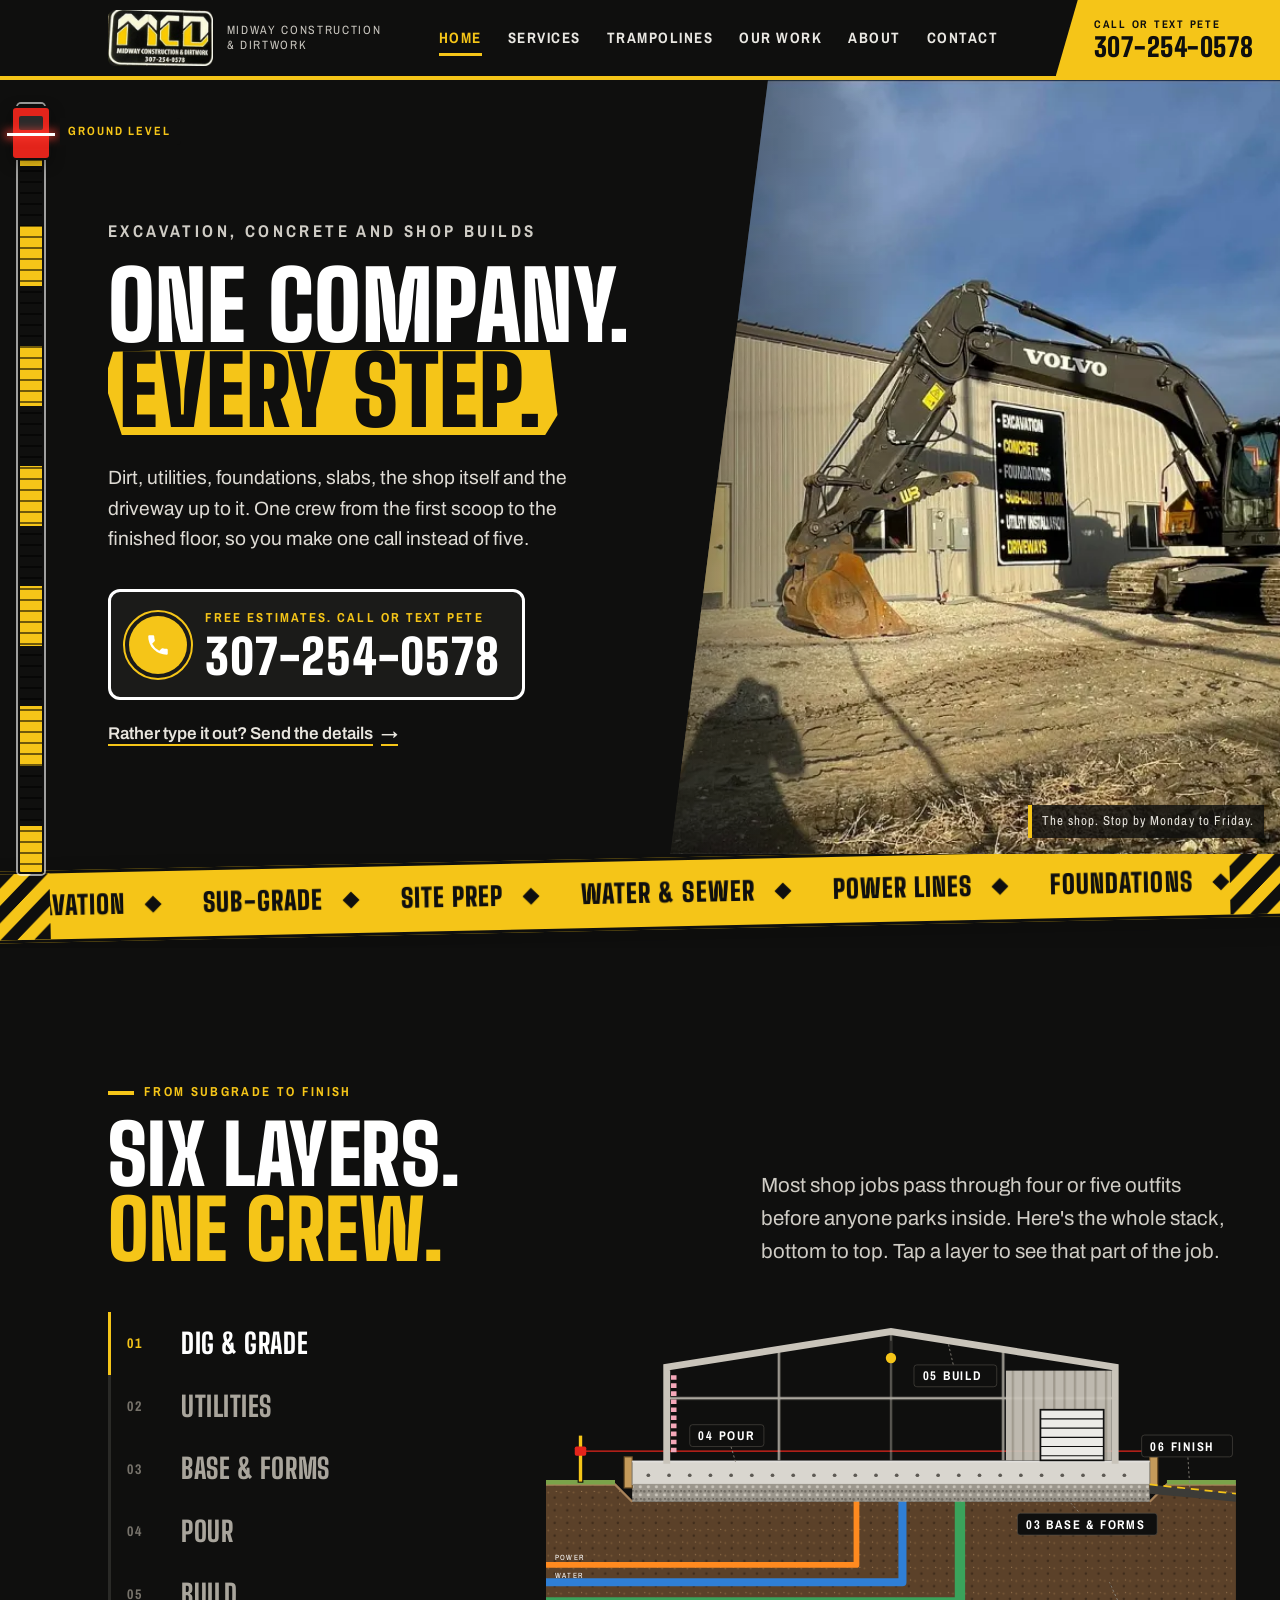
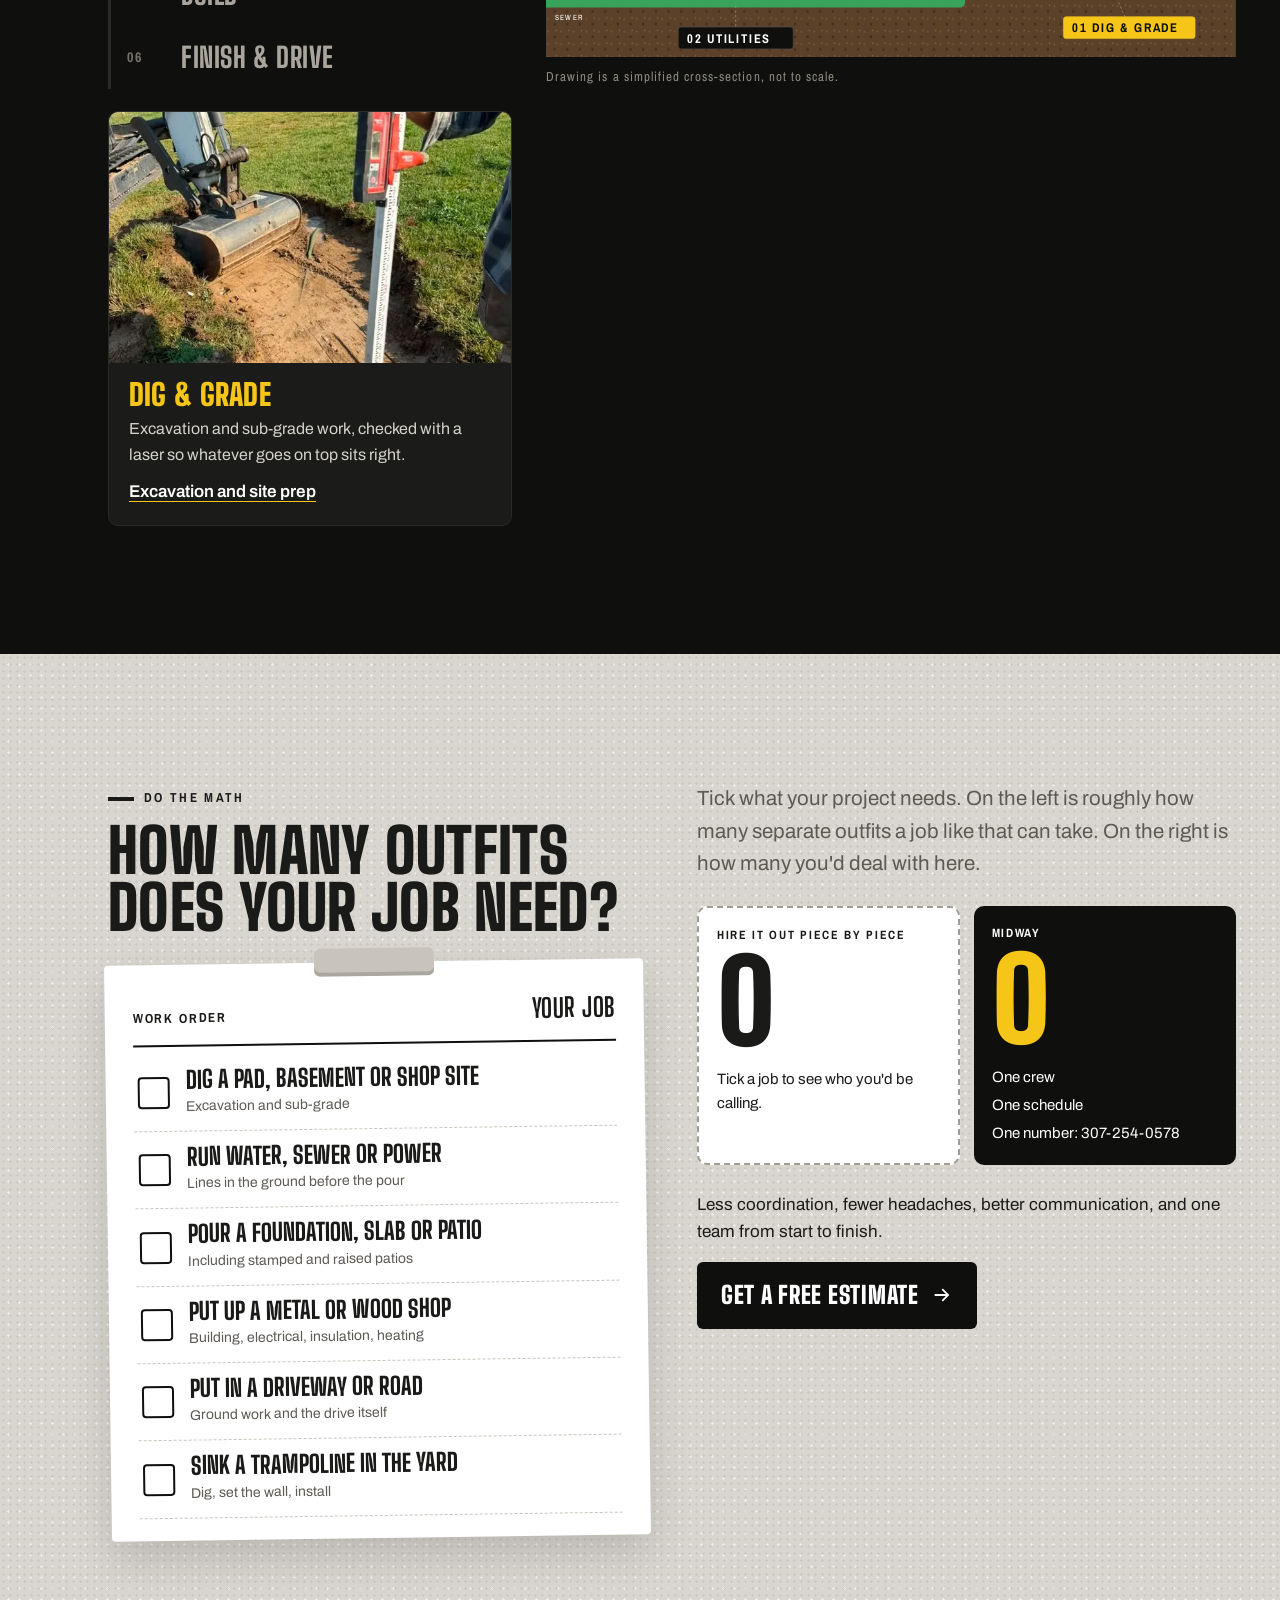
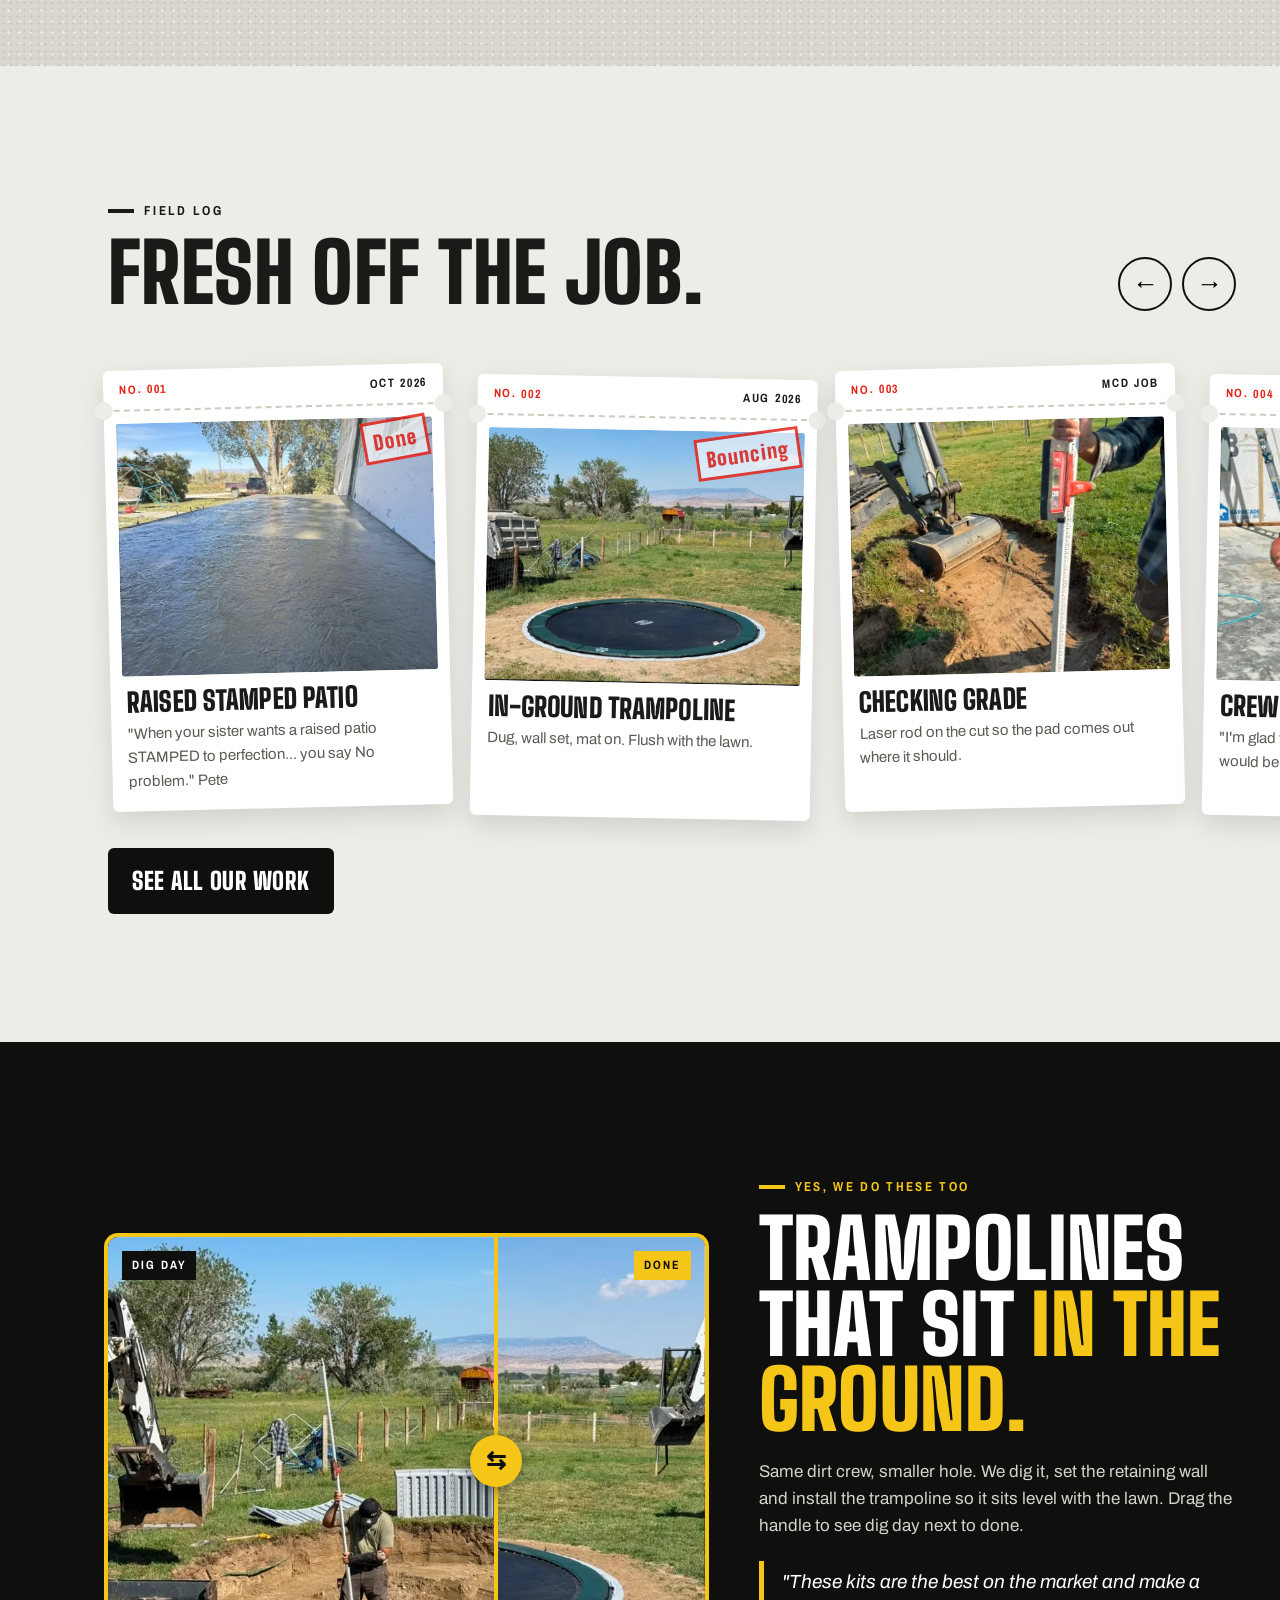
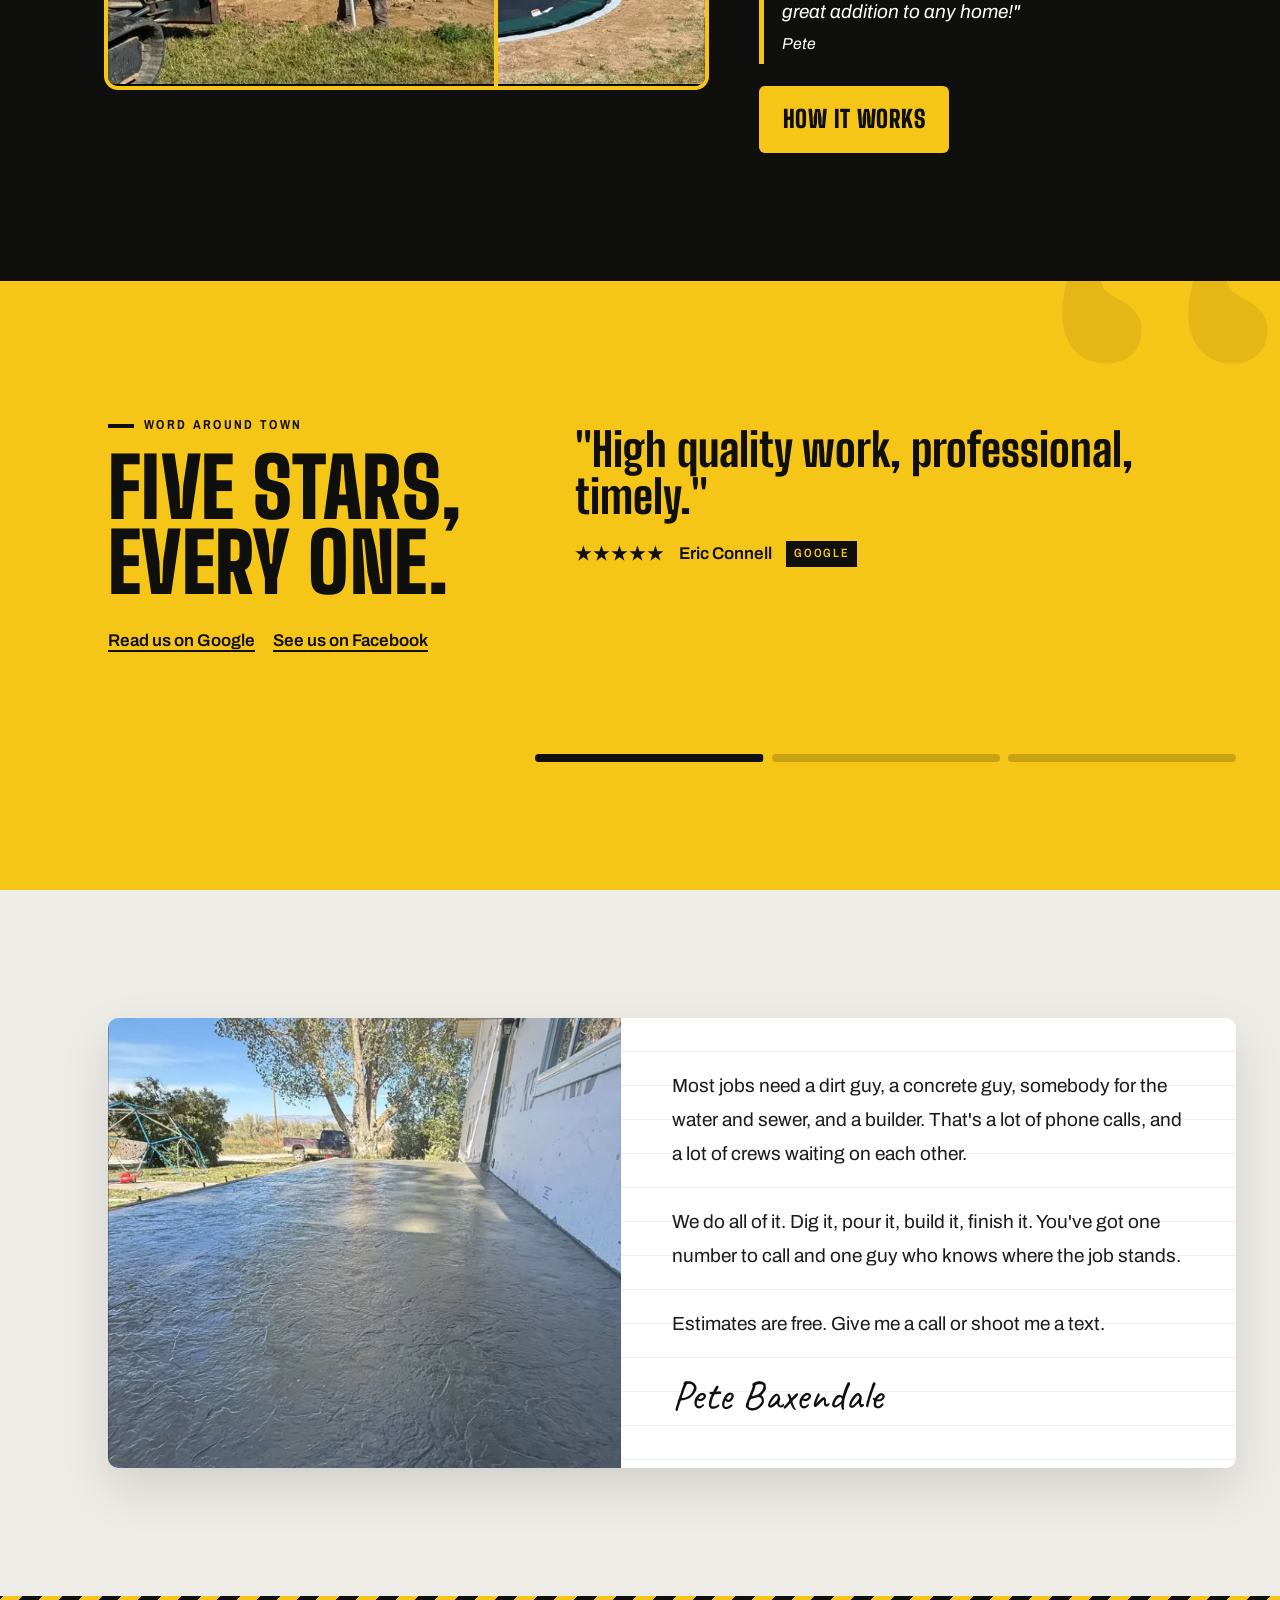
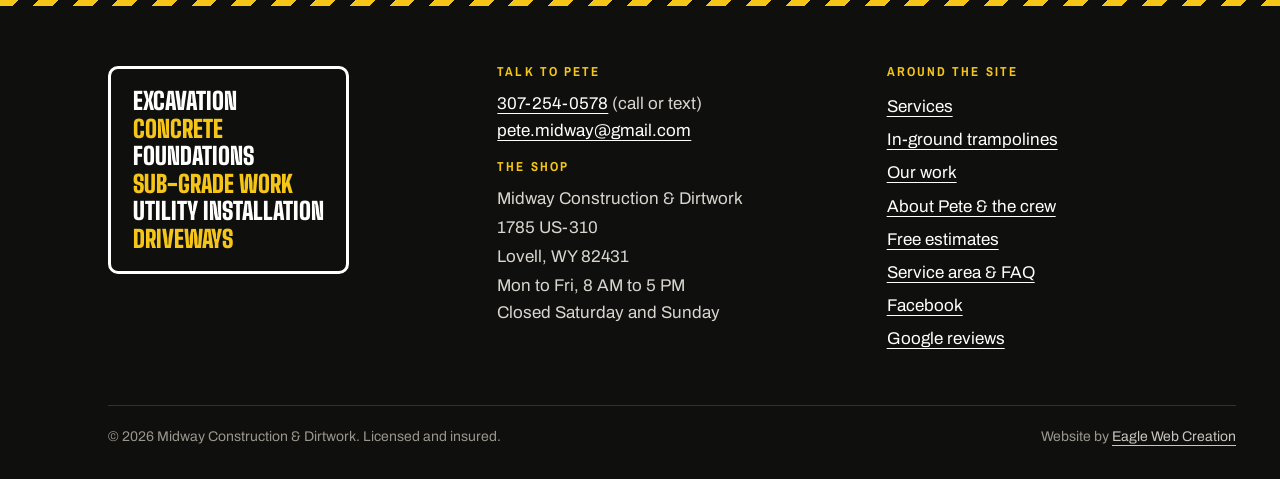
==== commit 4715e057: "Keep inner page headings clear of the header photo Co-Authored-By: Claude Opus 5.5 <noreply@anthropi" ====
--- a/index.html
+++ b/index.html
@@ -22,7 +22,7 @@
 <link rel="preconnect" href="https://fonts.googleapis.com">
 <link rel="preconnect" href="https://fonts.gstatic.com" crossorigin>
 <link href="https://fonts.googleapis.com/css2?family=Archivo+Narrow:wght@500;600;700&family=Archivo:wght@400;500;600;700&family=Big+Shoulders+Display:wght@700;800;900&family=Caveat:wght@600&display=swap" rel="stylesheet">
-<link rel="stylesheet" href="/styles.css?v=2">
+<link rel="stylesheet" href="/styles.css?v=3">
 <script type="application/ld+json">{"@context": "https://schema.org", "@type": "GeneralContractor", "@id": "https://midway.eaglewebcreation.com/#business", "name": "Midway Construction & Dirtwork", "alternateName": ["MCD", "Midway Construction and Dirt Work"], "url": "https://midway.eaglewebcreation.com/", "logo": "https://midway.eaglewebcreation.com/images/icon-512.png", "image": ["https://midway.eaglewebcreation.com/images/og-image.jpg", "https://midway.eaglewebcreation.com/images/work/shop-volvo.jpg"], "telephone": "+1-307-254-0578", "email": "pete.midway@gmail.com", "priceRange": "Free estimates", "address": {"@type": "PostalAddress", "streetAddress": "1785 US-310", "addressLocality": "Lovell", "addressRegion": "WY", "postalCode": "82431", "addressCountry": "US"}, "openingHoursSpecification": [{"@type": "OpeningHoursSpecification", "dayOfWeek": ["Monday", "Tuesday", "Wednesday", "Thursday", "Friday"], "opens": "08:00", "closes": "17:00"}], "areaServed": [{"@type": "City", "name": "Lovell, WY"}, {"@type": "City", "name": "Cowley, WY"}, {"@type": "City", "name": "Byron, WY"}, {"@type": "City", "name": "Deaver, WY"}, {"@type": "Place", "name": "Big Horn Basin, Wyoming"}], "sameAs": ["https://www.facebook.com/midwayconstructionanddirtwork", "https://www.google.com/maps?cid=5255643676663989121"], "slogan": "One company. Every step.", "hasOfferCatalog": {"@type": "OfferCatalog", "name": "Services", "itemListElement": [{"@type": "Offer", "itemOffered": {"@type": "Service", "name": "Excavation, sub-grade and site prep", "url": "https://midway.eaglewebcreation.com/services#excavation"}}, {"@type": "Offer", "itemOffered": {"@type": "Service", "name": "Utility installation", "url": "https://midway.eaglewebcreation.com/services#utilities"}}, {"@type": "Offer", "itemOffered": {"@type": "Service", "name": "Foundations and concrete", "url": "https://midway.eaglewebcreation.com/services#concrete"}}, {"@type": "Offer", "itemOffered": {"@type": "Service", "name": "Metal and wood shop construction", "url": "https://midway.eaglewebcreation.com/services#shops"}}, {"@type": "Offer", "itemOffered": {"@type": "Service", "name": "Roads and driveways", "url": "https://midway.eaglewebcreation.com/services#roads-driveways"}}, {"@type": "Offer", "itemOffered": {"@type": "Service", "name": "Finish work", "url": "https://midway.eaglewebcreation.com/services#finish-work"}}, {"@type": "Offer", "itemOffered": {"@type": "Service", "name": "In-ground trampoline installation", "url": "https://midway.eaglewebcreation.com/services#trampolines"}}]}}</script>
 </head><body class="has-rod">
 <a class="skip" href="#main">Skip to content</a>
@@ -288,6 +288,6 @@
   </div>
   <button aria-expanded="false" aria-controls="dial-opts" aria-label="Contact options"><svg viewBox="0 0 24 24" aria-hidden="true" width="26" height="26"><path fill="currentColor" d="M6.6 10.8a15.1 15.1 0 0 0 6.6 6.6l2.2-2.2a1 1 0 0 1 1-.25 11.4 11.4 0 0 0 3.6.57 1 1 0 0 1 1 1V20a1 1 0 0 1-1 1A17 17 0 0 1 3 4a1 1 0 0 1 1-1h3.5a1 1 0 0 1 1 1c0 1.25.2 2.45.57 3.57a1 1 0 0 1-.25 1z"/></svg></button>
 </div>
-<script src="/site.js?v=2" defer></script>
+<script src="/site.js?v=3" defer></script>
 </body>
 </html>
--- a/styles.css
+++ b/styles.css
@@ -175,7 +175,7 @@
 .text-link:hover { color: var(--yellow); }
 .hero-photo { position: relative; clip-path: polygon(16% 0, 100% 0, 100% 100%, 0 100%); animation: dig 1.1s .15s cubic-bezier(.7,0,.2,1) both; }
 .hero-photo picture { display: block; position: absolute; inset: 0; }
-.hero-photo img { width: 100%; height: 100%; object-fit: cover; object-position: 62% 28%; }
+.hero-photo img { width: 100%; height: 100%; object-fit: cover; object-position: 62% 12%; }
 .hero-photo::after { content: ""; position: absolute; inset: 0; background: linear-gradient(90deg, rgba(15,15,14,.5), transparent 35%); }
 @keyframes dig { from { clip-path: polygon(16% 100%, 100% 100%, 100% 100%, 0 100%); } }
 .hero-photo .cap { position: absolute; right: 16px; bottom: 16px; z-index: 2; background: rgba(15,15,14,.82); color: #e7e4dd; font-family: var(--narrow); font-size: 13px; letter-spacing: .08em; padding: 6px 10px; border-left: 4px solid var(--yellow); }
@@ -379,8 +379,8 @@
 .page-head .ph-photo picture { display: block; height: 100%; }
 .page-head .ph-photo img { width: 100%; height: 100%; object-fit: cover; }
 .page-head .ph-photo::after { content: ""; position: absolute; inset: 0; background: linear-gradient(90deg, rgba(15,15,14,.55), transparent 40%); }
-.page-head h1, .page-head .lead { max-width: 56%; }
-@media (max-width: 900px) { .page-head .ph-photo { display: none; } .page-head h1, .page-head .lead { max-width: none; } }
+.page-head .wrap h1, .page-head .wrap .lead { max-width: 56%; }
+@media (max-width: 900px) { .page-head .ph-photo { display: none; } .page-head .wrap h1, .page-head .wrap .lead { max-width: none; } }
 .stake { display: inline-flex; align-items: center; gap: 0; font-family: var(--narrow); font-weight: 700; letter-spacing: .16em; text-transform: uppercase; font-size: 13px; margin-bottom: 20px; }
 .stake i { width: 6px; height: 34px; background: #b9a07a; margin-right: 0; }
 .stake b { background: #ff5a1f; color: var(--ink); padding: 4px 12px 4px 10px; clip-path: polygon(0 0, 100% 0, 88% 50%, 100% 100%, 0 100%); margin-top: -12px; }
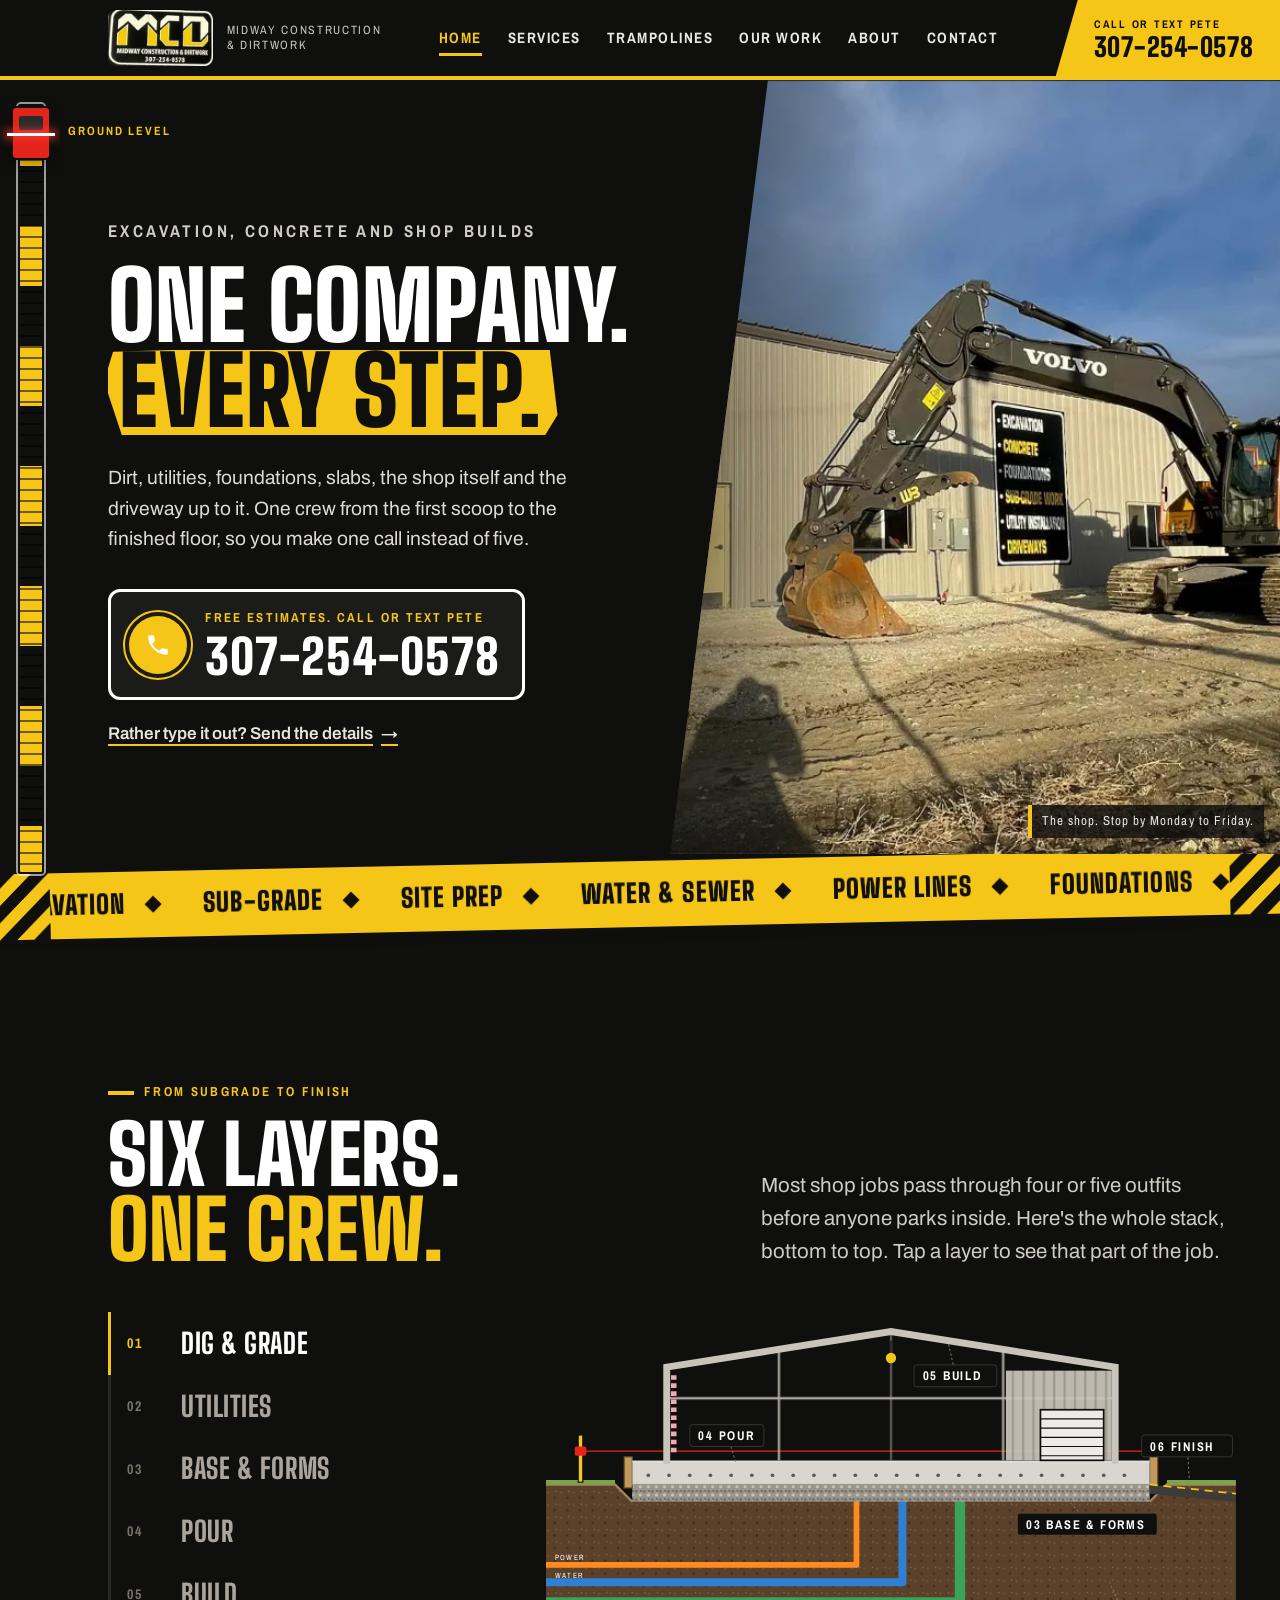
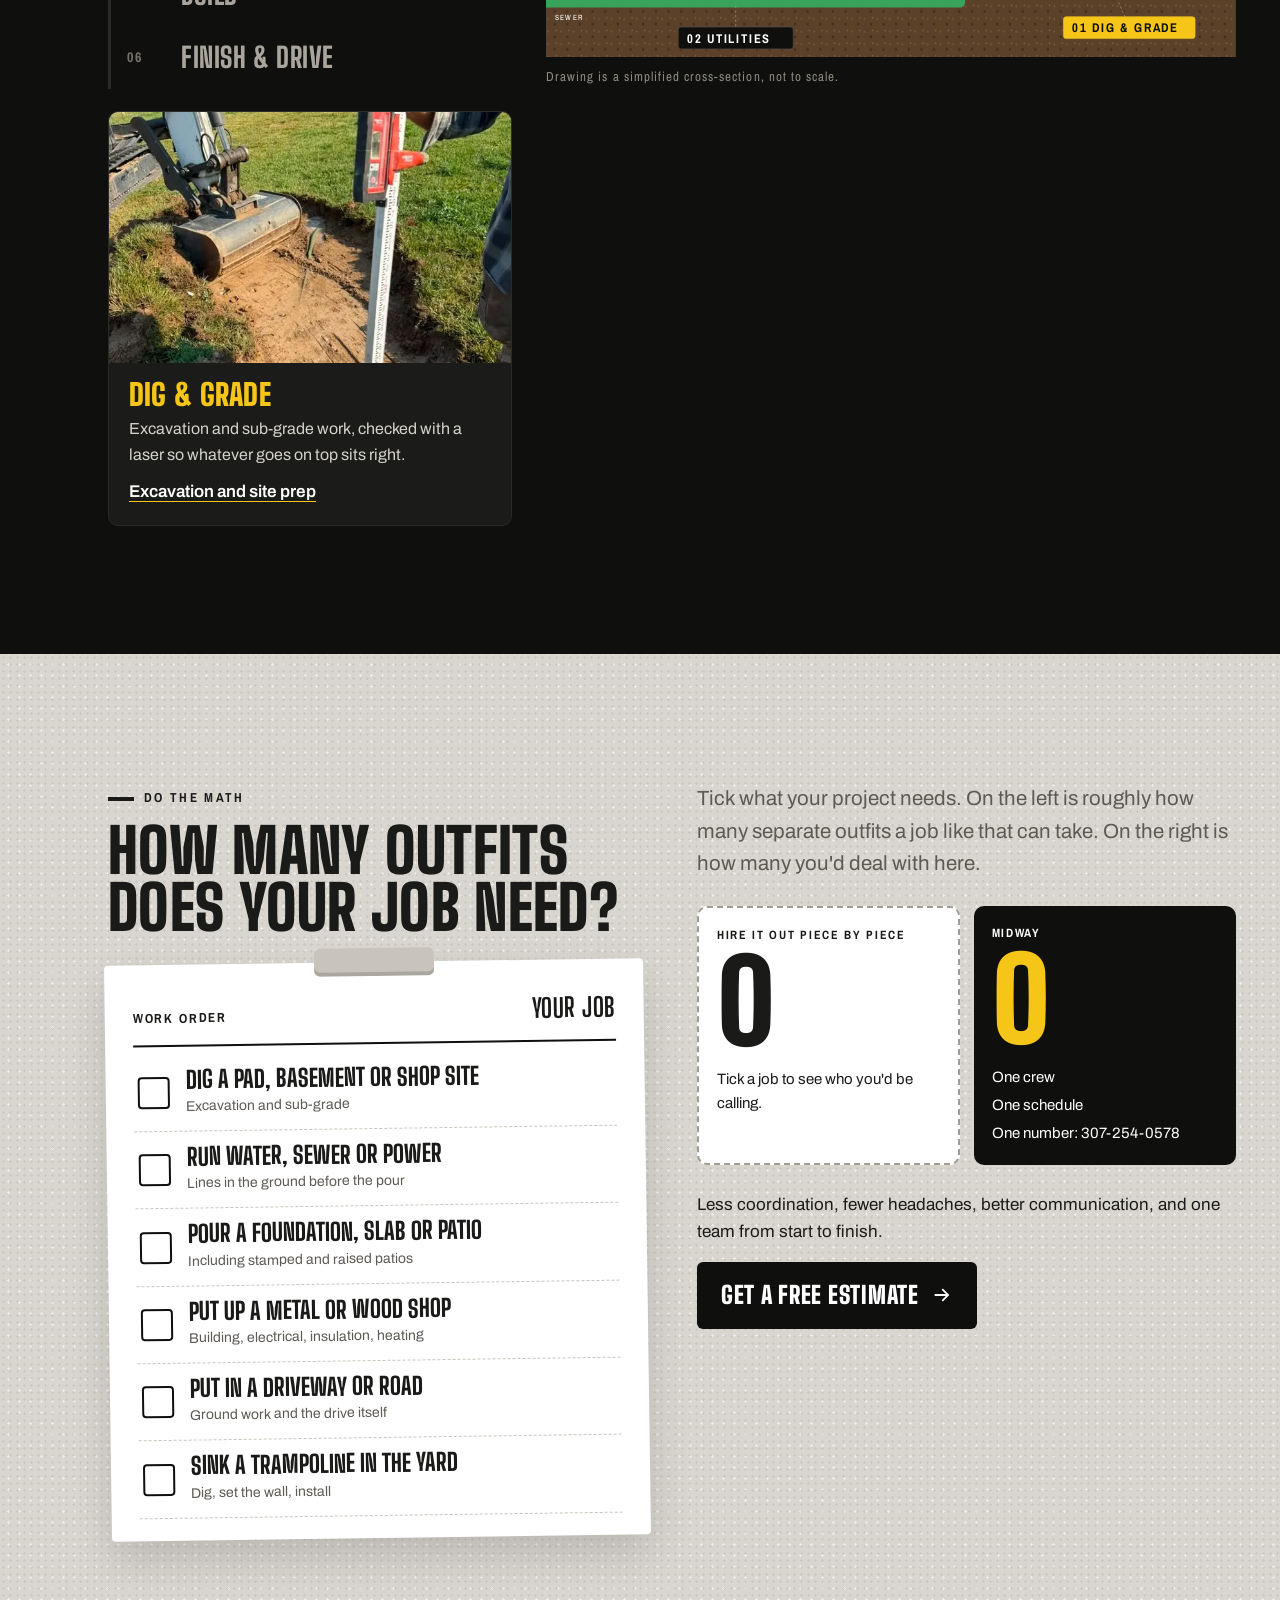
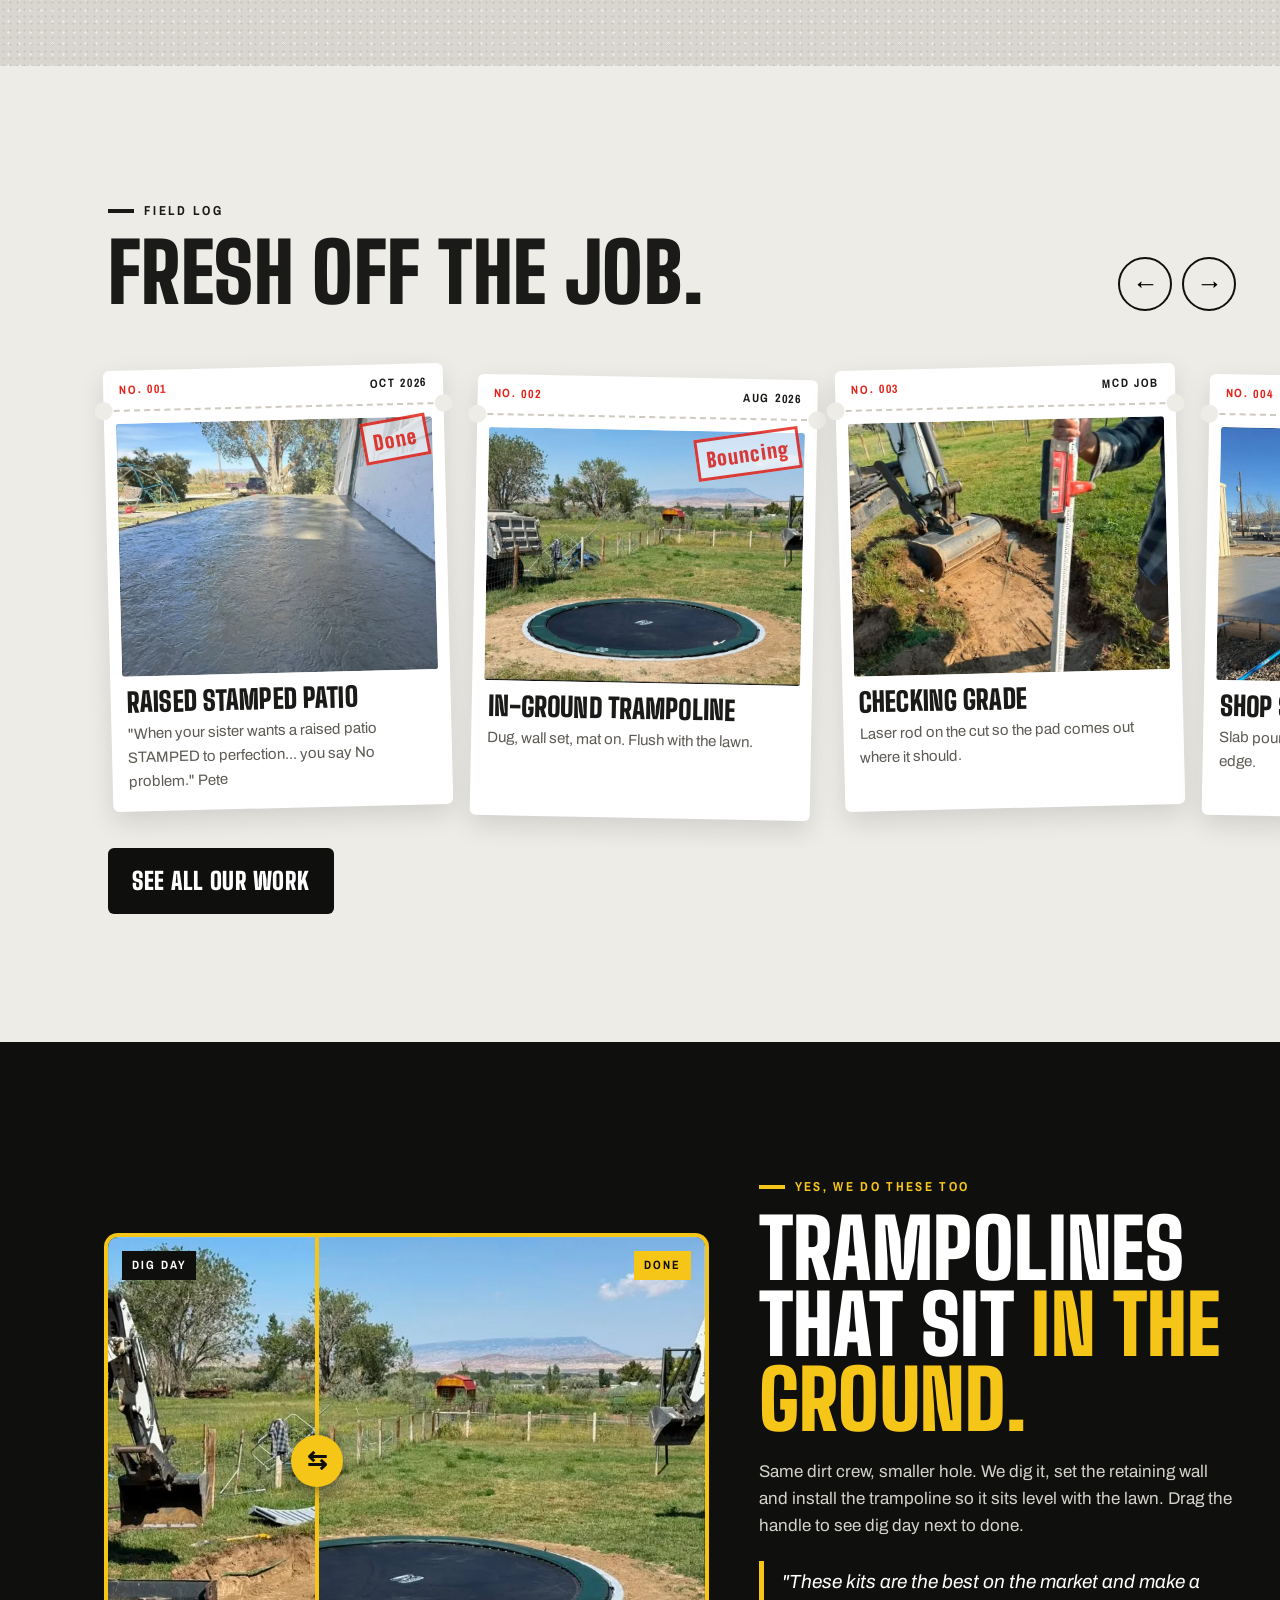
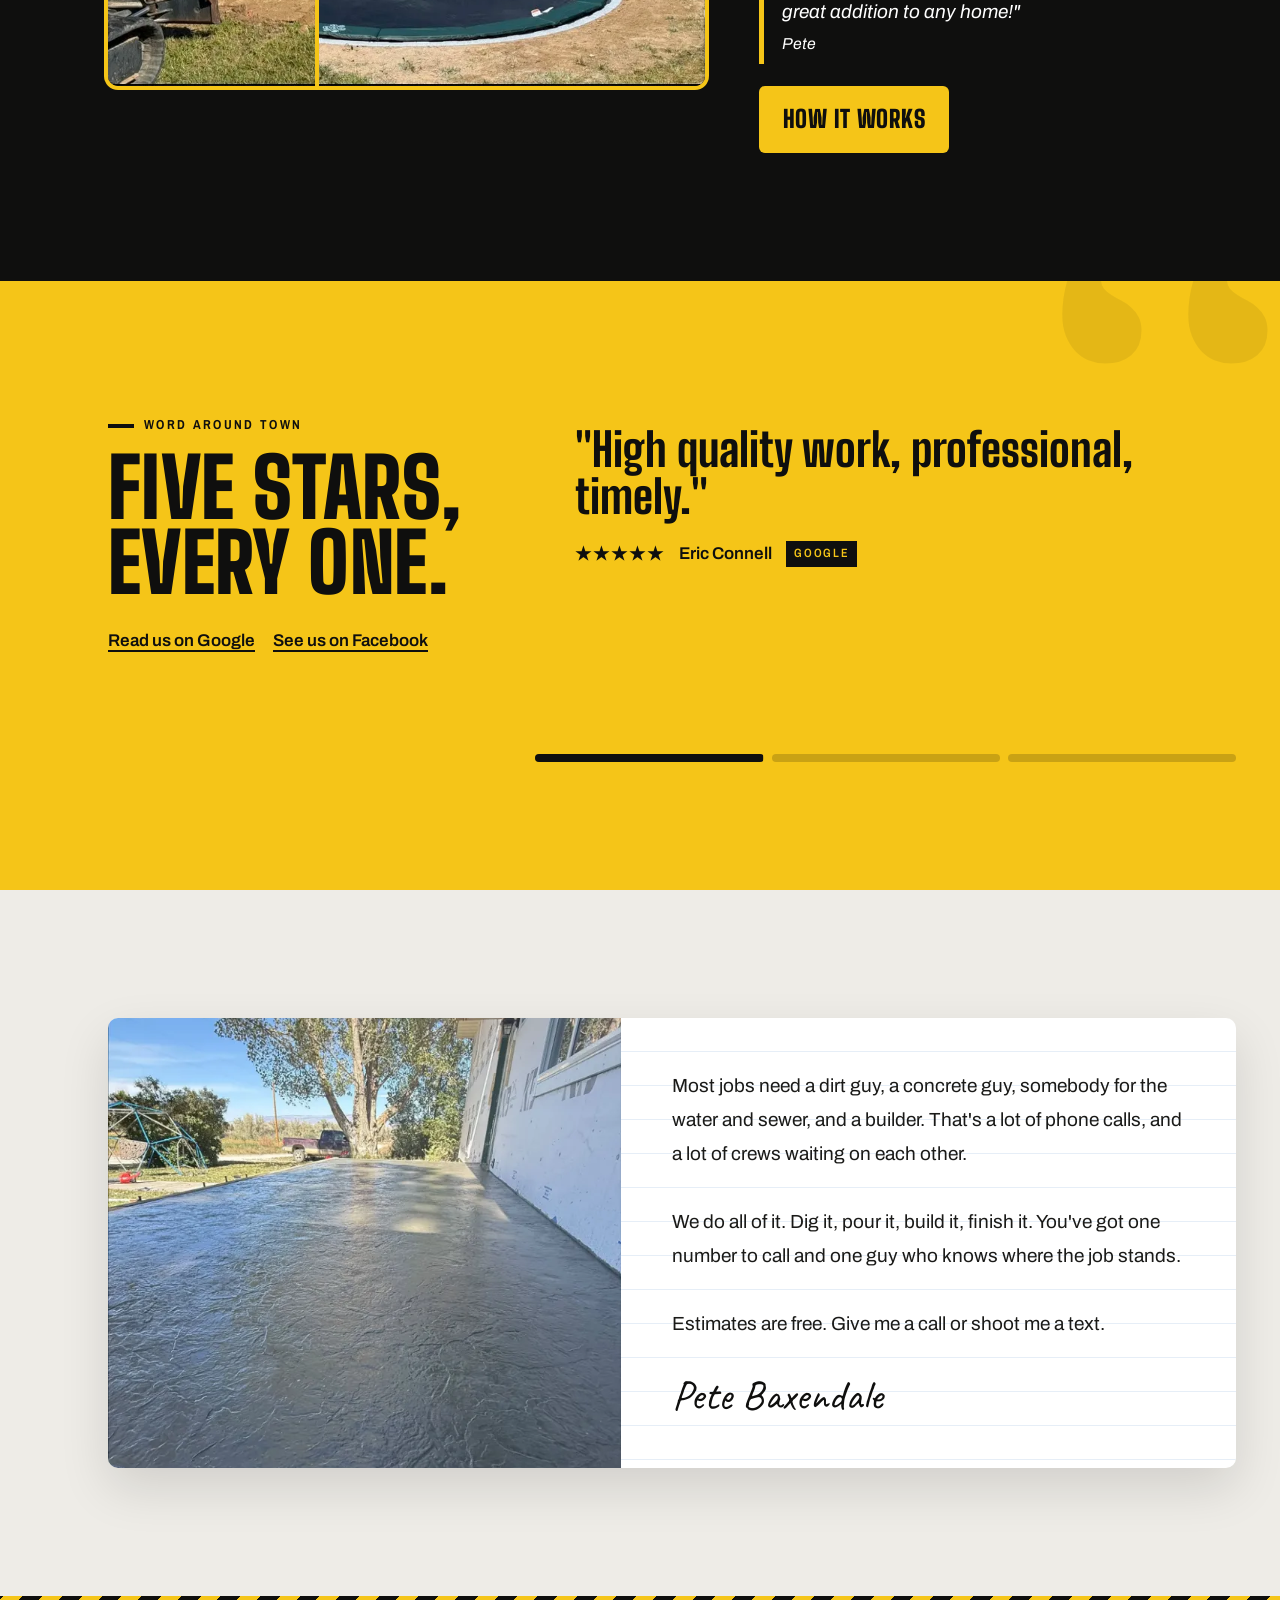
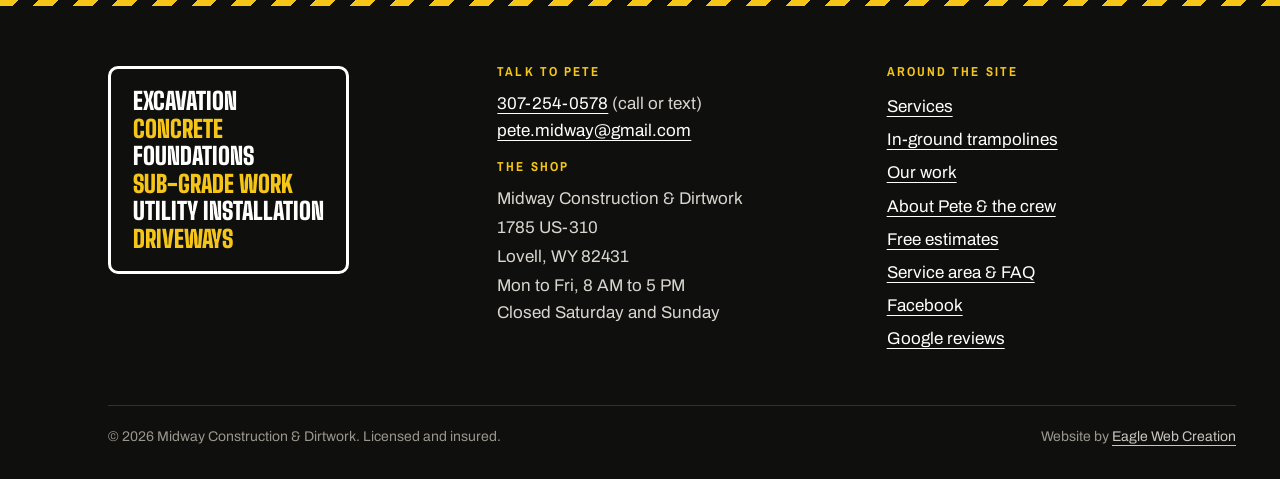
==== commit 0a06dfb6: "Remove the crew photo of Quinton from the whole site Dropped from the home and work ticket strips, t" ====
--- a/index.html
+++ b/index.html
@@ -170,31 +170,27 @@
   <figure><picture><source srcset="/images/work/laser-grade.webp" type="image/webp"><img src="/images/work/laser-grade.jpg" width="662" height="775" alt="Checking grade" loading="lazy" decoding="async"></picture></figure>
   <div class="t-body"><h3>Checking grade</h3><p>Laser rod on the cut so the pad comes out where it should.</p></div>
 </article><article class="ticket">
-  <div class="stub"><span class="no">No. 004</span><span>Aug 2026</span></div>
-  <figure><picture><source srcset="/images/work/crew-quinton.webp" type="image/webp"><img src="/images/work/crew-quinton.jpg" width="684" height="789" alt="Crew" loading="lazy" decoding="async"></picture></figure>
-  <div class="t-body"><h3>Crew</h3><p>&quot;I&#x27;m glad we have Quinton on the crew! Life would be far too boring without him.&quot; Pete</p></div>
-</article><article class="ticket">
-  <div class="stub"><span class="no">No. 005</span><span>Jan 2026</span></div>
+  <div class="stub"><span class="no">No. 004</span><span>Jan 2026</span></div>
   <span class="stamp" aria-hidden="true">Poured</span><figure><picture><source srcset="/images/work/slab-pour.webp" type="image/webp"><img src="/images/work/slab-pour.jpg" width="992" height="706" alt="Shop slab" loading="lazy" decoding="async"></picture></figure>
   <div class="t-body"><h3>Shop slab</h3><p>Slab poured, forms still on, line run along the edge.</p></div>
 </article><article class="ticket">
-  <div class="stub"><span class="no">No. 006</span><span>Jan 2026</span></div>
+  <div class="stub"><span class="no">No. 005</span><span>Jan 2026</span></div>
   <figure><picture><source srcset="/images/work/rebar-grid.webp" type="image/webp"><img src="/images/work/rebar-grid.jpg" width="992" height="706" alt="Rebar grid" loading="lazy" decoding="async"></picture></figure>
   <div class="t-body"><h3>Rebar grid</h3><p>Full grid tied on a big pad before the pour.</p></div>
 </article><article class="ticket">
-  <div class="stub"><span class="no">No. 007</span><span>Sep 2025</span></div>
+  <div class="stub"><span class="no">No. 006</span><span>Sep 2025</span></div>
   <figure><picture><source srcset="/images/work/steel-frame.webp" type="image/webp"><img src="/images/work/steel-frame.jpg" width="992" height="706" alt="Steel shop frame" loading="lazy" decoding="async"></picture></figure>
   <div class="t-body"><h3>Steel shop frame</h3><p>Frame up and ready for walls and roof.</p></div>
 </article><article class="ticket">
-  <div class="stub"><span class="no">No. 008</span><span>Sep 2025</span></div>
+  <div class="stub"><span class="no">No. 007</span><span>Sep 2025</span></div>
   <span class="stamp" aria-hidden="true">Smooth</span><figure><picture><source srcset="/images/work/power-trowel.webp" type="image/webp"><img src="/images/work/power-trowel.jpg" width="684" height="789" alt="Power-troweled floor" loading="lazy" decoding="async"></picture></figure>
   <div class="t-body"><h3>Power-troweled floor</h3><p>Ride-on and walk-behind trowels on a big shop floor.</p></div>
 </article><article class="ticket">
-  <div class="stub"><span class="no">No. 009</span><span>Sep 2025</span></div>
+  <div class="stub"><span class="no">No. 008</span><span>Sep 2025</span></div>
   <figure><picture><source srcset="/images/work/pump-pour.webp" type="image/webp"><img src="/images/work/pump-pour.jpg" width="992" height="706" alt="Pump pour" loading="lazy" decoding="async"></picture></figure>
   <div class="t-body"><h3>Pump pour</h3><p>Pump truck placing concrete while the crew screeds.</p></div>
 </article><article class="ticket">
-  <div class="stub"><span class="no">No. 010</span><span>Aug 2025</span></div>
+  <div class="stub"><span class="no">No. 009</span><span>Aug 2025</span></div>
   <span class="stamp" aria-hidden="true">Out</span><figure><picture><source srcset="/images/work/hoops.webp" type="image/webp"><img src="/images/work/hoops.jpg" width="684" height="789" alt="Hoop removal" loading="lazy" decoding="async"></picture></figure>
   <div class="t-body"><h3>Hoop removal</h3><p>Pulling old basketball hoops at an elementary school.</p></div>
 </article></div>
